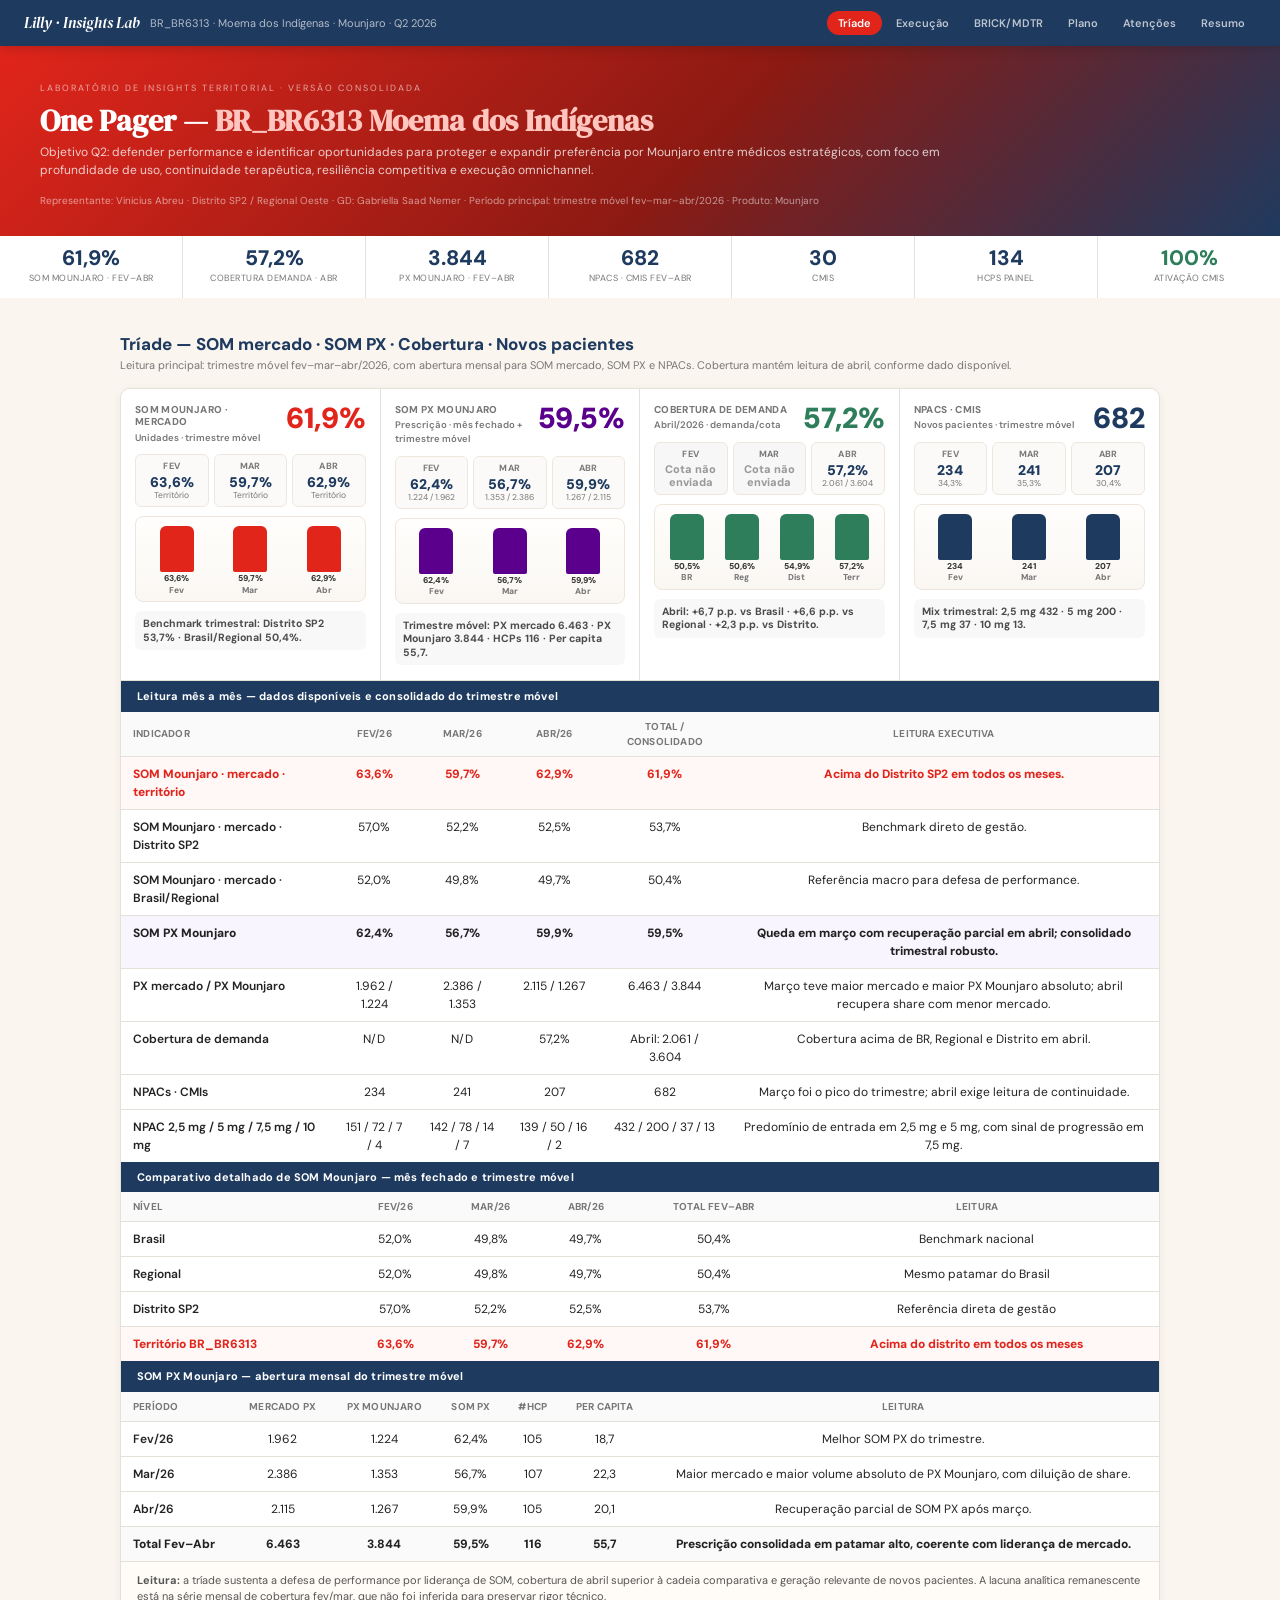
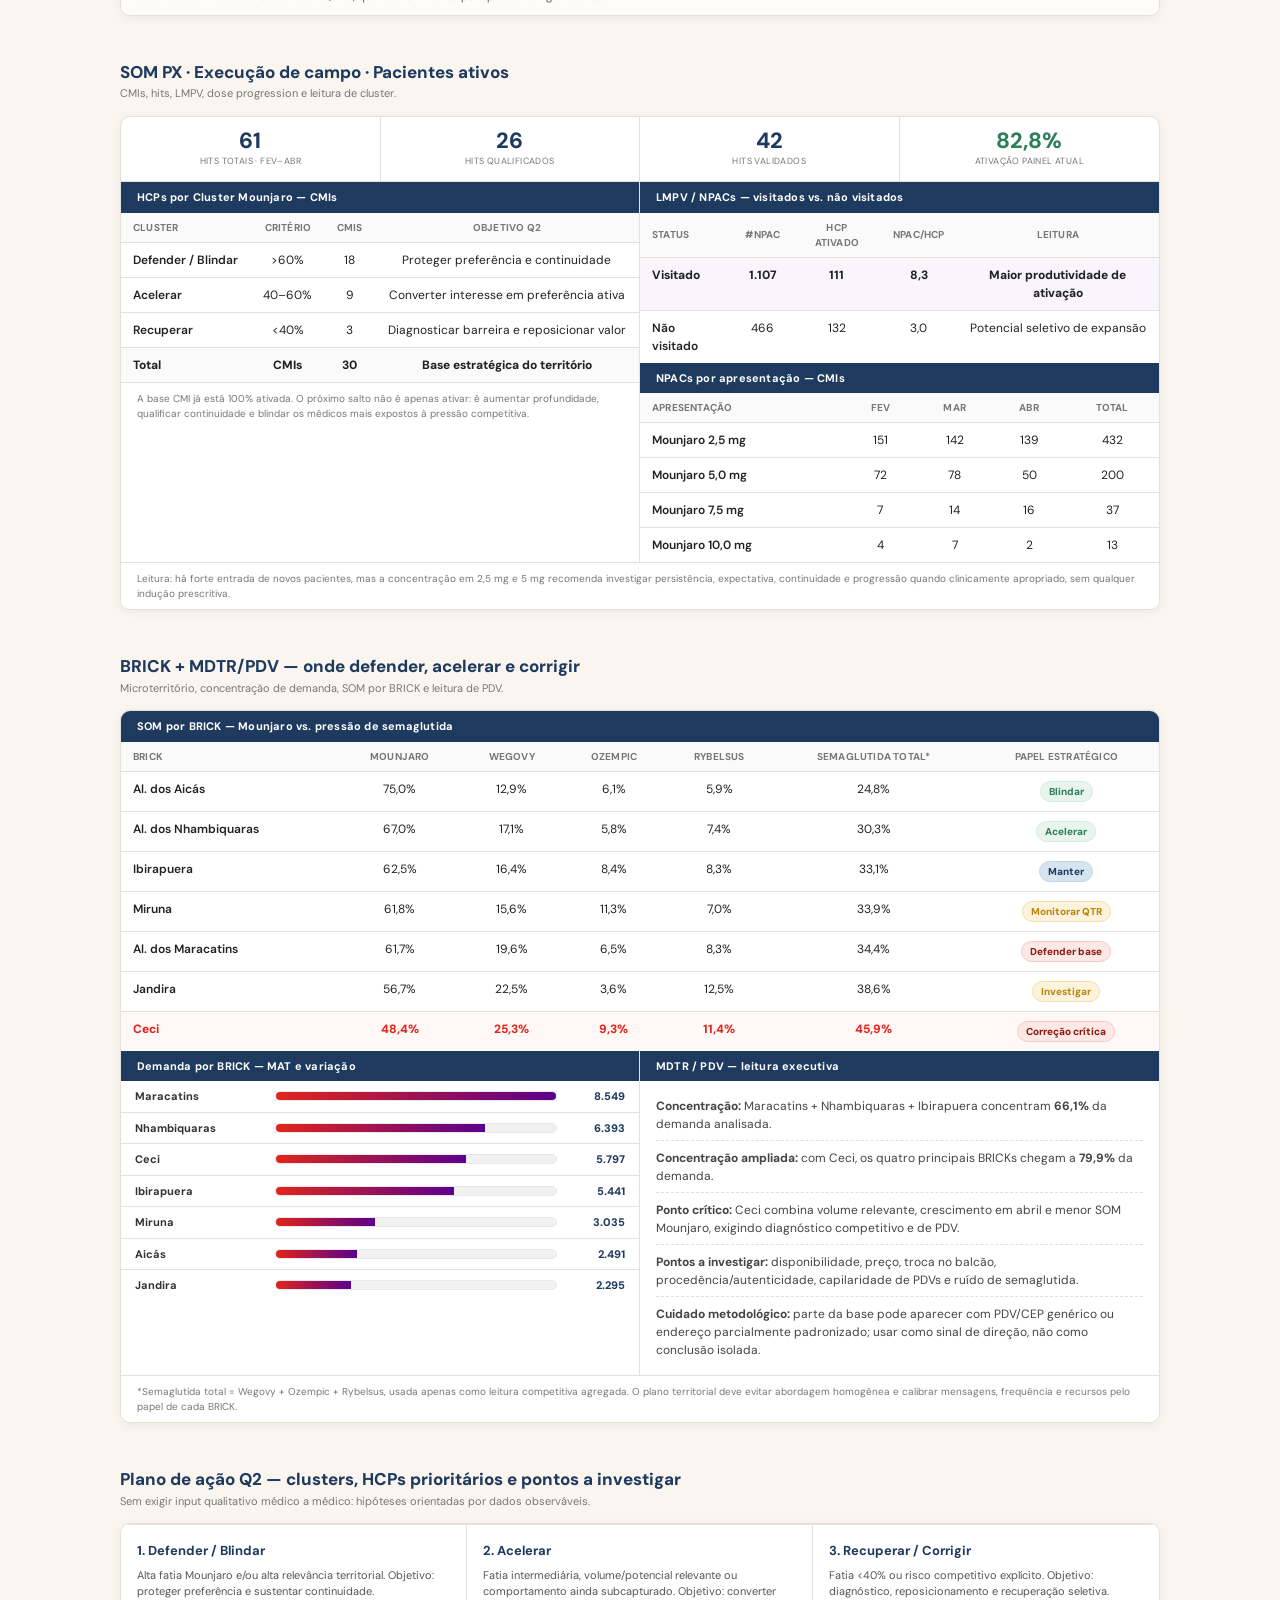
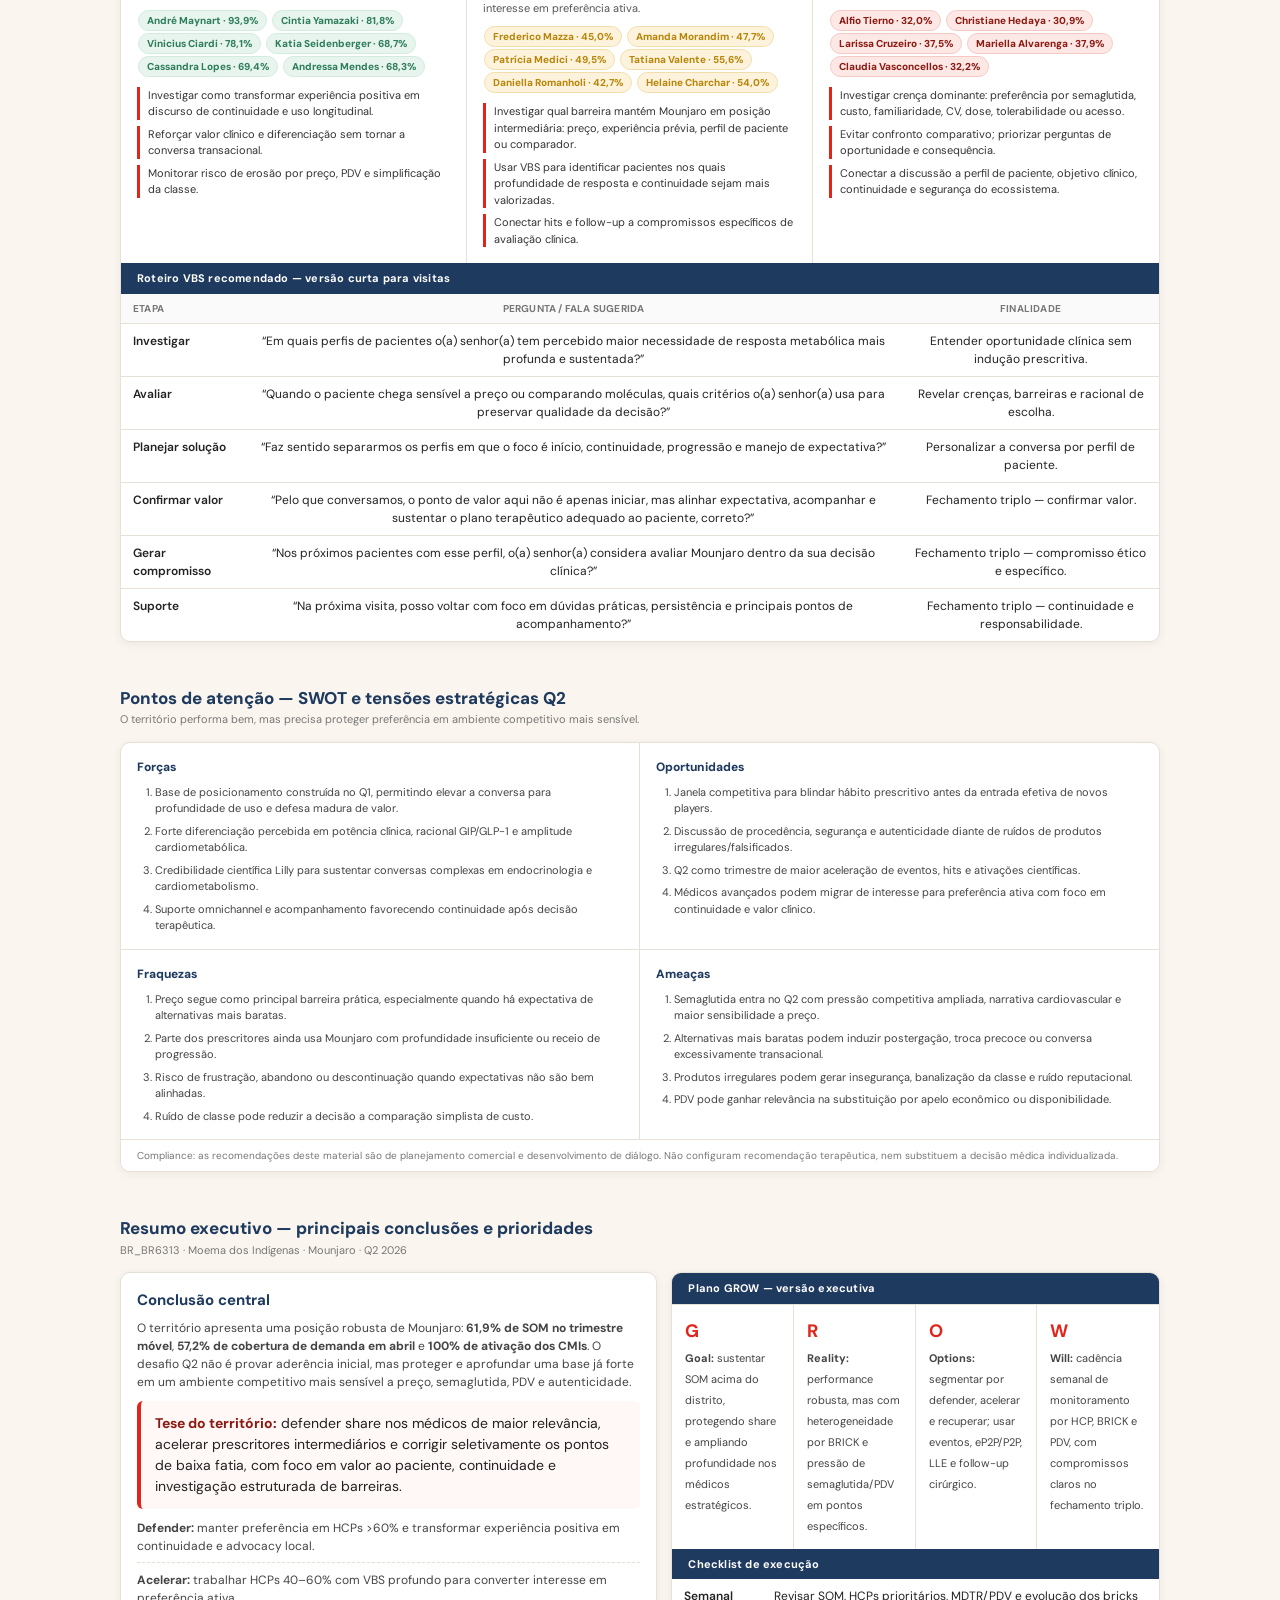
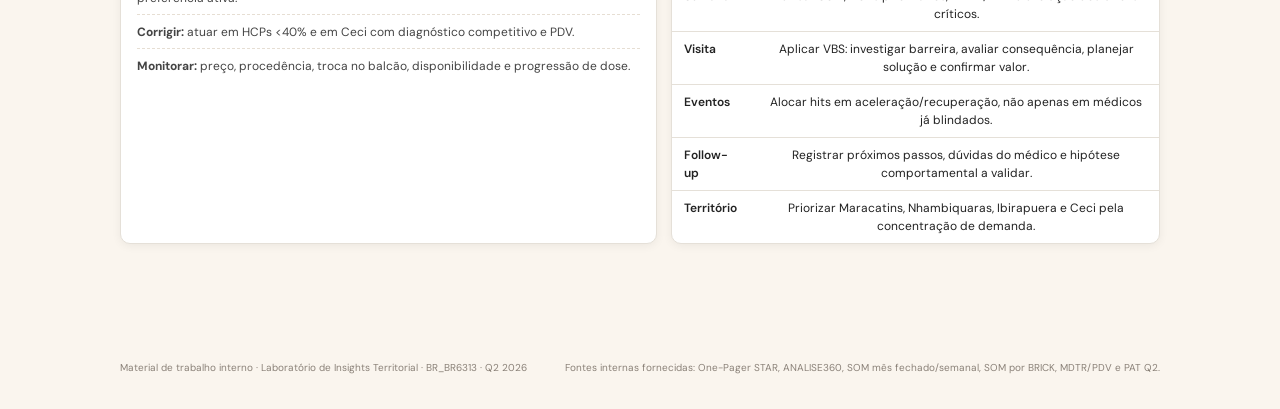
==== OnePager_Vinicius.html @ 320c5166 "Add files via upload" ====
<!DOCTYPE html>
<html lang="pt-BR">
<head>
  <meta charset="UTF-8">
  <meta name="viewport" content="width=device-width, initial-scale=1.0">
  <title>One Pager — Laboratório de Insights · BR_BR6313 · Q2 2026</title>
  <link href="https://fonts.googleapis.com/css2?family=DM+Sans:ital,wght@0,300;0,400;0,500;0,600;0,700;1,400&family=DM+Serif+Display:ital@0;1&display=swap" rel="stylesheet">
  <style>
    :root{
      --red:#E1251B; --red-lt:#FDE8E5; --red-dk:#8B1A13;
      --navy:#1E3A5F; --navy-lt:#D6E4F0;
      --purple:#5A008C; --purple-lt:#F1E7FA;
      --cream:#FAF5EE; --amber:#B8860B; --amber-lt:#FDF3DC;
      --green:#2E7D5B; --green-lt:#E8F5EE;
      --coral:#F58E7D; --stone:#E4EBF1;
      --white:#FFFFFF; --ink:#222222; --gray:#777777; --border:#E5E0D8;
    }
    *,*::before,*::after{box-sizing:border-box;margin:0;padding:0}
    html{scroll-behavior:smooth}
    body{font-family:'DM Sans',Arial,sans-serif;background:var(--cream);color:var(--ink);font-size:14px;line-height:1.5}
    nav{position:sticky;top:0;z-index:50;background:var(--navy);display:flex;align-items:center;gap:10px;padding:0 24px;height:46px;box-shadow:0 2px 12px rgba(0,0,0,.18)}
    .nav-logo{font-family:'DM Serif Display',Georgia,serif;font-style:italic;color:#fff;font-size:15px;white-space:nowrap}
    .nav-title{color:rgba(255,255,255,.66);font-size:11px;flex:1;white-space:nowrap;overflow:hidden;text-overflow:ellipsis}
    .nav-links{display:flex;gap:3px}
    .nav-link{color:rgba(255,255,255,.70);font-size:11px;font-weight:600;padding:3px 10px;border-radius:20px;cursor:pointer;border:1px solid transparent;transition:all .15s;text-decoration:none;white-space:nowrap}
    .nav-link:hover,.nav-link.active{background:var(--red);color:#fff}
    .page-header{background:linear-gradient(135deg,var(--red) 0%,var(--red-dk) 55%,var(--navy) 100%);padding:36px 40px 28px;color:#fff}
    .header-eyebrow{font-size:9px;letter-spacing:2px;text-transform:uppercase;color:rgba(255,255,255,.6);margin-bottom:8px}
    .header-title{font-family:'DM Serif Display',Georgia,serif;font-size:30px;line-height:1.12;margin-bottom:6px;max-width:1050px}
    .header-title em{color:#FFC5BF;font-style:normal}
    .header-sub{font-size:12px;color:rgba(255,255,255,.78);margin-bottom:14px;max-width:980px}
    .header-meta{font-size:10px;color:rgba(255,255,255,.55)}
    .kpi-bar{background:var(--white);display:flex;border-bottom:2px solid var(--cream);overflow-x:auto}
    .kpi-item{flex:1;min-width:118px;padding:12px 14px;text-align:center;border-right:1px solid var(--border)}
    .kpi-item:last-child{border-right:none}
    .kpi-val{font-size:21px;font-weight:800;line-height:1;color:var(--navy)}
    .kpi-lbl{font-size:9px;text-transform:uppercase;letter-spacing:.5px;color:var(--gray);margin-top:3px}
    .c-red{color:var(--red)!important}.c-green{color:var(--green)!important}.c-amber{color:var(--amber)!important}.c-navy{color:var(--navy)!important}.c-purple{color:var(--purple)!important}
    .wrapper{max-width:1080px;margin:0 auto;padding:32px 20px 72px}
    .section{margin-bottom:44px;scroll-margin-top:58px}
    .section-head{display:flex;align-items:center;gap:10px;margin-bottom:14px}
    .section-badge{background:var(--navy);color:#fff;font-size:10px;font-weight:700;letter-spacing:.3px;padding:3px 8px;border-radius:4px;white-space:nowrap}
    .section-title{font-size:17px;font-weight:800;color:var(--navy)}
    .section-sub{font-size:11px;color:var(--gray)}
    .card{background:var(--white);border:1px solid var(--border);border-radius:10px;box-shadow:0 2px 10px rgba(0,0,0,.06);overflow:hidden}
    .subhdr{background:var(--navy);color:#fff;padding:7px 16px;font-size:11px;font-weight:700;letter-spacing:.2px}
    .note{padding:8px 16px;font-size:10px;color:var(--gray);border-top:1px solid var(--border);background:#fff}

    .triade-grid{display:grid;grid-template-columns:repeat(4,1fr)}
    .triade-kpi{padding:16px 14px;border-right:1px solid var(--border);min-height:128px}
    .triade-kpi:last-child{border-right:none}
    .triade-kpi-lbl{font-size:10px;color:var(--gray);margin-bottom:3px;font-weight:600}
    .triade-kpi-val{font-size:28px;font-weight:800;line-height:1;margin-bottom:8px}
    .triade-lines{display:flex;flex-direction:column;gap:3px}
    .tl{font-size:11px;padding:2px 7px;border-radius:3px;font-weight:600;background:#F7F7F7;color:#444}
    .tl.red{background:var(--red-lt);color:var(--red-dk)}
    .tl.green{background:var(--green-lt);color:var(--green)}
    .tl.amber{background:var(--amber-lt);color:var(--amber)}
    .tl.purple{background:var(--purple-lt);color:var(--purple)}

    table{width:100%;border-collapse:collapse}
    th{font-size:10px;color:var(--gray);font-weight:700;padding:7px 12px;border-bottom:1px solid var(--border);text-align:center;background:#FAFAFA;text-transform:uppercase;letter-spacing:.2px}
    th:first-child{text-align:left}
    td{padding:8px 12px;border-bottom:1px solid var(--border);font-size:12px;text-align:center;vertical-align:top}
    td:first-child{text-align:left;font-weight:600}
    tr:last-child td{border-bottom:none}
    .tr-terr td{color:var(--red);font-weight:800;background:#FFF8F7}
    .tr-hi td{font-weight:800;background:#F9F5FF}
    .tot td{font-weight:800;background:#FAFAFA}

    .two-col{display:grid;grid-template-columns:1fr 1fr}
    .three-col{display:grid;grid-template-columns:repeat(3,1fr)}
    .col-left,.col-mid{border-right:1px solid var(--border)}
    .mini-kpis{display:grid;grid-template-columns:repeat(4,1fr);border-bottom:1px solid var(--border)}
    .mini-kpi{padding:13px 12px;text-align:center;border-right:1px solid var(--border)}
    .mini-kpi:last-child{border-right:none}
    .mini-val{font-size:22px;font-weight:800;color:var(--navy);line-height:1}
    .mini-lbl{font-size:9px;color:var(--gray);text-transform:uppercase;letter-spacing:.4px;margin-top:3px}

    .progress-row{display:grid;grid-template-columns:130px 1fr 58px;gap:10px;align-items:center;padding:7px 14px;border-bottom:1px solid var(--border)}
    .progress-row:last-child{border-bottom:none}
    .progress-name{font-size:11px;font-weight:700;color:#333}
    .progress-bar{height:10px;background:#F1F1F1;border-radius:99px;overflow:hidden;border:1px solid #e8e8e8}
    .progress-fill{height:100%;background:linear-gradient(90deg,var(--red),var(--purple))}
    .progress-val{font-size:11px;font-weight:800;text-align:right;color:var(--navy)}

    .pill{display:inline-flex;align-items:center;gap:4px;border-radius:99px;padding:2px 8px;font-size:10px;font-weight:800;margin:1px;border:1px solid transparent;white-space:nowrap}
    .pill.red{background:var(--red-lt);color:var(--red-dk);border-color:#F4C9C4}
    .pill.green{background:var(--green-lt);color:var(--green);border-color:#D3EBDD}
    .pill.amber{background:var(--amber-lt);color:var(--amber);border-color:#F2DEAA}
    .pill.navy{background:var(--navy-lt);color:var(--navy);border-color:#C4D5E2}
    .pill.purple{background:var(--purple-lt);color:var(--purple);border-color:#DBC7EA}
    .pill.gray{background:#F3F3F3;color:#555;border-color:#E5E5E5}

    .action-grid{display:grid;grid-template-columns:repeat(3,1fr);gap:0;border-top:1px solid var(--border)}
    .action-card{padding:16px;border-right:1px solid var(--border);background:#fff}
    .action-card:last-child{border-right:none}
    .action-card h4{font-size:13px;color:var(--navy);margin-bottom:6px}
    .action-card p{font-size:11px;color:#555;margin-bottom:9px}
    .action-card ul{list-style:none;display:flex;flex-direction:column;gap:6px}
    .action-card li{font-size:11px;border-left:3px solid var(--red);padding-left:8px;color:#333}

    .swot-grid{display:grid;grid-template-columns:1fr 1fr;gap:0}
    .swot-box{padding:15px 16px;border-right:1px solid var(--border);border-bottom:1px solid var(--border);min-height:180px}
    .swot-box:nth-child(even){border-right:none}
    .swot-box:nth-child(n+3){border-bottom:none}
    .swot-title{font-size:12px;font-weight:800;margin-bottom:8px;color:var(--navy);display:flex;align-items:center;gap:6px}
    .swot-box ol{padding-left:18px;display:flex;flex-direction:column;gap:6px}
    .swot-box li{font-size:11px;color:#444}

    .summary-grid{display:grid;grid-template-columns:1.1fr 1fr;gap:14px}
    .summary-card{padding:16px}
    .summary-card h3{font-size:15px;color:var(--navy);margin-bottom:7px}
    .summary-card p{font-size:12px;color:#444;margin-bottom:9px}
    .callout{border-left:4px solid var(--red);background:#FFF8F7;padding:12px 14px;border-radius:6px;margin:10px 0}
    .callout b{color:var(--red-dk)}
    .compact-list{list-style:none;display:flex;flex-direction:column;gap:8px}
    .compact-list li{font-size:12px;color:#444;border-bottom:1px dashed #E6DED3;padding-bottom:7px}
    .compact-list li:last-child{border-bottom:none;padding-bottom:0}
    .grow{display:grid;grid-template-columns:repeat(4,1fr);border-top:1px solid var(--border)}
    .grow div{padding:13px;border-right:1px solid var(--border)}
    .grow div:last-child{border-right:none}
    .grow b{display:block;color:var(--red);font-size:18px;margin-bottom:2px}
    .grow span{font-size:11px;color:#444}

    .footer{max-width:1080px;margin:0 auto 34px;padding:0 20px;color:#8A8178;font-size:10px;display:flex;justify-content:space-between;gap:18px}
    .muted{color:var(--gray);font-weight:500}
    .nowrap{white-space:nowrap}

    .triade-month-grid{display:grid;grid-template-columns:repeat(4,1fr);border-bottom:1px solid var(--border)}
    .triade-month-card{padding:15px 14px;border-right:1px solid var(--border);background:#fff;min-height:250px;display:flex;flex-direction:column;gap:9px}
    .triade-month-card:last-child{border-right:none}
    .metric-head{display:flex;align-items:flex-start;justify-content:space-between;gap:10px}
    .metric-title{font-size:10px;color:var(--gray);font-weight:800;text-transform:uppercase;letter-spacing:.35px;line-height:1.25}
    .metric-total{font-size:29px;font-weight:900;line-height:1;color:var(--navy)}
    .metric-total small{font-size:12px;font-weight:800;color:var(--gray)}
    .metric-caption{font-size:9.5px;color:var(--gray);font-weight:600;margin-top:2px}
    .month-chip-row{display:grid;grid-template-columns:repeat(3,1fr);gap:5px}
    .month-chip{border:1px solid #EDE7DE;background:#FBFAF8;border-radius:6px;padding:5px 4px;text-align:center;min-height:42px}
    .month-chip b{display:block;font-size:9px;color:var(--gray);text-transform:uppercase;letter-spacing:.25px;margin-bottom:2px}
    .month-chip span{display:block;font-size:14px;font-weight:900;color:var(--navy);line-height:1}
    .month-chip small{display:block;font-size:8.5px;color:var(--gray);margin-top:2px;line-height:1.15}
    .month-chip.na{background:#F7F7F7;color:#999}
    .month-chip.na span{font-size:11px;color:#999;font-weight:800;line-height:1.15}
    .mini-chart{height:86px;border:1px solid #EEE6DC;border-radius:8px;background:linear-gradient(180deg,#FFFEFC 0%,#FAF7F3 100%);padding:9px 8px 6px;display:flex;align-items:flex-end;justify-content:space-around;gap:8px}
    .mini-bar-wrap{height:100%;display:flex;flex-direction:column;align-items:center;justify-content:flex-end;gap:3px;flex:1;min-width:0}
    .mini-bar{width:100%;max-width:34px;border-radius:6px 6px 2px 2px;background:var(--navy);min-height:8px;position:relative}
    .mini-bar.red{background:var(--red)} .mini-bar.purple{background:var(--purple)} .mini-bar.green{background:var(--green)} .mini-bar.amber{background:#B88700}
    .mini-bar-label{font-size:8.5px;font-weight:800;color:var(--gray);line-height:1}
    .mini-bar-value{font-size:8.5px;font-weight:800;color:#333;line-height:1;white-space:nowrap}
    .data-warning{border-left:3px solid #C6A15B;background:#FFF8E8;border-radius:6px;padding:8px 9px;font-size:10px;color:#70551B;font-weight:700;line-height:1.35;margin-top:auto}
    .micro-table{border:1px solid var(--border);border-radius:8px;overflow:hidden;background:#fff;margin-top:10px}
    .micro-table table{margin:0}
    .micro-table th,.micro-table td{font-size:10.5px;padding:7px 8px}
    .trend-note{padding:10px 16px;font-size:11px;color:#555;background:#FFFCF8;border-top:1px solid var(--border)}
    .metric-line{font-size:10.5px;color:#4b4b4b;font-weight:700;background:#F8F8F8;border-radius:6px;padding:6px 8px;line-height:1.28}
    @media(max-width:980px){.triade-month-grid{grid-template-columns:1fr 1fr}.triade-month-card:nth-child(2){border-right:none}.triade-month-card{border-bottom:1px solid var(--border)}}

    @media(max-width:820px){
      nav{padding:0 12px}.nav-links{display:none}.page-header{padding:30px 22px 24px}.header-title{font-size:25px}
      .triade-grid,.two-col,.three-col,.summary-grid,.action-grid,.swot-grid,.grow{grid-template-columns:1fr}
      .triade-kpi,.col-left,.col-mid,.action-card,.swot-box,.grow div{border-right:none!important}
      .triade-kpi,.action-card,.grow div{border-bottom:1px solid var(--border)}
      .kpi-item{min-width:140px}.wrapper{padding:22px 14px 50px}.footer{flex-direction:column}
      th,td{font-size:11px;padding:7px 8px}.progress-row{grid-template-columns:115px 1fr 52px}
    }
    @media print{nav{display:none}.page-header{break-after:avoid}.section{break-inside:avoid}.card{box-shadow:none}.wrapper{max-width:100%;padding:18px}.footer{display:none}}
  </style>
</head>
<body>
  <nav>
    <div class="nav-logo">Lilly · Insights Lab</div>
    <div class="nav-title">BR_BR6313 · Moema dos Indígenas · Mounjaro · Q2 2026</div>
    <div class="nav-links">
      <a class="nav-link active" href="#triade">Tríade</a>
      <a class="nav-link" href="#execucao">Execução</a>
      <a class="nav-link" href="#brick">BRICK/MDTR</a>
      <a class="nav-link" href="#plano">Plano</a>
      <a class="nav-link" href="#pontos">Atenções</a>
      <a class="nav-link" href="#resumo">Resumo</a>
    </div>
  </nav>

  <header class="page-header">
    <div class="header-eyebrow">Laboratório de insights territorial · versão consolidada</div>
    <h1 class="header-title">One Pager — <em>BR_BR6313 Moema dos Indígenas</em></h1>
    <div class="header-sub">Objetivo Q2: defender performance e identificar oportunidades para proteger e expandir preferência por Mounjaro entre médicos estratégicos, com foco em profundidade de uso, continuidade terapêutica, resiliência competitiva e execução omnichannel.</div>
    <div class="header-meta">Representante: Vinicius Abreu · Distrito SP2 / Regional Oeste · GD: Gabriella Saad Nemer · Período principal: trimestre móvel fev–mar–abr/2026 · Produto: Mounjaro</div>
  </header>

  <div class="kpi-bar">
    <div class="kpi-item"><div class="kpi-val">61,9%</div><div class="kpi-lbl">SOM Mounjaro · Fev–Abr</div></div>
    <div class="kpi-item"><div class="kpi-val">57,2%</div><div class="kpi-lbl">Cobertura demanda · Abr</div></div>
    <div class="kpi-item"><div class="kpi-val">3.844</div><div class="kpi-lbl">PX Mounjaro · Fev–Abr</div></div>
    <div class="kpi-item"><div class="kpi-val">682</div><div class="kpi-lbl">NPACs · CMIs Fev–Abr</div></div>
    <div class="kpi-item"><div class="kpi-val">30</div><div class="kpi-lbl">CMIs</div></div>
    <div class="kpi-item"><div class="kpi-val">134</div><div class="kpi-lbl">HCPs painel</div></div>
    <div class="kpi-item"><div class="kpi-val c-green">100%</div><div class="kpi-lbl">Ativação CMIs</div></div>
  </div>

  <main class="wrapper">
    <section class="section" id="triade">
      <div class="section-head">
        <div><div class="section-title">Tríade — SOM mercado · SOM PX · Cobertura · Novos pacientes</div><div class="section-sub">Leitura principal: trimestre móvel fev–mar–abr/2026, com abertura mensal para SOM mercado, SOM PX e NPACs. Cobertura mantém leitura de abril, conforme dado disponível.</div></div>
      </div>
      <div class="card">
        <div class="triade-month-grid">
          <div class="triade-month-card">
            <div class="metric-head">
              <div>
                <div class="metric-title">SOM Mounjaro · mercado</div>
                <div class="metric-caption">Unidades · trimestre móvel</div>
              </div>
              <div class="metric-total c-red">61,9%</div>
            </div>
            <div class="month-chip-row">
              <div class="month-chip"><b>Fev</b><span>63,6%</span><small>Território</small></div>
              <div class="month-chip"><b>Mar</b><span>59,7%</span><small>Território</small></div>
              <div class="month-chip"><b>Abr</b><span>62,9%</span><small>Território</small></div>
            </div>
            <div class="mini-chart" aria-label="Evolução mensal do SOM Mounjaro mercado">
              <div class="mini-bar-wrap"><div class="mini-bar red" style="height:96%"></div><div class="mini-bar-value">63,6%</div><div class="mini-bar-label">Fev</div></div>
              <div class="mini-bar-wrap"><div class="mini-bar red" style="height:90%"></div><div class="mini-bar-value">59,7%</div><div class="mini-bar-label">Mar</div></div>
              <div class="mini-bar-wrap"><div class="mini-bar red" style="height:95%"></div><div class="mini-bar-value">62,9%</div><div class="mini-bar-label">Abr</div></div>
            </div>
            <div class="metric-line">Benchmark trimestral: Distrito SP2 53,7% · Brasil/Regional 50,4%.</div>
          </div>

          <div class="triade-month-card">
            <div class="metric-head">
              <div>
                <div class="metric-title">SOM PX Mounjaro</div>
                <div class="metric-caption">Prescrição · mês fechado + trimestre móvel</div>
              </div>
              <div class="metric-total c-purple">59,5%</div>
            </div>
            <div class="month-chip-row">
              <div class="month-chip"><b>Fev</b><span>62,4%</span><small>1.224 / 1.962</small></div>
              <div class="month-chip"><b>Mar</b><span>56,7%</span><small>1.353 / 2.386</small></div>
              <div class="month-chip"><b>Abr</b><span>59,9%</span><small>1.267 / 2.115</small></div>
            </div>
            <div class="mini-chart" aria-label="Evolução mensal do SOM PX Mounjaro">
              <div class="mini-bar-wrap"><div class="mini-bar purple" style="height:100%"></div><div class="mini-bar-value">62,4%</div><div class="mini-bar-label">Fev</div></div>
              <div class="mini-bar-wrap"><div class="mini-bar purple" style="height:91%"></div><div class="mini-bar-value">56,7%</div><div class="mini-bar-label">Mar</div></div>
              <div class="mini-bar-wrap"><div class="mini-bar purple" style="height:96%"></div><div class="mini-bar-value">59,9%</div><div class="mini-bar-label">Abr</div></div>
            </div>
            <div class="metric-line">Trimestre móvel: PX mercado 6.463 · PX Mounjaro 3.844 · HCPs 116 · Per capita 55,7.</div>
          </div>

          <div class="triade-month-card">
            <div class="metric-head">
              <div>
                <div class="metric-title">Cobertura de demanda</div>
                <div class="metric-caption">Abril/2026 · demanda/cota</div>
              </div>
              <div class="metric-total c-green">57,2%</div>
            </div>
            <div class="month-chip-row">
              <div class="month-chip na"><b>Fev</b><span>Cota não enviada</span></div>
              <div class="month-chip na"><b>Mar</b><span>Cota não enviada</span></div>
              <div class="month-chip"><b>Abr</b><span>57,2%</span><small>2.061 / 3.604</small></div>
            </div>
            <div class="mini-chart" aria-label="Cobertura de demanda em abril versus benchmarks">
              <div class="mini-bar-wrap"><div class="mini-bar green" style="height:88%"></div><div class="mini-bar-value">50,5%</div><div class="mini-bar-label">BR</div></div>
              <div class="mini-bar-wrap"><div class="mini-bar green" style="height:88%"></div><div class="mini-bar-value">50,6%</div><div class="mini-bar-label">Reg</div></div>
              <div class="mini-bar-wrap"><div class="mini-bar green" style="height:96%"></div><div class="mini-bar-value">54,9%</div><div class="mini-bar-label">Dist</div></div>
              <div class="mini-bar-wrap"><div class="mini-bar green" style="height:100%"></div><div class="mini-bar-value">57,2%</div><div class="mini-bar-label">Terr</div></div>
            </div>
            <div class="metric-line">Abril: +6,7 p.p. vs Brasil · +6,6 p.p. vs Regional · +2,3 p.p. vs Distrito.</div>
          </div>

          <div class="triade-month-card">
            <div class="metric-head">
              <div>
                <div class="metric-title">NPACs · CMIs</div>
                <div class="metric-caption">Novos pacientes · trimestre móvel</div>
              </div>
              <div class="metric-total c-navy">682</div>
            </div>
            <div class="month-chip-row">
              <div class="month-chip"><b>Fev</b><span>234</span><small>34,3%</small></div>
              <div class="month-chip"><b>Mar</b><span>241</span><small>35,3%</small></div>
              <div class="month-chip"><b>Abr</b><span>207</span><small>30,4%</small></div>
            </div>
            <div class="mini-chart" aria-label="Evolução mensal de NPACs">
              <div class="mini-bar-wrap"><div class="mini-bar" style="height:97%"></div><div class="mini-bar-value">234</div><div class="mini-bar-label">Fev</div></div>
              <div class="mini-bar-wrap"><div class="mini-bar" style="height:100%"></div><div class="mini-bar-value">241</div><div class="mini-bar-label">Mar</div></div>
              <div class="mini-bar-wrap"><div class="mini-bar" style="height:86%"></div><div class="mini-bar-value">207</div><div class="mini-bar-label">Abr</div></div>
            </div>
            <div class="metric-line">Mix trimestral: 2,5 mg 432 · 5 mg 200 · 7,5 mg 37 · 10 mg 13.</div>
          </div>
        </div>

        <div class="subhdr">Leitura mês a mês — dados disponíveis e consolidado do trimestre móvel</div>
        <table>
          <thead><tr><th>Indicador</th><th>Fev/26</th><th>Mar/26</th><th>Abr/26</th><th>Total / Consolidado</th><th>Leitura executiva</th></tr></thead>
          <tbody>
            <tr class="tr-terr"><td>SOM Mounjaro · mercado · território</td><td>63,6%</td><td>59,7%</td><td>62,9%</td><td>61,9%</td><td>Acima do Distrito SP2 em todos os meses.</td></tr>
            <tr><td>SOM Mounjaro · mercado · Distrito SP2</td><td>57,0%</td><td>52,2%</td><td>52,5%</td><td>53,7%</td><td>Benchmark direto de gestão.</td></tr>
            <tr><td>SOM Mounjaro · mercado · Brasil/Regional</td><td>52,0%</td><td>49,8%</td><td>49,7%</td><td>50,4%</td><td>Referência macro para defesa de performance.</td></tr>
            <tr class="tr-hi"><td>SOM PX Mounjaro</td><td>62,4%</td><td>56,7%</td><td>59,9%</td><td>59,5%</td><td>Queda em março com recuperação parcial em abril; consolidado trimestral robusto.</td></tr>
            <tr><td>PX mercado / PX Mounjaro</td><td>1.962 / 1.224</td><td>2.386 / 1.353</td><td>2.115 / 1.267</td><td>6.463 / 3.844</td><td>Março teve maior mercado e maior PX Mounjaro absoluto; abril recupera share com menor mercado.</td></tr>
            <tr><td>Cobertura de demanda</td><td>N/D</td><td>N/D</td><td>57,2%</td><td>Abril: 2.061 / 3.604</td><td>Cobertura acima de BR, Regional e Distrito em abril.</td></tr>
            <tr><td>NPACs · CMIs</td><td>234</td><td>241</td><td>207</td><td>682</td><td>Março foi o pico do trimestre; abril exige leitura de continuidade.</td></tr>
            <tr><td>NPAC 2,5 mg / 5 mg / 7,5 mg / 10 mg</td><td>151 / 72 / 7 / 4</td><td>142 / 78 / 14 / 7</td><td>139 / 50 / 16 / 2</td><td>432 / 200 / 37 / 13</td><td>Predomínio de entrada em 2,5 mg e 5 mg, com sinal de progressão em 7,5 mg.</td></tr>
          </tbody>
        </table>

        <div class="subhdr">Comparativo detalhado de SOM Mounjaro — mês fechado e trimestre móvel</div>
        <table>
          <thead><tr><th>Nível</th><th>Fev/26</th><th>Mar/26</th><th>Abr/26</th><th>Total Fev–Abr</th><th>Leitura</th></tr></thead>
          <tbody>
            <tr><td>Brasil</td><td>52,0%</td><td>49,8%</td><td>49,7%</td><td>50,4%</td><td>Benchmark nacional</td></tr>
            <tr><td>Regional</td><td>52,0%</td><td>49,8%</td><td>49,7%</td><td>50,4%</td><td>Mesmo patamar do Brasil</td></tr>
            <tr><td>Distrito SP2</td><td>57,0%</td><td>52,2%</td><td>52,5%</td><td>53,7%</td><td>Referência direta de gestão</td></tr>
            <tr class="tr-terr"><td>Território BR_BR6313</td><td>63,6%</td><td>59,7%</td><td>62,9%</td><td>61,9%</td><td>Acima do distrito em todos os meses</td></tr>
          </tbody>
        </table>
        <div class="subhdr">SOM PX Mounjaro — abertura mensal do trimestre móvel</div>
        <table>
          <thead><tr><th>Período</th><th>Mercado PX</th><th>PX Mounjaro</th><th>SOM PX</th><th>#HCP</th><th>Per capita</th><th>Leitura</th></tr></thead>
          <tbody>
            <tr><td>Fev/26</td><td>1.962</td><td>1.224</td><td>62,4%</td><td>105</td><td>18,7</td><td>Melhor SOM PX do trimestre.</td></tr>
            <tr><td>Mar/26</td><td>2.386</td><td>1.353</td><td>56,7%</td><td>107</td><td>22,3</td><td>Maior mercado e maior volume absoluto de PX Mounjaro, com diluição de share.</td></tr>
            <tr><td>Abr/26</td><td>2.115</td><td>1.267</td><td>59,9%</td><td>105</td><td>20,1</td><td>Recuperação parcial de SOM PX após março.</td></tr>
            <tr class="tot"><td>Total Fev–Abr</td><td>6.463</td><td>3.844</td><td>59,5%</td><td>116</td><td>55,7</td><td>Prescrição consolidada em patamar alto, coerente com liderança de mercado.</td></tr>
          </tbody>
        </table>
        <div class="trend-note"><b>Leitura:</b> a tríade sustenta a defesa de performance por liderança de SOM, cobertura de abril superior à cadeia comparativa e geração relevante de novos pacientes. A lacuna analítica remanescente está na série mensal de cobertura fev/mar, que não foi inferida para preservar rigor técnico.</div>
      </div>
    </section>

    <section class="section" id="execucao">
      <div class="section-head">
        <div><div class="section-title">SOM PX · Execução de campo · Pacientes ativos</div><div class="section-sub">CMIs, hits, LMPV, dose progression e leitura de cluster.</div></div>
      </div>
      <div class="card">
        <div class="mini-kpis">
          <div class="mini-kpi"><div class="mini-val">61</div><div class="mini-lbl">Hits totais · Fev–Abr</div></div>
          <div class="mini-kpi"><div class="mini-val">26</div><div class="mini-lbl">Hits qualificados</div></div>
          <div class="mini-kpi"><div class="mini-val">42</div><div class="mini-lbl">Hits validados</div></div>
          <div class="mini-kpi"><div class="mini-val c-green">82,8%</div><div class="mini-lbl">Ativação painel atual</div></div>
        </div>
        <div class="two-col">
          <div class="col-left">
            <div class="subhdr">HCPs por Cluster Mounjaro — CMIs</div>
            <table>
              <thead><tr><th>Cluster</th><th>Critério</th><th>CMIs</th><th>Objetivo Q2</th></tr></thead>
              <tbody>
                <tr><td>Defender / Blindar</td><td>&gt;60%</td><td>18</td><td>Proteger preferência e continuidade</td></tr>
                <tr><td>Acelerar</td><td>40–60%</td><td>9</td><td>Converter interesse em preferência ativa</td></tr>
                <tr><td>Recuperar</td><td>&lt;40%</td><td>3</td><td>Diagnosticar barreira e reposicionar valor</td></tr>
                <tr class="tot"><td>Total</td><td>CMIs</td><td>30</td><td>Base estratégica do território</td></tr>
              </tbody>
            </table>
            <div class="note">A base CMI já está 100% ativada. O próximo salto não é apenas ativar: é aumentar profundidade, qualificar continuidade e blindar os médicos mais expostos à pressão competitiva.</div>
          </div>
          <div>
            <div class="subhdr">LMPV / NPACs — visitados vs. não visitados</div>
            <table>
              <thead><tr><th>Status</th><th>#NPAC</th><th>HCP ativado</th><th>NPAC/HCP</th><th>Leitura</th></tr></thead>
              <tbody>
                <tr class="tr-hi"><td>Visitado</td><td>1.107</td><td>111</td><td>8,3</td><td>Maior produtividade de ativação</td></tr>
                <tr><td>Não visitado</td><td>466</td><td>132</td><td>3,0</td><td>Potencial seletivo de expansão</td></tr>
              </tbody>
            </table>
            <div class="subhdr">NPACs por apresentação — CMIs</div>
            <table>
              <thead><tr><th>Apresentação</th><th>Fev</th><th>Mar</th><th>Abr</th><th>Total</th></tr></thead>
              <tbody>
                <tr><td>Mounjaro 2,5 mg</td><td>151</td><td>142</td><td>139</td><td>432</td></tr>
                <tr><td>Mounjaro 5,0 mg</td><td>72</td><td>78</td><td>50</td><td>200</td></tr>
                <tr><td>Mounjaro 7,5 mg</td><td>7</td><td>14</td><td>16</td><td>37</td></tr>
                <tr><td>Mounjaro 10,0 mg</td><td>4</td><td>7</td><td>2</td><td>13</td></tr>
              </tbody>
            </table>
          </div>
        </div>
        <div class="note">Leitura: há forte entrada de novos pacientes, mas a concentração em 2,5 mg e 5 mg recomenda investigar persistência, expectativa, continuidade e progressão quando clinicamente apropriado, sem qualquer indução prescritiva.</div>
      </div>
    </section>

    <section class="section" id="brick">
      <div class="section-head">
        <div><div class="section-title">BRICK + MDTR/PDV — onde defender, acelerar e corrigir</div><div class="section-sub">Microterritório, concentração de demanda, SOM por BRICK e leitura de PDV.</div></div>
      </div>
      <div class="card">
        <div class="subhdr">SOM por BRICK — Mounjaro vs. pressão de semaglutida</div>
        <table>
          <thead><tr><th>BRICK</th><th>Mounjaro</th><th>Wegovy</th><th>Ozempic</th><th>Rybelsus</th><th>Semaglutida total*</th><th>Papel estratégico</th></tr></thead>
          <tbody>
            <tr><td>Al. dos Aicás</td><td>75,0%</td><td>12,9%</td><td>6,1%</td><td>5,9%</td><td>24,8%</td><td><span class="pill green">Blindar</span></td></tr>
            <tr><td>Al. dos Nhambiquaras</td><td>67,0%</td><td>17,1%</td><td>5,8%</td><td>7,4%</td><td>30,3%</td><td><span class="pill green">Acelerar</span></td></tr>
            <tr><td>Ibirapuera</td><td>62,5%</td><td>16,4%</td><td>8,4%</td><td>8,3%</td><td>33,1%</td><td><span class="pill navy">Manter</span></td></tr>
            <tr><td>Miruna</td><td>61,8%</td><td>15,6%</td><td>11,3%</td><td>7,0%</td><td>33,9%</td><td><span class="pill amber">Monitorar QTR</span></td></tr>
            <tr><td>Al. dos Maracatins</td><td>61,7%</td><td>19,6%</td><td>6,5%</td><td>8,3%</td><td>34,4%</td><td><span class="pill red">Defender base</span></td></tr>
            <tr><td>Jandira</td><td>56,7%</td><td>22,5%</td><td>3,6%</td><td>12,5%</td><td>38,6%</td><td><span class="pill amber">Investigar</span></td></tr>
            <tr class="tr-terr"><td>Ceci</td><td>48,4%</td><td>25,3%</td><td>9,3%</td><td>11,4%</td><td>45,9%</td><td><span class="pill red">Correção crítica</span></td></tr>
          </tbody>
        </table>
        <div class="two-col">
          <div class="col-left">
            <div class="subhdr">Demanda por BRICK — MAT e variação</div>
            <div class="progress-row"><div class="progress-name">Maracatins</div><div class="progress-bar"><div class="progress-fill" style="width:100%"></div></div><div class="progress-val">8.549</div></div>
            <div class="progress-row"><div class="progress-name">Nhambiquaras</div><div class="progress-bar"><div class="progress-fill" style="width:74.8%"></div></div><div class="progress-val">6.393</div></div>
            <div class="progress-row"><div class="progress-name">Ceci</div><div class="progress-bar"><div class="progress-fill" style="width:67.8%"></div></div><div class="progress-val">5.797</div></div>
            <div class="progress-row"><div class="progress-name">Ibirapuera</div><div class="progress-bar"><div class="progress-fill" style="width:63.6%"></div></div><div class="progress-val">5.441</div></div>
            <div class="progress-row"><div class="progress-name">Miruna</div><div class="progress-bar"><div class="progress-fill" style="width:35.5%"></div></div><div class="progress-val">3.035</div></div>
            <div class="progress-row"><div class="progress-name">Aicás</div><div class="progress-bar"><div class="progress-fill" style="width:29.1%"></div></div><div class="progress-val">2.491</div></div>
            <div class="progress-row"><div class="progress-name">Jandira</div><div class="progress-bar"><div class="progress-fill" style="width:26.8%"></div></div><div class="progress-val">2.295</div></div>
          </div>
          <div>
            <div class="subhdr">MDTR / PDV — leitura executiva</div>
            <div class="summary-card">
              <ul class="compact-list">
                <li><b>Concentração:</b> Maracatins + Nhambiquaras + Ibirapuera concentram <b>66,1%</b> da demanda analisada.</li>
                <li><b>Concentração ampliada:</b> com Ceci, os quatro principais BRICKs chegam a <b>79,9%</b> da demanda.</li>
                <li><b>Ponto crítico:</b> Ceci combina volume relevante, crescimento em abril e menor SOM Mounjaro, exigindo diagnóstico competitivo e de PDV.</li>
                <li><b>Pontos a investigar:</b> disponibilidade, preço, troca no balcão, procedência/autenticidade, capilaridade de PDVs e ruído de semaglutida.</li>
                <li><b>Cuidado metodológico:</b> parte da base pode aparecer com PDV/CEP genérico ou endereço parcialmente padronizado; usar como sinal de direção, não como conclusão isolada.</li>
              </ul>
            </div>
          </div>
        </div>
        <div class="note">*Semaglutida total = Wegovy + Ozempic + Rybelsus, usada apenas como leitura competitiva agregada. O plano territorial deve evitar abordagem homogênea e calibrar mensagens, frequência e recursos pelo papel de cada BRICK.</div>
      </div>
    </section>

    <section class="section" id="plano">
      <div class="section-head">
        <div><div class="section-title">Plano de ação Q2 — clusters, HCPs prioritários e pontos a investigar</div><div class="section-sub">Sem exigir input qualitativo médico a médico: hipóteses orientadas por dados observáveis.</div></div>
      </div>
      <div class="card">
        <div class="action-grid">
          <div class="action-card">
            <h4>1. Defender / Blindar</h4>
            <p>Alta fatia Mounjaro e/ou alta relevância territorial. Objetivo: proteger preferência e sustentar continuidade.</p>
            <p><span class="pill green">André Maynart · 93,9%</span> <span class="pill green">Cintia Yamazaki · 81,8%</span> <span class="pill green">Vinicius Ciardi · 78,1%</span> <span class="pill green">Katia Seidenberger · 68,7%</span> <span class="pill green">Cassandra Lopes · 69,4%</span> <span class="pill green">Andressa Mendes · 68,3%</span></p>
            <ul>
              <li>Investigar como transformar experiência positiva em discurso de continuidade e uso longitudinal.</li>
              <li>Reforçar valor clínico e diferenciação sem tornar a conversa transacional.</li>
              <li>Monitorar risco de erosão por preço, PDV e simplificação da classe.</li>
            </ul>
          </div>
          <div class="action-card">
            <h4>2. Acelerar</h4>
            <p>Fatia intermediária, volume/potencial relevante ou comportamento ainda subcapturado. Objetivo: converter interesse em preferência ativa.</p>
            <p><span class="pill amber">Frederico Mazza · 45,0%</span> <span class="pill amber">Amanda Morandim · 47,7%</span> <span class="pill amber">Patrícia Medici · 49,5%</span> <span class="pill amber">Tatiana Valente · 55,6%</span> <span class="pill amber">Daniella Romanholi · 42,7%</span> <span class="pill amber">Helaine Charchar · 54,0%</span></p>
            <ul>
              <li>Investigar qual barreira mantém Mounjaro em posição intermediária: preço, experiência prévia, perfil de paciente ou comparador.</li>
              <li>Usar VBS para identificar pacientes nos quais profundidade de resposta e continuidade sejam mais valorizadas.</li>
              <li>Conectar hits e follow-up a compromissos específicos de avaliação clínica.</li>
            </ul>
          </div>
          <div class="action-card">
            <h4>3. Recuperar / Corrigir</h4>
            <p>Fatia &lt;40% ou risco competitivo explícito. Objetivo: diagnóstico, reposicionamento e recuperação seletiva.</p>
            <p><span class="pill red">Alfio Tierno · 32,0%</span> <span class="pill red">Christiane Hedaya · 30,9%</span> <span class="pill red">Larissa Cruzeiro · 37,5%</span> <span class="pill red">Mariella Alvarenga · 37,9%</span> <span class="pill red">Claudia Vasconcellos · 32,2%</span></p>
            <ul>
              <li>Investigar crença dominante: preferência por semaglutida, custo, familiaridade, CV, dose, tolerabilidade ou acesso.</li>
              <li>Evitar confronto comparativo; priorizar perguntas de oportunidade e consequência.</li>
              <li>Conectar a discussão a perfil de paciente, objetivo clínico, continuidade e segurança do ecossistema.</li>
            </ul>
          </div>
        </div>
        <div class="subhdr">Roteiro VBS recomendado — versão curta para visitas</div>
        <table>
          <thead><tr><th>Etapa</th><th>Pergunta / fala sugerida</th><th>Finalidade</th></tr></thead>
          <tbody>
            <tr><td>Investigar</td><td>“Em quais perfis de pacientes o(a) senhor(a) tem percebido maior necessidade de resposta metabólica mais profunda e sustentada?”</td><td>Entender oportunidade clínica sem indução prescritiva.</td></tr>
            <tr><td>Avaliar</td><td>“Quando o paciente chega sensível a preço ou comparando moléculas, quais critérios o(a) senhor(a) usa para preservar qualidade da decisão?”</td><td>Revelar crenças, barreiras e racional de escolha.</td></tr>
            <tr><td>Planejar solução</td><td>“Faz sentido separarmos os perfis em que o foco é início, continuidade, progressão e manejo de expectativa?”</td><td>Personalizar a conversa por perfil de paciente.</td></tr>
            <tr><td>Confirmar valor</td><td>“Pelo que conversamos, o ponto de valor aqui não é apenas iniciar, mas alinhar expectativa, acompanhar e sustentar o plano terapêutico adequado ao paciente, correto?”</td><td>Fechamento triplo — confirmar valor.</td></tr>
            <tr><td>Gerar compromisso</td><td>“Nos próximos pacientes com esse perfil, o(a) senhor(a) considera avaliar Mounjaro dentro da sua decisão clínica?”</td><td>Fechamento triplo — compromisso ético e específico.</td></tr>
            <tr><td>Suporte</td><td>“Na próxima visita, posso voltar com foco em dúvidas práticas, persistência e principais pontos de acompanhamento?”</td><td>Fechamento triplo — continuidade e responsabilidade.</td></tr>
          </tbody>
        </table>
      </div>
    </section>

    <section class="section" id="pontos">
      <div class="section-head">
        <div><div class="section-title">Pontos de atenção — SWOT e tensões estratégicas Q2</div><div class="section-sub">O território performa bem, mas precisa proteger preferência em ambiente competitivo mais sensível.</div></div>
      </div>
      <div class="card">
        <div class="swot-grid">
          <div class="swot-box">
            <div class="swot-title">Forças</div>
            <ol>
              <li>Base de posicionamento construída no Q1, permitindo elevar a conversa para profundidade de uso e defesa madura de valor.</li>
              <li>Forte diferenciação percebida em potência clínica, racional GIP/GLP-1 e amplitude cardiometabólica.</li>
              <li>Credibilidade científica Lilly para sustentar conversas complexas em endocrinologia e cardiometabolismo.</li>
              <li>Suporte omnichannel e acompanhamento favorecendo continuidade após decisão terapêutica.</li>
            </ol>
          </div>
          <div class="swot-box">
            <div class="swot-title">Oportunidades</div>
            <ol>
              <li>Janela competitiva para blindar hábito prescritivo antes da entrada efetiva de novos players.</li>
              <li>Discussão de procedência, segurança e autenticidade diante de ruídos de produtos irregulares/falsificados.</li>
              <li>Q2 como trimestre de maior aceleração de eventos, hits e ativações científicas.</li>
              <li>Médicos avançados podem migrar de interesse para preferência ativa com foco em continuidade e valor clínico.</li>
            </ol>
          </div>
          <div class="swot-box">
            <div class="swot-title">Fraquezas</div>
            <ol>
              <li>Preço segue como principal barreira prática, especialmente quando há expectativa de alternativas mais baratas.</li>
              <li>Parte dos prescritores ainda usa Mounjaro com profundidade insuficiente ou receio de progressão.</li>
              <li>Risco de frustração, abandono ou descontinuação quando expectativas não são bem alinhadas.</li>
              <li>Ruído de classe pode reduzir a decisão a comparação simplista de custo.</li>
            </ol>
          </div>
          <div class="swot-box">
            <div class="swot-title">Ameaças</div>
            <ol>
              <li>Semaglutida entra no Q2 com pressão competitiva ampliada, narrativa cardiovascular e maior sensibilidade a preço.</li>
              <li>Alternativas mais baratas podem induzir postergação, troca precoce ou conversa excessivamente transacional.</li>
              <li>Produtos irregulares podem gerar insegurança, banalização da classe e ruído reputacional.</li>
              <li>PDV pode ganhar relevância na substituição por apelo econômico ou disponibilidade.</li>
            </ol>
          </div>
        </div>
        <div class="note">Compliance: as recomendações deste material são de planejamento comercial e desenvolvimento de diálogo. Não configuram recomendação terapêutica, nem substituem a decisão médica individualizada.</div>
      </div>
    </section>

    <section class="section" id="resumo">
      <div class="section-head">
        <div><div class="section-title">Resumo executivo — principais conclusões e prioridades</div><div class="section-sub">BR_BR6313 · Moema dos Indígenas · Mounjaro · Q2 2026</div></div>
      </div>
      <div class="summary-grid">
        <div class="card summary-card">
          <h3>Conclusão central</h3>
          <p>O território apresenta uma posição robusta de Mounjaro: <b>61,9% de SOM no trimestre móvel</b>, <b>57,2% de cobertura de demanda em abril</b> e <b>100% de ativação dos CMIs</b>. O desafio Q2 não é provar aderência inicial, mas proteger e aprofundar uma base já forte em um ambiente competitivo mais sensível a preço, semaglutida, PDV e autenticidade.</p>
          <div class="callout"><b>Tese do território:</b> defender share nos médicos de maior relevância, acelerar prescritores intermediários e corrigir seletivamente os pontos de baixa fatia, com foco em valor ao paciente, continuidade e investigação estruturada de barreiras.</div>
          <ul class="compact-list">
            <li><b>Defender:</b> manter preferência em HCPs &gt;60% e transformar experiência positiva em continuidade e advocacy local.</li>
            <li><b>Acelerar:</b> trabalhar HCPs 40–60% com VBS profundo para converter interesse em preferência ativa.</li>
            <li><b>Corrigir:</b> atuar em HCPs &lt;40% e em Ceci com diagnóstico competitivo e PDV.</li>
            <li><b>Monitorar:</b> preço, procedência, troca no balcão, disponibilidade e progressão de dose.</li>
          </ul>
        </div>
        <div class="card">
          <div class="subhdr">Plano GROW — versão executiva</div>
          <div class="grow">
            <div><b>G</b><span><strong>Goal:</strong> sustentar SOM acima do distrito, protegendo share e ampliando profundidade nos médicos estratégicos.</span></div>
            <div><b>R</b><span><strong>Reality:</strong> performance robusta, mas com heterogeneidade por BRICK e pressão de semaglutida/PDV em pontos específicos.</span></div>
            <div><b>O</b><span><strong>Options:</strong> segmentar por defender, acelerar e recuperar; usar eventos, eP2P/P2P, LLE e follow-up cirúrgico.</span></div>
            <div><b>W</b><span><strong>Will:</strong> cadência semanal de monitoramento por HCP, BRICK e PDV, com compromissos claros no fechamento triplo.</span></div>
          </div>
          <div class="subhdr">Checklist de execução</div>
          <table>
            <tbody>
              <tr><td>Semanal</td><td>Revisar SOM, HCPs prioritários, MDTR/PDV e evolução dos bricks críticos.</td></tr>
              <tr><td>Visita</td><td>Aplicar VBS: investigar barreira, avaliar consequência, planejar solução e confirmar valor.</td></tr>
              <tr><td>Eventos</td><td>Alocar hits em aceleração/recuperação, não apenas em médicos já blindados.</td></tr>
              <tr><td>Follow-up</td><td>Registrar próximos passos, dúvidas do médico e hipótese comportamental a validar.</td></tr>
              <tr><td>Território</td><td>Priorizar Maracatins, Nhambiquaras, Ibirapuera e Ceci pela concentração de demanda.</td></tr>
            </tbody>
          </table>
        </div>
      </div>
    </section>
  </main>

  <footer class="footer">
    <div>Material de trabalho interno · Laboratório de Insights Territorial · BR_BR6313 · Q2 2026</div>
    <div>Fontes internas fornecidas: One-Pager STAR, ANALISE360, SOM mês fechado/semanal, SOM por BRICK, MDTR/PDV e PAT Q2.</div>
  </footer>

  <script>
    const links = document.querySelectorAll('.nav-link');
    const sections = [...document.querySelectorAll('section')];
    function setActive(){
      let current = sections[0]?.id;
      const y = window.scrollY + 70;
      sections.forEach(s => { if(s.offsetTop <= y) current = s.id; });
      links.forEach(a => a.classList.toggle('active', a.getAttribute('href') === '#' + current));
    }
    window.addEventListener('scroll', setActive, {passive:true});
    setActive();
  </script>
</body>
</html>
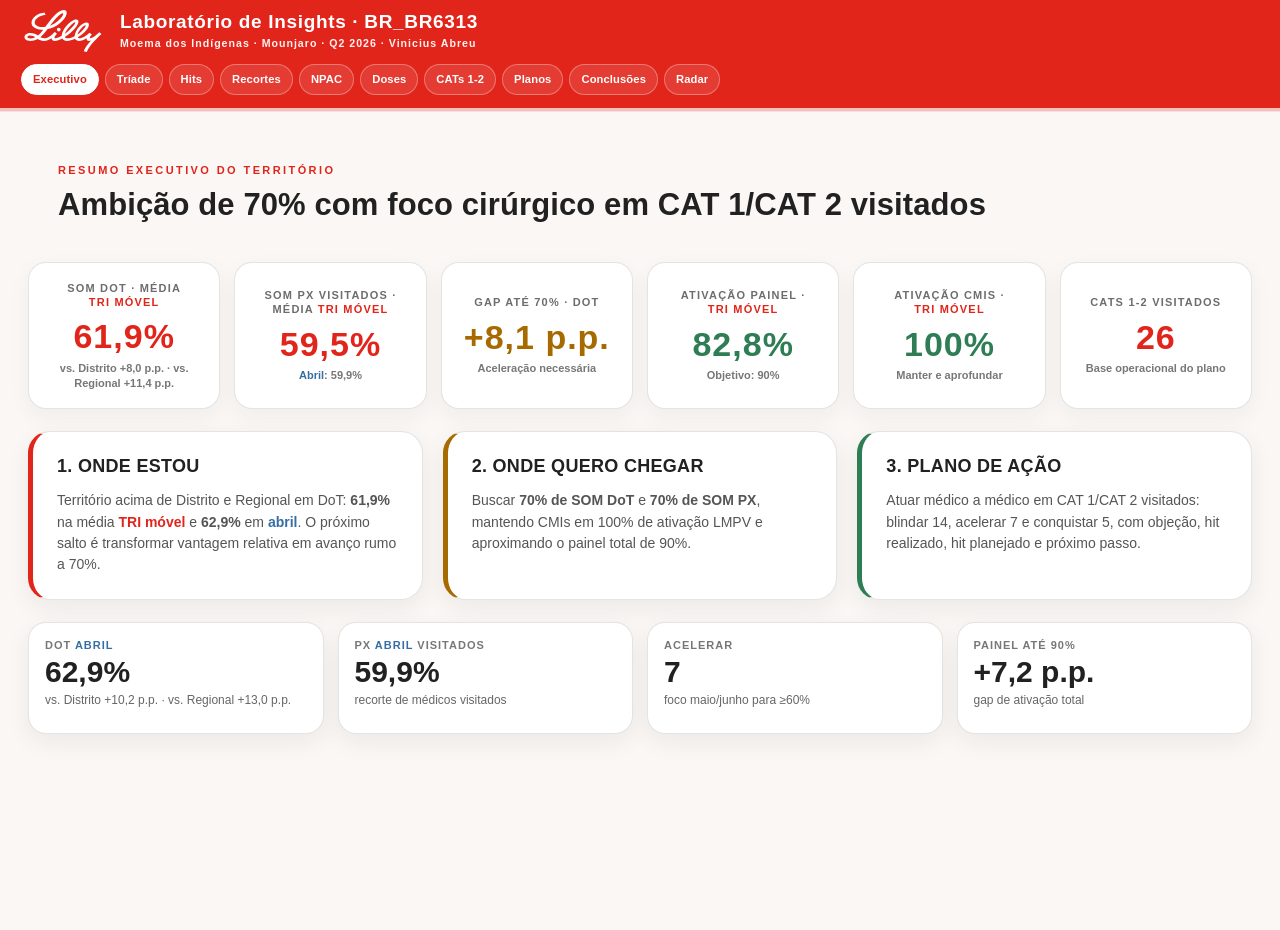
==== commit 82a1fd32: "Add files via upload" ====
--- a/OnePager_Vinicius.html
+++ b/OnePager_Vinicius.html
@@ -1,585 +1,2178 @@
 <!DOCTYPE html>
+
 <html lang="pt-BR">
 <head>
-  <meta charset="UTF-8">
-  <meta name="viewport" content="width=device-width, initial-scale=1.0">
-  <title>One Pager — Laboratório de Insights · BR_BR6313 · Q2 2026</title>
-  <link href="https://fonts.googleapis.com/css2?family=DM+Sans:ital,wght@0,300;0,400;0,500;0,600;0,700;1,400&family=DM+Serif+Display:ital@0;1&display=swap" rel="stylesheet">
-  <style>
-    :root{
-      --red:#E1251B; --red-lt:#FDE8E5; --red-dk:#8B1A13;
-      --navy:#1E3A5F; --navy-lt:#D6E4F0;
-      --purple:#5A008C; --purple-lt:#F1E7FA;
-      --cream:#FAF5EE; --amber:#B8860B; --amber-lt:#FDF3DC;
-      --green:#2E7D5B; --green-lt:#E8F5EE;
-      --coral:#F58E7D; --stone:#E4EBF1;
-      --white:#FFFFFF; --ink:#222222; --gray:#777777; --border:#E5E0D8;
-    }
-    *,*::before,*::after{box-sizing:border-box;margin:0;padding:0}
-    html{scroll-behavior:smooth}
-    body{font-family:'DM Sans',Arial,sans-serif;background:var(--cream);color:var(--ink);font-size:14px;line-height:1.5}
-    nav{position:sticky;top:0;z-index:50;background:var(--navy);display:flex;align-items:center;gap:10px;padding:0 24px;height:46px;box-shadow:0 2px 12px rgba(0,0,0,.18)}
-    .nav-logo{font-family:'DM Serif Display',Georgia,serif;font-style:italic;color:#fff;font-size:15px;white-space:nowrap}
-    .nav-title{color:rgba(255,255,255,.66);font-size:11px;flex:1;white-space:nowrap;overflow:hidden;text-overflow:ellipsis}
-    .nav-links{display:flex;gap:3px}
-    .nav-link{color:rgba(255,255,255,.70);font-size:11px;font-weight:600;padding:3px 10px;border-radius:20px;cursor:pointer;border:1px solid transparent;transition:all .15s;text-decoration:none;white-space:nowrap}
-    .nav-link:hover,.nav-link.active{background:var(--red);color:#fff}
-    .page-header{background:linear-gradient(135deg,var(--red) 0%,var(--red-dk) 55%,var(--navy) 100%);padding:36px 40px 28px;color:#fff}
-    .header-eyebrow{font-size:9px;letter-spacing:2px;text-transform:uppercase;color:rgba(255,255,255,.6);margin-bottom:8px}
-    .header-title{font-family:'DM Serif Display',Georgia,serif;font-size:30px;line-height:1.12;margin-bottom:6px;max-width:1050px}
-    .header-title em{color:#FFC5BF;font-style:normal}
-    .header-sub{font-size:12px;color:rgba(255,255,255,.78);margin-bottom:14px;max-width:980px}
-    .header-meta{font-size:10px;color:rgba(255,255,255,.55)}
-    .kpi-bar{background:var(--white);display:flex;border-bottom:2px solid var(--cream);overflow-x:auto}
-    .kpi-item{flex:1;min-width:118px;padding:12px 14px;text-align:center;border-right:1px solid var(--border)}
-    .kpi-item:last-child{border-right:none}
-    .kpi-val{font-size:21px;font-weight:800;line-height:1;color:var(--navy)}
-    .kpi-lbl{font-size:9px;text-transform:uppercase;letter-spacing:.5px;color:var(--gray);margin-top:3px}
-    .c-red{color:var(--red)!important}.c-green{color:var(--green)!important}.c-amber{color:var(--amber)!important}.c-navy{color:var(--navy)!important}.c-purple{color:var(--purple)!important}
-    .wrapper{max-width:1080px;margin:0 auto;padding:32px 20px 72px}
-    .section{margin-bottom:44px;scroll-margin-top:58px}
-    .section-head{display:flex;align-items:center;gap:10px;margin-bottom:14px}
-    .section-badge{background:var(--navy);color:#fff;font-size:10px;font-weight:700;letter-spacing:.3px;padding:3px 8px;border-radius:4px;white-space:nowrap}
-    .section-title{font-size:17px;font-weight:800;color:var(--navy)}
-    .section-sub{font-size:11px;color:var(--gray)}
-    .card{background:var(--white);border:1px solid var(--border);border-radius:10px;box-shadow:0 2px 10px rgba(0,0,0,.06);overflow:hidden}
-    .subhdr{background:var(--navy);color:#fff;padding:7px 16px;font-size:11px;font-weight:700;letter-spacing:.2px}
-    .note{padding:8px 16px;font-size:10px;color:var(--gray);border-top:1px solid var(--border);background:#fff}
-
-    .triade-grid{display:grid;grid-template-columns:repeat(4,1fr)}
-    .triade-kpi{padding:16px 14px;border-right:1px solid var(--border);min-height:128px}
-    .triade-kpi:last-child{border-right:none}
-    .triade-kpi-lbl{font-size:10px;color:var(--gray);margin-bottom:3px;font-weight:600}
-    .triade-kpi-val{font-size:28px;font-weight:800;line-height:1;margin-bottom:8px}
-    .triade-lines{display:flex;flex-direction:column;gap:3px}
-    .tl{font-size:11px;padding:2px 7px;border-radius:3px;font-weight:600;background:#F7F7F7;color:#444}
-    .tl.red{background:var(--red-lt);color:var(--red-dk)}
-    .tl.green{background:var(--green-lt);color:var(--green)}
-    .tl.amber{background:var(--amber-lt);color:var(--amber)}
-    .tl.purple{background:var(--purple-lt);color:var(--purple)}
-
-    table{width:100%;border-collapse:collapse}
-    th{font-size:10px;color:var(--gray);font-weight:700;padding:7px 12px;border-bottom:1px solid var(--border);text-align:center;background:#FAFAFA;text-transform:uppercase;letter-spacing:.2px}
-    th:first-child{text-align:left}
-    td{padding:8px 12px;border-bottom:1px solid var(--border);font-size:12px;text-align:center;vertical-align:top}
-    td:first-child{text-align:left;font-weight:600}
-    tr:last-child td{border-bottom:none}
-    .tr-terr td{color:var(--red);font-weight:800;background:#FFF8F7}
-    .tr-hi td{font-weight:800;background:#F9F5FF}
-    .tot td{font-weight:800;background:#FAFAFA}
-
-    .two-col{display:grid;grid-template-columns:1fr 1fr}
-    .three-col{display:grid;grid-template-columns:repeat(3,1fr)}
-    .col-left,.col-mid{border-right:1px solid var(--border)}
-    .mini-kpis{display:grid;grid-template-columns:repeat(4,1fr);border-bottom:1px solid var(--border)}
-    .mini-kpi{padding:13px 12px;text-align:center;border-right:1px solid var(--border)}
-    .mini-kpi:last-child{border-right:none}
-    .mini-val{font-size:22px;font-weight:800;color:var(--navy);line-height:1}
-    .mini-lbl{font-size:9px;color:var(--gray);text-transform:uppercase;letter-spacing:.4px;margin-top:3px}
-
-    .progress-row{display:grid;grid-template-columns:130px 1fr 58px;gap:10px;align-items:center;padding:7px 14px;border-bottom:1px solid var(--border)}
-    .progress-row:last-child{border-bottom:none}
-    .progress-name{font-size:11px;font-weight:700;color:#333}
-    .progress-bar{height:10px;background:#F1F1F1;border-radius:99px;overflow:hidden;border:1px solid #e8e8e8}
-    .progress-fill{height:100%;background:linear-gradient(90deg,var(--red),var(--purple))}
-    .progress-val{font-size:11px;font-weight:800;text-align:right;color:var(--navy)}
-
-    .pill{display:inline-flex;align-items:center;gap:4px;border-radius:99px;padding:2px 8px;font-size:10px;font-weight:800;margin:1px;border:1px solid transparent;white-space:nowrap}
-    .pill.red{background:var(--red-lt);color:var(--red-dk);border-color:#F4C9C4}
-    .pill.green{background:var(--green-lt);color:var(--green);border-color:#D3EBDD}
-    .pill.amber{background:var(--amber-lt);color:var(--amber);border-color:#F2DEAA}
-    .pill.navy{background:var(--navy-lt);color:var(--navy);border-color:#C4D5E2}
-    .pill.purple{background:var(--purple-lt);color:var(--purple);border-color:#DBC7EA}
-    .pill.gray{background:#F3F3F3;color:#555;border-color:#E5E5E5}
-
-    .action-grid{display:grid;grid-template-columns:repeat(3,1fr);gap:0;border-top:1px solid var(--border)}
-    .action-card{padding:16px;border-right:1px solid var(--border);background:#fff}
-    .action-card:last-child{border-right:none}
-    .action-card h4{font-size:13px;color:var(--navy);margin-bottom:6px}
-    .action-card p{font-size:11px;color:#555;margin-bottom:9px}
-    .action-card ul{list-style:none;display:flex;flex-direction:column;gap:6px}
-    .action-card li{font-size:11px;border-left:3px solid var(--red);padding-left:8px;color:#333}
-
-    .swot-grid{display:grid;grid-template-columns:1fr 1fr;gap:0}
-    .swot-box{padding:15px 16px;border-right:1px solid var(--border);border-bottom:1px solid var(--border);min-height:180px}
-    .swot-box:nth-child(even){border-right:none}
-    .swot-box:nth-child(n+3){border-bottom:none}
-    .swot-title{font-size:12px;font-weight:800;margin-bottom:8px;color:var(--navy);display:flex;align-items:center;gap:6px}
-    .swot-box ol{padding-left:18px;display:flex;flex-direction:column;gap:6px}
-    .swot-box li{font-size:11px;color:#444}
-
-    .summary-grid{display:grid;grid-template-columns:1.1fr 1fr;gap:14px}
-    .summary-card{padding:16px}
-    .summary-card h3{font-size:15px;color:var(--navy);margin-bottom:7px}
-    .summary-card p{font-size:12px;color:#444;margin-bottom:9px}
-    .callout{border-left:4px solid var(--red);background:#FFF8F7;padding:12px 14px;border-radius:6px;margin:10px 0}
-    .callout b{color:var(--red-dk)}
-    .compact-list{list-style:none;display:flex;flex-direction:column;gap:8px}
-    .compact-list li{font-size:12px;color:#444;border-bottom:1px dashed #E6DED3;padding-bottom:7px}
-    .compact-list li:last-child{border-bottom:none;padding-bottom:0}
-    .grow{display:grid;grid-template-columns:repeat(4,1fr);border-top:1px solid var(--border)}
-    .grow div{padding:13px;border-right:1px solid var(--border)}
-    .grow div:last-child{border-right:none}
-    .grow b{display:block;color:var(--red);font-size:18px;margin-bottom:2px}
-    .grow span{font-size:11px;color:#444}
-
-    .footer{max-width:1080px;margin:0 auto 34px;padding:0 20px;color:#8A8178;font-size:10px;display:flex;justify-content:space-between;gap:18px}
-    .muted{color:var(--gray);font-weight:500}
-    .nowrap{white-space:nowrap}
-
-    .triade-month-grid{display:grid;grid-template-columns:repeat(4,1fr);border-bottom:1px solid var(--border)}
-    .triade-month-card{padding:15px 14px;border-right:1px solid var(--border);background:#fff;min-height:250px;display:flex;flex-direction:column;gap:9px}
-    .triade-month-card:last-child{border-right:none}
-    .metric-head{display:flex;align-items:flex-start;justify-content:space-between;gap:10px}
-    .metric-title{font-size:10px;color:var(--gray);font-weight:800;text-transform:uppercase;letter-spacing:.35px;line-height:1.25}
-    .metric-total{font-size:29px;font-weight:900;line-height:1;color:var(--navy)}
-    .metric-total small{font-size:12px;font-weight:800;color:var(--gray)}
-    .metric-caption{font-size:9.5px;color:var(--gray);font-weight:600;margin-top:2px}
-    .month-chip-row{display:grid;grid-template-columns:repeat(3,1fr);gap:5px}
-    .month-chip{border:1px solid #EDE7DE;background:#FBFAF8;border-radius:6px;padding:5px 4px;text-align:center;min-height:42px}
-    .month-chip b{display:block;font-size:9px;color:var(--gray);text-transform:uppercase;letter-spacing:.25px;margin-bottom:2px}
-    .month-chip span{display:block;font-size:14px;font-weight:900;color:var(--navy);line-height:1}
-    .month-chip small{display:block;font-size:8.5px;color:var(--gray);margin-top:2px;line-height:1.15}
-    .month-chip.na{background:#F7F7F7;color:#999}
-    .month-chip.na span{font-size:11px;color:#999;font-weight:800;line-height:1.15}
-    .mini-chart{height:86px;border:1px solid #EEE6DC;border-radius:8px;background:linear-gradient(180deg,#FFFEFC 0%,#FAF7F3 100%);padding:9px 8px 6px;display:flex;align-items:flex-end;justify-content:space-around;gap:8px}
-    .mini-bar-wrap{height:100%;display:flex;flex-direction:column;align-items:center;justify-content:flex-end;gap:3px;flex:1;min-width:0}
-    .mini-bar{width:100%;max-width:34px;border-radius:6px 6px 2px 2px;background:var(--navy);min-height:8px;position:relative}
-    .mini-bar.red{background:var(--red)} .mini-bar.purple{background:var(--purple)} .mini-bar.green{background:var(--green)} .mini-bar.amber{background:#B88700}
-    .mini-bar-label{font-size:8.5px;font-weight:800;color:var(--gray);line-height:1}
-    .mini-bar-value{font-size:8.5px;font-weight:800;color:#333;line-height:1;white-space:nowrap}
-    .data-warning{border-left:3px solid #C6A15B;background:#FFF8E8;border-radius:6px;padding:8px 9px;font-size:10px;color:#70551B;font-weight:700;line-height:1.35;margin-top:auto}
-    .micro-table{border:1px solid var(--border);border-radius:8px;overflow:hidden;background:#fff;margin-top:10px}
-    .micro-table table{margin:0}
-    .micro-table th,.micro-table td{font-size:10.5px;padding:7px 8px}
-    .trend-note{padding:10px 16px;font-size:11px;color:#555;background:#FFFCF8;border-top:1px solid var(--border)}
-    .metric-line{font-size:10.5px;color:#4b4b4b;font-weight:700;background:#F8F8F8;border-radius:6px;padding:6px 8px;line-height:1.28}
-    @media(max-width:980px){.triade-month-grid{grid-template-columns:1fr 1fr}.triade-month-card:nth-child(2){border-right:none}.triade-month-card{border-bottom:1px solid var(--border)}}
-
-    @media(max-width:820px){
-      nav{padding:0 12px}.nav-links{display:none}.page-header{padding:30px 22px 24px}.header-title{font-size:25px}
-      .triade-grid,.two-col,.three-col,.summary-grid,.action-grid,.swot-grid,.grow{grid-template-columns:1fr}
-      .triade-kpi,.col-left,.col-mid,.action-card,.swot-box,.grow div{border-right:none!important}
-      .triade-kpi,.action-card,.grow div{border-bottom:1px solid var(--border)}
-      .kpi-item{min-width:140px}.wrapper{padding:22px 14px 50px}.footer{flex-direction:column}
-      th,td{font-size:11px;padding:7px 8px}.progress-row{grid-template-columns:115px 1fr 52px}
-    }
-    @media print{nav{display:none}.page-header{break-after:avoid}.section{break-inside:avoid}.card{box-shadow:none}.wrapper{max-width:100%;padding:18px}.footer{display:none}}
-  </style>
+<meta charset="utf-8"/>
+<meta content="width=device-width, initial-scale=1" name="viewport"/>
+<title>Laboratório de Insights · BR_BR6313</title>
+<style>
+:root {
+  --red:#E1251B; --pink:#FBCFC8; --rose:#FDE8E5; --coral:#F58E7D; --brown:#521207; --stone:#E4EBF1; --grey:#8A969E; --black:#212121; --white:#FFFFFF; --green:#2E7D55; --amber:#A66A00; --blue:#356EA3;
+  --shadow:0 12px 30px rgba(33,33,33,.08); --line:rgba(33,33,33,.12); --radius:22px;
+}
+* {box-sizing:border-box}
+html,body {height:100%; margin:0; font-family: Inter, -apple-system, BlinkMacSystemFont, "Segoe UI", Roboto, Arial, sans-serif; color:var(--black); background:#FAF7F5;}
+body {padding-top:92px;}
+.header {position:fixed; top:0; left:0; right:0; z-index:50; background:var(--red); color:#fff; border-bottom:4px solid var(--pink);}
+.header-inner {display:flex; align-items:center; justify-content:space-between; gap:20px; padding:16px 28px 14px; position:relative;}
+
+.lilly-logo {position:absolute; left:28px; top:14px; width:72px; height:auto; display:flex; align-items:center; justify-content:center; line-height:0;}
+.lilly-logo .lilly-script-svg {display:block; width:100%; height:auto; max-height:42px;}
+.brand {padding-left:92px; min-height:44px; display:flex; flex-direction:column; justify-content:center; min-width:0;}
+.brand h1 {margin:0; font-size:22px; letter-spacing:.2px; line-height:1.1;}
+.brand p {margin:4px 0 0; opacity:.92; font-size:12px; letter-spacing:.5px;}
+.nav {display:flex; gap:8px; flex-wrap:wrap; justify-content:flex-end;}
+.nav button {border:1px solid rgba(255,255,255,.35); background:rgba(255,255,255,.12); color:#fff; border-radius:999px; padding:10px 15px; font-weight:800; letter-spacing:.2px; cursor:pointer; font-size:12px;}
+.nav button.active {background:#fff; color:var(--red);}
+main {max-width:1600px; margin:0 auto; padding:28px 28px 34px;}
+.tab {display:none; min-height:calc(100vh - 140px);}
+.tab.active {display:block;}
+.hero {background:#fff; border:1px solid var(--line); border-radius:var(--radius); box-shadow:var(--shadow); overflow:hidden;}
+.hero-top {padding:28px 30px 22px; border-bottom:1px solid var(--line);}
+.eyebrow {font-size:11px; font-weight:900; color:var(--red); letter-spacing:2.4px; text-transform:uppercase; margin-bottom:8px;}
+h2 {font-size:30px; margin:0; line-height:1.1; letter-spacing:.2px;}
+.sub {color:#666; font-size:15px; line-height:1.45; max-width:1200px; margin:10px 0 0;}
+.kpi-grid {display:grid; grid-template-columns:repeat(6,1fr); border-top:0;}
+.kpi {padding:22px 18px; border-right:1px solid var(--line); text-align:center; background:#fff;}
+.kpi:last-child {border-right:0}
+.kpi-title {font-size:11px; text-transform:uppercase; letter-spacing:1.2px; color:#6d6d6d; font-weight:900; min-height:28px;}
+.kpi-value {font-size:34px; font-weight:900; letter-spacing:1px; margin:4px 0; color:#27374A;}
+.kpi.red .kpi-value {color:var(--red)} .kpi.green .kpi-value {color:var(--green)} .kpi.amber .kpi-value {color:var(--amber)}
+.kpi-sub {font-size:11px; color:#777; font-weight:800;}
+.grid-3 {display:grid; grid-template-columns:repeat(3,1fr); gap:20px; margin-top:22px;}
+.grid-2 {display:grid; grid-template-columns:1fr 1fr; gap:20px;}
+.card {background:#fff; border:1px solid var(--line); border-radius:20px; box-shadow:var(--shadow); padding:22px;}
+.card h3 {margin:0 0 12px; font-size:18px; letter-spacing:.3px;}
+.card p {margin:0; color:#555; line-height:1.45; font-size:14px;}
+.metric-row {display:grid; grid-template-columns:repeat(4,1fr); gap:14px; margin-top:18px;}
+.mini-card {border:1px solid var(--line); border-radius:18px; padding:16px; background:#fff;}
+.mini-title {font-size:11px; font-weight:900; letter-spacing:1px; color:#777; text-transform:uppercase;}
+.mini-value {font-size:30px; font-weight:900; margin:4px 0; color:var(--black);}
+.mini-sub {font-size:12px; color:#666;}
+.red-line {border-left:5px solid var(--red)} .green-line {border-left:5px solid var(--green)} .amber-line {border-left:5px solid var(--amber)}
+.table-wrap {overflow:auto; border:1px solid var(--line); border-radius:16px; background:#fff;}
+table {width:100%; border-collapse:separate; border-spacing:0; font-size:13px;}
+th {background:#F4F1EF; color:#555; text-transform:uppercase; letter-spacing:.7px; font-size:11px; text-align:center; padding:12px 14px; border-bottom:1px solid var(--line); position:sticky; top:0; z-index:1;}
+td {padding:12px 14px; border-bottom:1px solid var(--line); vertical-align:middle; text-align:center;}
+tr:last-child td {border-bottom:0}
+tr.total td {background:#F8F8F8; font-weight:900}
+.num {text-align:center; font-variant-numeric:tabular-nums;} .strong {font-weight:900} .muted {color:#424242; font-size:12px; font-weight:800;}
+.badge {display:inline-flex; align-items:center; justify-content:center; border-radius:999px; padding:6px 10px; font-size:11px; font-weight:900; white-space:nowrap;}
+.badge.red {background:#FDE8E5; color:var(--red)} .badge.amber {background:#FFF3D9; color:var(--amber)} .badge.green {background:#E8F4EE; color:var(--green)}
+.mini-bars {display:grid; gap:10px;}
+.bar-row {display:grid; grid-template-columns:68px 1fr 60px; align-items:center; gap:12px; font-size:12px;}
+.bar-label {font-weight:800; color:#555;}
+.bar-track {height:12px; background:#F0ECEA; border-radius:999px; overflow:hidden;}
+.bar-fill {height:100%; background:var(--red); border-radius:999px;}
+.spark {width:100%; height:92px; margin-top:10px;}
+.spark polyline {fill:none; stroke:var(--red); stroke-width:4; stroke-linecap:round; stroke-linejoin:round;}
+.spark circle {fill:#fff; stroke:var(--red); stroke-width:3;}
+.spark text {font-size:11px; fill:#777; font-weight:800;}
+.split {display:grid; grid-template-columns:1.15fr .85fr; gap:20px; margin-top:20px;}
+.panel-title {display:flex; justify-content:space-between; align-items:center; gap:10px; margin-bottom:14px;}
+.panel-title h3 {margin:0; font-size:18px;}
+.pill {border:1px solid var(--line); border-radius:999px; padding:7px 11px; font-size:11px; font-weight:900; color:#666; background:#fff;}
+.action-grid {display:grid; grid-template-columns:1fr 1fr 1fr; gap:20px; align-items:start;}
+.action-column {background:#fff; border:1px solid var(--line); border-radius:20px; box-shadow:var(--shadow); overflow:hidden; max-height:calc(100vh - 190px); overflow-y:auto;}
+.cluster-head {padding:14px 18px; color:#fff; font-size:14px; font-weight:900; letter-spacing:.4px; position:sticky; top:0; z-index:2;}
+.cluster-head.red {background:var(--red)} .cluster-head.amber {background:var(--brown)} .cluster-head.green {background:var(--green)}
+.hcp-card {margin:14px; padding:14px; border:1px solid var(--line); border-radius:16px; background:#fff;}
+.hcp-card.red {border-left:5px solid var(--red)} .hcp-card.amber {border-left:5px solid var(--amber)} .hcp-card.green {border-left:5px solid var(--green)}
+.hcp-top {display:flex; justify-content:space-between; gap:14px; align-items:flex-start;}
+.hcp-top strong {font-size:14px;} .hcp-top span {display:block; color:#777; font-size:11px; margin-top:3px;}
+.hcp-share {font-size:26px; font-weight:900; color:var(--black); text-align:right;} .hcp-share small {display:block; font-size:9px; color:#777; letter-spacing:.6px;}
+.hcp-card p {font-size:12px; margin:10px 0 0; color:#555; line-height:1.35;}
+.chips {display:flex; flex-wrap:wrap; gap:6px; margin-top:12px;}
+.chips span {font-size:11px; border-radius:999px; padding:6px 9px; background:#F6F3F1; color:#555; font-weight:800;}
+
+.action-notes{display:grid; gap:7px; margin-top:12px;}
+.action-note{border-radius:12px; padding:8px 10px; font-size:11.5px; line-height:1.35; font-weight:650; border:1px solid transparent;}
+.action-note b{font-weight:900; letter-spacing:.02em;}
+.action-note.realizado{background:#EAF7EF; border-color:#CBEADB; color:#1F6B43;}
+.action-note.planejado{background:#FFF3E4; border-color:#FFE0AE; color:#8A5200;}
+.action-note.proxima{background:#EAF3FF; border-color:#C9DFFF; color:#285D93;}
+.action-note.desenvolvimento{background:#F2F3F5; border-color:#D9DDE3; color:#565B63; text-align:center; font-weight:900; letter-spacing:.02em;}
+.radar-list {display:grid; grid-template-columns:repeat(2,1fr); gap:14px;}
+.radar-item {background:#fff; border:1px solid var(--line); border-radius:18px; padding:18px; border-left:5px solid var(--red);}
+.radar-item h4 {margin:0 0 6px; font-size:15px;}
+.radar-item p {margin:0; color:#666; font-size:13px; line-height:1.4;}
+.footer-note {margin-top:24px; color:#777; font-size:12px; line-height:1.55; padding-top:2px;}
+.table-wrap + .footer-note, .mini-bars + .footer-note, .metric-row + .footer-note {margin-top:28px;}
+.metric-row + .mini-bars, .metric-row + .table-wrap {margin-top:24px;}
+.card-dot, .card-cobertura, .card-px {background:#fff; position:relative; overflow:hidden;}
+.card-dot {border-top:5px solid var(--red);}
+.card-cobertura {border-top:5px solid var(--grey);}
+.card-px {border-top:5px solid var(--blue);}
+.card-dot .panel-title h3::before, .card-cobertura .panel-title h3::before, .card-px .panel-title h3::before {display:inline-flex; align-items:center; justify-content:center; min-width:34px; margin-right:8px; padding:3px 7px; border-radius:999px; font-size:9px; line-height:1; letter-spacing:.8px; text-transform:uppercase; vertical-align:middle; font-weight:900;}
+.card-dot .panel-title h3::before {content:'DOT'; color:var(--red); background:#FDE8E5;}
+.card-cobertura .panel-title h3::before {content:'COB'; color:#5f6970; background:#EFF3F6;}
+.card-px .panel-title h3::before {content:'PX'; color:var(--blue); background:#EAF1F8;}
+.card-dot .mini-card, .card-cobertura .mini-card, .card-px .mini-card {background:#fff;}
+.period {font-weight:900; white-space:nowrap;} .period-tri{color:var(--red)} .period-abr{color:var(--blue)} .period-mar{color:var(--amber)} .period-fev{color:var(--coral)} .period-jan{color:var(--brown)} .period-ytd{color:var(--green)}
+.thin-note{font-size:11px;color:#777;font-weight:800;letter-spacing:.2px;margin-top:8px;}
+.progress-box{border:1px solid var(--line); border-radius:16px; padding:14px; background:#fff;}
+.progress-head{display:flex;justify-content:space-between;gap:10px;align-items:center;margin-bottom:8px;font-size:12px;font-weight:900;color:#555;}
+.progress-track{height:12px;background:#F0ECEA;border-radius:999px;overflow:hidden;}
+.progress-fill{height:100%;background:var(--red);border-radius:999px;}
+.progress-foot{font-size:12px;color:#666;margin-top:8px;line-height:1.35;}
+.bench-table{margin-top:18px;} .bench-table table{font-size:12px;} .bench-table th,.bench-table td{padding:10px 10px;}
+
+.conclusion-grid {display:grid; grid-template-columns:1.15fr .85fr; gap:20px; margin-top:20px;}
+.attention-grid {display:grid; grid-template-columns:repeat(3,1fr); gap:16px; margin-top:16px;}
+.attention-card {border:1px solid var(--line); border-radius:18px; background:#fff; padding:18px;}
+.attention-card h4 {margin:0 0 10px; font-size:14px; text-transform:uppercase; letter-spacing:1px;}
+.attention-card.alta {border-top:5px solid var(--red);} .attention-card.alta h4{color:var(--red)}
+.attention-card.media {border-top:5px solid var(--amber);} .attention-card.media h4{color:var(--amber)}
+.attention-card.baixa {border-top:5px solid var(--green);} .attention-card.baixa h4{color:var(--green)}
+.tight-list {margin:0; padding-left:18px; color:#555; line-height:1.45; font-size:13px;}
+.tight-list li {margin:0 0 8px;}
+.pill-list {display:flex; flex-wrap:wrap; gap:10px; margin-top:12px;}
+.pill-soft {display:inline-flex; align-items:center; gap:6px; border:1px solid var(--line); border-radius:999px; padding:8px 10px; background:#fff; font-size:12px; color:#444; font-weight:800;}
+.priority-box {background:#fff; border:1px solid var(--line); border-left:5px solid var(--red); border-radius:18px; padding:18px; box-shadow:var(--shadow);}
+.priority-box h3 {margin:0 0 8px; font-size:18px; color:#27374A;}
+.priority-box p {margin:0; color:#555; line-height:1.45; font-size:14px;}
+.top3 {display:grid; grid-template-columns:repeat(3,1fr); gap:16px; margin-top:16px;}
+.top3-card {background:#fff; border:1px solid var(--line); border-radius:18px; padding:18px; box-shadow:var(--shadow);}
+.top3-card .num {width:30px; height:30px; border-radius:50%; background:var(--red); color:#fff; display:flex; align-items:center; justify-content:center; font-weight:900; margin-bottom:10px;}
+.top3-card h4 {margin:0 0 8px; font-size:15px; color:#27374A;}
+.top3-card p {margin:0; color:#555; font-size:13px; line-height:1.45;}
+
+
+/* Conclusões — versão revisada */
+.conclusion-shell {display:grid; gap:22px;}
+.conclusion-microgrid {display:grid; grid-template-columns:repeat(4,1fr); gap:14px; margin-top:20px;}
+.conclusion-micro {background:#fff; border:1px solid var(--line); border-radius:18px; padding:16px 16px 14px; box-shadow:0 8px 22px rgba(33,33,33,.05); min-height:116px;}
+.conclusion-micro small {display:block; color:#777; font-size:10px; font-weight:900; text-transform:uppercase; letter-spacing:1px; margin-bottom:8px;}
+.conclusion-micro strong {display:block; font-size:26px; color:#27374A; letter-spacing:.2px; line-height:1; margin-bottom:8px;}
+.conclusion-micro span {display:block; color:#5f5f5f; font-size:12px; line-height:1.35; font-weight:650;}
+.conclusion-priority {background:#fff; border:1px solid var(--line); border-left:6px solid var(--red); border-radius:22px; padding:22px 24px; box-shadow:var(--shadow);}
+.conclusion-priority .label {font-size:11px; letter-spacing:1.5px; text-transform:uppercase; color:var(--red); font-weight:950; margin-bottom:8px;}
+.conclusion-priority h3 {margin:0 0 8px; font-size:20px; color:#27374A; letter-spacing:.2px;}
+.conclusion-priority p {margin:0; font-size:14px; line-height:1.55; color:#555; max-width:1200px;}
+.conclusion-layout {display:grid; grid-template-columns:.9fr 1.55fr; gap:22px; align-items:stretch;}
+.conclusion-card {background:#fff; border:1px solid var(--line); border-radius:22px; padding:22px; box-shadow:var(--shadow);}
+.conclusion-card h3 {margin:0 0 14px; color:#27374A; font-size:18px; letter-spacing:.2px;}
+.conclusion-card .hint {margin:-6px 0 18px; color:#777; font-size:12px; line-height:1.4;}
+.strength-list {display:grid; gap:12px;}
+.strength-line {display:grid; grid-template-columns:32px minmax(0,1fr); gap:14px; align-items:flex-start; padding:14px 16px; border-radius:16px; background:#FAF7F5; border:1px solid rgba(33,33,33,.06);}
+.strength-line .mark {width:32px; height:32px; border-radius:50%; display:flex; align-items:center; justify-content:center; background:#FDE8E5; color:var(--red); font-weight:950; font-size:13px; flex:0 0 32px;}
+.strength-line b {display:block; color:#27374A; font-size:14px; margin-bottom:5px; line-height:1.25;}
+.strength-line span {display:block; color:#666; font-size:13px; line-height:1.48; max-width:100%;}
+.priority-matrix {display:grid; gap:14px;}
+.priority-row {border:1px solid var(--line); border-radius:18px; background:#fff; overflow:hidden;}
+.priority-row-header {display:flex; justify-content:space-between; align-items:center; gap:12px; padding:14px 16px; background:#FAF7F5; border-bottom:1px solid var(--line);}
+.priority-row-header h4 {margin:0; font-size:14px; text-transform:uppercase; letter-spacing:1px; color:#27374A;}
+.priority-badge {font-size:10px; font-weight:950; letter-spacing:1px; text-transform:uppercase; border-radius:999px; padding:6px 9px; background:#fff; border:1px solid var(--line); white-space:nowrap;}
+.priority-badge.high {color:var(--red); border-color:#FBCFC8; background:#FFF7F6;}
+.priority-badge.mid {color:#8A5B00; border-color:#F2DCA8; background:#FFFCF1;}
+.priority-badge.low {color:#2E7D55; border-color:#BFE1CE; background:#F4FBF7;}
+.priority-row-body {display:grid; grid-template-columns:1fr 1fr 1fr; gap:0;}
+.priority-cell {padding:16px; border-right:1px solid var(--line); min-height:112px;}
+.priority-cell:last-child {border-right:0;}
+.priority-cell small {display:block; margin-bottom:8px; font-size:10px; font-weight:950; letter-spacing:1px; text-transform:uppercase; color:#777;}
+.priority-cell p {margin:0; color:#555; font-size:13px; line-height:1.45;}
+.priority-cell b {color:#27374A;}
+.conclusion-next {display:grid; grid-template-columns:repeat(3,1fr); gap:14px;}
+.next-step {background:#fff; border:1px solid var(--line); border-radius:18px; padding:18px; box-shadow:0 8px 22px rgba(33,33,33,.05); position:relative; overflow:hidden;}
+.next-step::before {content:''; position:absolute; top:0; left:0; right:0; height:5px; background:var(--red);}
+.next-step .num {font-size:11px; font-weight:950; letter-spacing:1px; color:var(--red); text-transform:uppercase; margin-bottom:8px;}
+.next-step h4 {margin:0 0 8px; color:#27374A; font-size:15px;}
+.next-step p {margin:0; color:#666; font-size:12px; line-height:1.4;}
+@media (max-width:1200px) {.conclusion-microgrid,.conclusion-layout,.priority-row-body,.conclusion-next {grid-template-columns:1fr;} .priority-cell {border-right:0; border-bottom:1px solid var(--line);} .priority-cell:last-child{border-bottom:0;}}
+
+@media (max-width:1200px) {
+  body {padding-top:140px} .header-inner {align-items:flex-start; flex-direction:column} .nav {justify-content:flex-start} .kpi-grid {grid-template-columns:repeat(3,1fr)} .grid-3,.grid-2,.split,.action-grid,.radar-list,.conclusion-grid,.attention-grid,.top3 {grid-template-columns:1fr} .action-column {max-height:none}
+}
+
+/* Ajuste final: evita que marcadores temporais e números dentro de Pontos fortes quebrem em linhas isoladas */
+.strength-line > div > span { display:block; color:#666; font-size:13px; line-height:1.48; max-width:100%; }
+.strength-line > div > span .period,
+.strength-line > div > span b { display:inline !important; white-space:nowrap; }
+.strength-line > div > b { display:block; color:#27374A; font-size:14px; margin-bottom:5px; line-height:1.25; }
+
+
+
+/* ==========================================================
+   MOBILE RESPONSIVE PATCH — iPhone / WhatsApp Business / Safari
+   Mantém desktop intacto e reorganiza a experiência mobile.
+   ========================================================== */
+html, body { max-width:100%; overflow-x:hidden; }
+.card, .hero, .mini-card, .kpi, .table-wrap, .action-column, .hcp-card,
+.conclusion-card, .radar-item, .priority-row, .next-step, .strength-line { min-width:0; }
+
+@media (max-width: 900px) {
+  :root { --radius:18px; --shadow:0 6px 18px rgba(33,33,33,.06); }
+
+  html, body {
+    width:100%;
+    min-height:100%;
+    overflow-x:hidden !important;
+    -webkit-text-size-adjust:100%;
+    text-size-adjust:100%;
+  }
+
+  body {
+    padding-top:0 !important;
+    background:#FAF7F5;
+  }
+
+  .header {
+    position:sticky !important;
+    top:0;
+    left:auto;
+    right:auto;
+    z-index:1000;
+    width:100%;
+    border-bottom:4px solid var(--pink);
+    box-shadow:0 6px 20px rgba(33,33,33,.08);
+  }
+
+  .header-inner {
+    display:block !important;
+    padding:20px 16px 12px !important;
+    position:relative;
+  }
+
+  .lilly-logo {
+    left:16px;
+    top:18px;
+    width:72px;
+  }
+
+  .brand {
+    padding-left:88px !important;
+    min-height:58px;
+  }
+
+  .brand h1 {
+    font-size:clamp(23px, 6.5vw, 30px) !important;
+    line-height:1.14 !important;
+    letter-spacing:.04em;
+    max-width:100%;
+    overflow-wrap:break-word;
+    word-break:normal;
+  }
+
+  .brand p {
+    margin-top:8px !important;
+    font-size:clamp(12px, 3.4vw, 14px) !important;
+    line-height:1.35 !important;
+    letter-spacing:.08em;
+    max-width:100%;
+  }
+
+  .nav {
+    margin-top:18px;
+    display:flex !important;
+    flex-wrap:nowrap !important;
+    justify-content:flex-start !important;
+    gap:10px !important;
+    overflow-x:auto !important;
+    overflow-y:hidden !important;
+    -webkit-overflow-scrolling:touch;
+    padding:0 2px 7px 0;
+    scrollbar-width:none;
+  }
+
+  .nav::-webkit-scrollbar { display:none; }
+
+  .nav button {
+    flex:0 0 auto;
+    white-space:nowrap;
+    min-height:42px;
+    padding:10px 16px !important;
+    border-radius:999px;
+    font-size:13px !important;
+    line-height:1 !important;
+    letter-spacing:.05em;
+  }
+
+  main {
+    width:100%;
+    max-width:100%;
+    margin:0;
+    padding:16px 14px 40px !important;
+    overflow-x:hidden;
+  }
+
+  .tab { min-height:auto !important; width:100%; }
+  .tab.active { display:block; }
+
+  .hero {
+    width:100%;
+    border-radius:18px;
+    overflow:hidden;
+    box-shadow:var(--shadow);
+  }
+
+  .hero-top {
+    padding:22px 18px 18px !important;
+  }
+
+  .eyebrow {
+    font-size:10px !important;
+    letter-spacing:1.9px !important;
+    line-height:1.3;
+  }
+
+  h2 {
+    font-size:clamp(23px, 6.2vw, 31px) !important;
+    line-height:1.14 !important;
+    overflow-wrap:break-word;
+    word-break:normal;
+  }
+
+  .sub {
+    font-size:14px !important;
+    line-height:1.48 !important;
+    max-width:100%;
+  }
+
+  .kpi-grid {
+    grid-template-columns:repeat(2, minmax(0,1fr)) !important;
+    width:100%;
+  }
+
+  .kpi {
+    padding:16px 10px !important;
+    border-right:1px solid var(--line);
+    border-bottom:1px solid var(--line);
+    min-height:118px;
+    display:flex;
+    flex-direction:column;
+    justify-content:center;
+  }
+
+  .kpi:nth-child(2n) { border-right:0; }
+  .kpi:nth-last-child(-n+2) { border-bottom:0; }
+
+  .kpi-title {
+    font-size:9.5px !important;
+    line-height:1.25 !important;
+    min-height:auto !important;
+    letter-spacing:.08em !important;
+  }
+
+  .kpi-value {
+    font-size:clamp(25px, 8vw, 34px) !important;
+    line-height:1.05 !important;
+    margin:8px 0 4px !important;
+  }
+
+  .kpi-sub {
+    font-size:10.5px !important;
+    line-height:1.35 !important;
+  }
+
+  .grid-3, .grid-2, .split, .action-grid, .radar-list, .conclusion-grid, .attention-grid,
+  .top3, .conclusion-microgrid, .conclusion-layout, .priority-row-body, .conclusion-next {
+    grid-template-columns:1fr !important;
+    gap:14px !important;
+  }
+
+  .grid-3, .grid-2, .split, .metric-row, .radar-list, .conclusion-grid, .conclusion-layout {
+    margin-top:16px !important;
+  }
+
+  .card, .conclusion-card, .radar-item {
+    width:100%;
+    max-width:100%;
+    border-radius:18px !important;
+    padding:18px 16px !important;
+    box-shadow:var(--shadow);
+  }
+
+  .card h3, .panel-title h3, .conclusion-card h3 {
+    font-size:clamp(17px, 4.8vw, 21px) !important;
+    line-height:1.2 !important;
+    overflow-wrap:break-word;
+  }
+
+  .card p, .radar-item p, .conclusion-card p {
+    font-size:14px !important;
+    line-height:1.5 !important;
+    overflow-wrap:break-word;
+  }
+
+  .panel-title {
+    display:flex;
+    flex-direction:column;
+    align-items:flex-start !important;
+    gap:8px !important;
+    margin-bottom:14px !important;
+  }
+
+  .pill {
+    max-width:100%;
+    white-space:normal !important;
+    font-size:10.5px !important;
+    line-height:1.25 !important;
+    padding:6px 10px !important;
+  }
+
+  .metric-row, .metric-row[style] {
+    grid-template-columns:repeat(2, minmax(0,1fr)) !important;
+    gap:10px !important;
+  }
+
+  .mini-card {
+    width:100%;
+    max-width:100%;
+    padding:14px 12px !important;
+    border-radius:16px !important;
+  }
+
+  .mini-title {
+    font-size:9.5px !important;
+    line-height:1.25 !important;
+    letter-spacing:.07em !important;
+  }
+
+  .mini-value {
+    font-size:clamp(23px, 7vw, 31px) !important;
+    line-height:1.08 !important;
+  }
+
+  .mini-sub {
+    font-size:11px !important;
+    line-height:1.35 !important;
+  }
+
+  .mini-bars {
+    gap:10px !important;
+    margin-top:18px !important;
+  }
+
+  .bar-row {
+    grid-template-columns:48px minmax(0,1fr) 54px !important;
+    gap:8px !important;
+    font-size:11.5px !important;
+  }
+
+  .bar-label { white-space:nowrap; }
+  .bar-track { min-width:0; height:11px !important; }
+
+  .table-wrap {
+    width:100%;
+    max-width:100%;
+    overflow-x:auto !important;
+    -webkit-overflow-scrolling:touch;
+    border-radius:14px !important;
+  }
+
+  table { min-width:560px; font-size:12px !important; }
+  .bench-table table { min-width:460px; }
+  th, td {
+    padding:10px 8px !important;
+    white-space:nowrap;
+    text-align:center !important;
+  }
+
+  .footer-note {
+    margin-top:22px !important;
+    font-size:12px !important;
+    line-height:1.55 !important;
+  }
+
+  .table-wrap + .footer-note,
+  .mini-bars + .footer-note,
+  .metric-row + .footer-note {
+    margin-top:24px !important;
+  }
+
+  .badge, .chips span {
+    white-space:normal;
+    line-height:1.2;
+  }
+
+  .action-column {
+    max-height:none !important;
+    overflow:visible !important;
+    width:100%;
+    border-radius:18px !important;
+  }
+
+  .cluster-head {
+    position:static !important;
+    font-size:13px !important;
+    line-height:1.25 !important;
+  }
+
+  .hcp-card {
+    margin:12px !important;
+    padding:13px !important;
+    border-radius:15px !important;
+  }
+
+  .hcp-top {
+    display:grid !important;
+    grid-template-columns:minmax(0,1fr) auto;
+    gap:10px;
+    align-items:start;
+  }
+
+  .hcp-top strong {
+    font-size:13px !important;
+    line-height:1.25 !important;
+  }
+
+  .hcp-top span {
+    font-size:10.5px !important;
+    line-height:1.25 !important;
+  }
+
+  .hcp-share {
+    font-size:22px !important;
+    line-height:1.05 !important;
+    min-width:64px;
+  }
+
+  .hcp-card p {
+    font-size:12px !important;
+    line-height:1.4 !important;
+  }
+
+  .chips { gap:6px !important; }
+  .chips span { font-size:10.5px !important; padding:6px 8px !important; }
+
+  .priority-row-header {
+    flex-direction:column;
+    align-items:flex-start !important;
+    gap:8px !important;
+  }
+
+  .priority-cell {
+    border-right:0 !important;
+    border-bottom:1px solid var(--line);
+  }
+
+  .priority-cell:last-child { border-bottom:0; }
+
+  .strength-line {
+    grid-template-columns:38px minmax(0,1fr) !important;
+    gap:12px !important;
+    padding:14px !important;
+    align-items:flex-start;
+  }
+
+  .strength-line .mark {
+    width:36px !important;
+    height:36px !important;
+    flex-basis:36px !important;
+    font-size:13px !important;
+  }
+
+  .strength-line > div > b,
+  .strength-line b {
+    font-size:14px !important;
+    line-height:1.25 !important;
+  }
+
+  .strength-line > div > span,
+  .strength-line span {
+    display:block !important;
+    font-size:13px !important;
+    line-height:1.45 !important;
+    max-width:100%;
+    white-space:normal !important;
+    overflow-wrap:break-word;
+    word-break:normal;
+  }
+
+  .strength-line .period,
+  .strength-line span b,
+  .strength-line > div > span b {
+    display:inline !important;
+    white-space:nowrap !important;
+  }
+
+  .period { white-space:nowrap !important; }
+}
+
+@media (max-width: 430px) {
+  main { padding-left:12px !important; padding-right:12px !important; }
+  .header-inner { padding-left:14px !important; padding-right:14px !important; }
+  .lilly-logo { left:14px !important; width:66px !important; top:20px !important; }
+  .brand { padding-left:78px !important; }
+  .metric-row, .metric-row[style] { grid-template-columns:1fr !important; }
+  .kpi-grid { grid-template-columns:1fr 1fr !important; }
+  .kpi { min-height:112px; }
+  .mini-value { font-size:28px !important; }
+  .bar-row { grid-template-columns:44px minmax(0,1fr) 52px !important; }
+  .brand h1 { font-size:26px !important; }
+}
+
+@media (max-width: 360px) {
+  .kpi-grid { grid-template-columns:1fr !important; }
+  .kpi { border-right:0 !important; }
+  .kpi:nth-last-child(-n+2) { border-bottom:1px solid var(--line); }
+  .kpi:last-child { border-bottom:0; }
+}
+
+
+
+/* ==========================================================
+   HEADER REFINEMENT — aproximação ao layout Lilly solicitado
+   Desktop: logo + título à esquerda, navegação em linha à direita.
+   Mobile: logo/título em uma linha e menu horizontal sem quebrar.
+   ========================================================== */
+body { padding-top:104px; }
+.header {
+  background:var(--red) !important;
+  border-bottom:4px solid var(--pink) !important;
+  box-shadow:none !important;
+}
+.header-inner {
+  width:100%;
+  max-width:none;
+  min-height:100px;
+  padding:14px 34px 12px !important;
+  display:grid !important;
+  grid-template-columns:144px minmax(360px, 1fr) auto;
+  align-items:center !important;
+  column-gap:22px;
+  row-gap:0;
+  position:relative;
+}
+.lilly-logo {
+  position:static !important;
+  width:144px !important;
+  height:auto !important;
+  display:flex !important;
+  align-items:center !important;
+  justify-content:flex-start !important;
+  line-height:0 !important;
+}
+.lilly-logo .lilly-script-svg {
+  width:144px !important;
+  height:auto !important;
+  max-height:68px !important;
+  display:block !important;
+}
+.brand {
+  padding-left:0 !important;
+  min-height:auto !important;
+  min-width:0 !important;
+  display:flex !important;
+  flex-direction:column !important;
+  justify-content:center !important;
+}
+.brand h1 {
+  margin:0 !important;
+  color:#fff !important;
+  font-size:24px !important;
+  line-height:1.08 !important;
+  font-weight:900 !important;
+  letter-spacing:.045em !important;
+  white-space:normal !important;
+  overflow-wrap:normal !important;
+  word-break:normal !important;
+}
+.brand p {
+  margin:7px 0 0 !important;
+  color:#fff !important;
+  opacity:.94 !important;
+  font-size:13px !important;
+  line-height:1.25 !important;
+  font-weight:700 !important;
+  letter-spacing:.12em !important;
+  white-space:normal !important;
+}
+.nav {
+  display:flex !important;
+  align-items:center !important;
+  justify-content:flex-end !important;
+  flex-wrap:nowrap !important;
+  gap:10px !important;
+  margin:0 !important;
+  overflow:visible !important;
+  min-width:0 !important;
+}
+.nav button {
+  flex:0 0 auto !important;
+  min-height:42px !important;
+  height:42px !important;
+  padding:0 20px !important;
+  border-radius:999px !important;
+  border:1px solid rgba(255,255,255,.38) !important;
+  background:rgba(255,255,255,.10) !important;
+  color:#fff !important;
+  font-size:13px !important;
+  line-height:1 !important;
+  font-weight:900 !important;
+  letter-spacing:.015em !important;
+  white-space:nowrap !important;
+  box-shadow:none !important;
+}
+.nav button.active {
+  background:#fff !important;
+  color:var(--red) !important;
+  border-color:#fff !important;
+  box-shadow:0 0 0 2px #0984D8 !important;
+}
+
+@media (max-width: 1380px) {
+  body { padding-top:148px; }
+  .header-inner {
+    grid-template-columns:128px minmax(280px,1fr);
+    grid-template-areas:
+      "logo brand"
+      "nav nav";
+    min-height:auto;
+    padding:14px 28px 13px !important;
+    row-gap:12px;
+  }
+  .lilly-logo { grid-area:logo; width:128px !important; }
+  .lilly-logo .lilly-script-svg { width:128px !important; max-height:62px !important; }
+  .brand { grid-area:brand; }
+  .nav {
+    grid-area:nav;
+    justify-content:flex-end !important;
+    overflow-x:auto !important;
+    overflow-y:hidden !important;
+    -webkit-overflow-scrolling:touch;
+    scrollbar-width:none;
+    padding:2px 2px 5px !important;
+  }
+  .nav::-webkit-scrollbar { display:none; }
+}
+
+@media (max-width: 900px) {
+  body { padding-top:0 !important; }
+  .header {
+    position:sticky !important;
+    top:0 !important;
+    left:0 !important;
+    right:0 !important;
+    width:100% !important;
+    z-index:1000 !important;
+  }
+  .header-inner {
+    display:grid !important;
+    grid-template-columns:104px minmax(0,1fr) !important;
+    grid-template-areas:
+      "logo brand"
+      "nav nav" !important;
+    align-items:center !important;
+    column-gap:14px !important;
+    row-gap:14px !important;
+    padding:16px 16px 13px !important;
+  }
+  .lilly-logo {
+    grid-area:logo !important;
+    width:104px !important;
+    align-self:center !important;
+  }
+  .lilly-logo .lilly-script-svg { width:104px !important; max-height:54px !important; }
+  .brand { grid-area:brand !important; padding:0 !important; min-height:0 !important; }
+  .brand h1 {
+    font-size:clamp(19px, 5.2vw, 25px) !important;
+    line-height:1.12 !important;
+    letter-spacing:.035em !important;
+    max-width:100% !important;
+  }
+  .brand p {
+    margin-top:7px !important;
+    font-size:clamp(10.5px, 2.9vw, 12.5px) !important;
+    line-height:1.35 !important;
+    letter-spacing:.09em !important;
+  }
+  .nav {
+    grid-area:nav !important;
+    justify-content:flex-start !important;
+    flex-wrap:nowrap !important;
+    overflow-x:auto !important;
+    overflow-y:hidden !important;
+    gap:9px !important;
+    margin:0 !important;
+    padding:0 2px 7px !important;
+    -webkit-overflow-scrolling:touch;
+    scrollbar-width:none;
+  }
+  .nav::-webkit-scrollbar { display:none; }
+  .nav button {
+    height:40px !important;
+    min-height:40px !important;
+    padding:0 16px !important;
+    font-size:12.5px !important;
+    letter-spacing:.02em !important;
+  }
+  main { padding-top:16px !important; }
+}
+
+@media (max-width: 430px) {
+  .header-inner {
+    grid-template-columns:90px minmax(0,1fr) !important;
+    column-gap:12px !important;
+    padding:14px 13px 12px !important;
+  }
+  .lilly-logo { width:90px !important; }
+  .lilly-logo .lilly-script-svg { width:90px !important; max-height:48px !important; }
+  .brand h1 { font-size:clamp(18px, 5.4vw, 23px) !important; }
+  .brand p { font-size:clamp(10px, 3.05vw, 11.5px) !important; letter-spacing:.075em !important; }
+  .nav button { height:38px !important; min-height:38px !important; padding:0 14px !important; font-size:12px !important; }
+}
+
+
+
+/* ==========================================================
+   QA/UIX REFINEMENT — executive cards, spacing rhythm, fit check
+   Objetivo: separar hero de KPIs, padronizar paddings e melhorar leitura.
+   ========================================================== */
+:root{
+  --space-xs:8px;
+  --space-sm:12px;
+  --space-md:16px;
+  --space-lg:22px;
+  --space-xl:28px;
+  --card-pad:24px;
+  --soft-shadow:0 8px 24px rgba(33,33,33,.065);
+}
+
+.tab > .section-hero{
+  border-left:8px solid var(--red);
+  border-radius:26px;
+  box-shadow:var(--soft-shadow);
+  overflow:hidden;
+}
+.section-hero .hero-top{
+  border-bottom:0 !important;
+  padding:30px 34px 28px !important;
+}
+.section-hero .eyebrow{
+  margin-bottom:12px;
+  line-height:1.25;
+}
+.section-hero h2{
+  max-width:1180px;
+  font-size:31px;
+  letter-spacing:.1px;
+}
+.section-hero .sub{
+  max-width:1320px;
+  margin-top:14px;
+  font-size:15.5px;
+  line-height:1.55;
+}
+
+/* KPIs deixam de ficar grudados no hero e passam a funcionar como cards independentes. */
+.tab > .section-kpis{
+  display:grid !important;
+  grid-template-columns:repeat(auto-fit,minmax(180px,1fr)) !important;
+  gap:14px !important;
+  margin-top:var(--space-lg) !important;
+  border:0 !important;
+}
+.tab > .section-kpis .kpi{
+  border:1px solid var(--line) !important;
+  border-radius:18px !important;
+  box-shadow:0 8px 22px rgba(33,33,33,.052);
+  padding:19px 16px 18px !important;
+  min-height:126px;
+  display:flex;
+  flex-direction:column;
+  justify-content:center;
+  background:#fff;
+}
+.tab > .section-kpis .kpi + .kpi{ border-left:1px solid var(--line) !important; }
+.tab > .section-kpis .kpi-title{
+  min-height:auto;
+  line-height:1.25;
+  margin-bottom:6px;
+}
+.tab > .section-kpis .kpi-value{
+  line-height:1.04;
+  margin:4px 0 6px;
+}
+.tab > .section-kpis .kpi-sub{
+  line-height:1.35;
+  max-width:220px;
+  margin-left:auto;
+  margin-right:auto;
+}
+
+/* Ritmo vertical consistente entre blocos de cada aba. */
+.tab > .grid-2,
+.tab > .grid-3,
+.tab > .split,
+.tab > .metric-row,
+.tab > .card,
+.tab > .conclusion-priority,
+.tab > .conclusion-layout,
+.tab > .conclusion-card,
+.tab > .radar-list{
+  margin-top:var(--space-lg) !important;
+}
+.grid-2,.grid-3,.split,.action-grid,.radar-list,.conclusion-layout,.conclusion-next{
+  align-items:stretch;
+}
+.grid-2 > .card,
+.grid-3 > .card,
+.split > .card,
+.qa-block.card{
+  height:100%;
+}
+.card,.mini-card,.conclusion-card,.radar-item,.priority-box,.next-step,.action-column{
+  box-shadow:var(--soft-shadow);
+}
+.card{
+  padding:var(--card-pad) !important;
+  border-radius:22px;
+}
+.card h3,.panel-title h3,.conclusion-card h3{
+  line-height:1.22;
+}
+.card p,.footer-note,.conclusion-card p,.radar-item p{
+  line-height:1.52;
+}
+.panel-title{
+  margin-bottom:16px;
+}
+.panel-title .pill{
+  flex:0 0 auto;
+}
+.metric-row{
+  gap:14px !important;
+}
+.mini-card{
+  min-height:112px;
+}
+
+/* Leitura abaixo de tabelas / dados: mais respiro e menos sensação de bloco grudado. */
+.table-wrap + .footer-note,
+.mini-bars + .footer-note,
+.metric-row + .footer-note,
+.progress-box + .footer-note{
+  margin-top:30px !important;
+  padding-top:2px;
+}
+.footer-note{
+  color:#666;
+  max-width:1280px;
+}
+
+/* Tabelas: estabilidade visual e leitura mais limpa. */
+th,td{ text-align:center !important; }
+td:first-child, th:first-child{ text-align:center !important; }
+.table-wrap{ box-shadow:0 3px 12px rgba(33,33,33,.035); }
+tr.total td{ background:#FAF7F5; }
+
+/* Planos e CATs: nomes e subtítulos mais estáveis, sem estouro. */
+.hcp-top strong,
+.table-wrap td strong{
+  overflow-wrap:break-word;
+  word-break:normal;
+}
+.muted{
+  color:#3d3d3d !important;
+  font-weight:850 !important;
+}
+
+/* Conclusões: maior respiro e cards de suporte com hierarquia clara. */
+.conclusion-layout{
+  grid-template-columns:1fr 1.4fr;
+}
+.conclusion-priority{
+  margin-top:var(--space-lg) !important;
+}
+.strength-line{
+  padding:16px 18px;
+  border-radius:18px;
+  min-height:92px;
+}
+.strength-line span{
+  line-height:1.5;
+}
+.priority-row-header{
+  padding:15px 18px;
+}
+.priority-cell{
+  padding:18px;
+}
+.next-step{
+  min-height:148px;
+}
+
+/* Header: mantém o visual solicitado, mas reduz risco de quebra em monitores intermediários. */
+@media (min-width:1381px){
+  .header-inner{ grid-template-columns:132px minmax(340px,1fr) auto; column-gap:20px; }
+  .lilly-logo,.lilly-logo .lilly-script-svg{ width:132px !important; }
+  .nav{ gap:8px !important; }
+  .nav button{ padding:0 16px !important; }
+}
+
+@media (max-width:900px){
+  .tab > .section-hero{ border-left:5px solid var(--red); border-radius:20px; }
+  .section-hero .hero-top{ padding:23px 18px 21px !important; }
+  .section-hero h2{ font-size:clamp(22px,6.1vw,30px) !important; }
+  .section-hero .sub{ font-size:14px !important; line-height:1.5; }
+  .tab > .section-kpis{
+    grid-template-columns:repeat(2,minmax(0,1fr)) !important;
+    gap:10px !important;
+    margin-top:16px !important;
+  }
+  .tab > .section-kpis .kpi{
+    min-height:118px;
+    padding:15px 10px !important;
+  }
+  .tab > .section-kpis .kpi-sub{ max-width:100%; }
+  .tab > .grid-2,
+  .tab > .grid-3,
+  .tab > .split,
+  .tab > .metric-row,
+  .tab > .card,
+  .tab > .conclusion-priority,
+  .tab > .conclusion-layout,
+  .tab > .conclusion-card,
+  .tab > .radar-list{
+    margin-top:16px !important;
+  }
+  .card{ padding:18px 16px !important; }
+  .mini-card{ min-height:auto; }
+  .panel-title .pill{ white-space:normal; }
+  .conclusion-layout{ grid-template-columns:1fr !important; }
+  .strength-line{ min-height:0; }
+}
+@media (max-width:430px){
+  .tab > .section-kpis{ grid-template-columns:1fr 1fr !important; }
+  .tab > .section-kpis .kpi-value{ font-size:clamp(24px,7.2vw,32px) !important; }
+}
+@media (max-width:360px){
+  .tab > .section-kpis{ grid-template-columns:1fr !important; }
+}
+
+
+/* ==========================================================
+   FINAL OVERRIDE — menu enxuto solicitado
+   Objetivo: preservar o conteúdo/QA visual e reduzir o peso do header/nav.
+   - Desktop: header baixo, logo proporcional e chips compactos em uma linha.
+   - Intermediário: navegação horizontal com scroll discreto, sem quebrar em blocos.
+   - Mobile: header sticky compacto + chips horizontais, sem cobrir conteúdo.
+   ========================================================== */
+body{ padding-top:76px !important; }
+.header{
+  position:fixed !important;
+  top:0 !important; left:0 !important; right:0 !important;
+  min-height:72px !important;
+  border-bottom:3px solid rgba(251,207,200,.9) !important;
+  box-shadow:0 1px 0 rgba(33,33,33,.08) !important;
+}
+.header-inner{
+  min-height:72px !important;
+  padding:9px 22px 8px !important;
+  display:grid !important;
+  grid-template-columns:92px minmax(250px,1fr) minmax(0,auto) !important;
+  grid-template-areas:"logo brand nav" !important;
+  align-items:center !important;
+  column-gap:16px !important;
+  row-gap:0 !important;
+}
+.lilly-logo{
+  grid-area:logo !important;
+  width:92px !important;
+  min-width:92px !important;
+  height:auto !important;
+  align-self:center !important;
+}
+.lilly-logo .lilly-script-svg{
+  width:92px !important;
+  max-height:44px !important;
+}
+.brand{
+  grid-area:brand !important;
+  padding-left:0 !important;
+  min-height:0 !important;
+}
+.brand h1{
+  font-size:20px !important;
+  line-height:1.05 !important;
+  letter-spacing:.035em !important;
+  white-space:normal !important;
+}
+.brand p{
+  margin-top:5px !important;
+  font-size:10.8px !important;
+  line-height:1.18 !important;
+  letter-spacing:.095em !important;
+  opacity:.94 !important;
+}
+.nav{
+  grid-area:nav !important;
+  display:flex !important;
+  align-items:center !important;
+  justify-content:flex-end !important;
+  flex-wrap:nowrap !important;
+  gap:6px !important;
+  overflow-x:auto !important;
+  overflow-y:hidden !important;
+  -webkit-overflow-scrolling:touch !important;
+  scrollbar-width:none !important;
+  min-width:0 !important;
+  max-width:100% !important;
+  padding:2px 1px 3px !important;
+  margin:0 !important;
+}
+.nav::-webkit-scrollbar{ display:none !important; }
+.nav button{
+  flex:0 0 auto !important;
+  height:32px !important;
+  min-height:32px !important;
+  padding:0 12px !important;
+  border-radius:999px !important;
+  font-size:11.5px !important;
+  line-height:1 !important;
+  font-weight:850 !important;
+  letter-spacing:.01em !important;
+  white-space:nowrap !important;
+  border:1px solid rgba(255,255,255,.32) !important;
+  background:rgba(255,255,255,.10) !important;
+  color:#fff !important;
+  box-shadow:none !important;
+}
+.nav button.active{
+  background:#fff !important;
+  color:var(--red) !important;
+  border-color:#fff !important;
+  box-shadow:none !important;
+}
+
+@media (max-width:1380px){
+  body{ padding-top:112px !important; }
+  .header-inner{
+    min-height:108px !important;
+    grid-template-columns:86px minmax(0,1fr) !important;
+    grid-template-areas:
+      "logo brand"
+      "nav nav" !important;
+    row-gap:9px !important;
+    column-gap:14px !important;
+    padding:9px 20px 10px !important;
+  }
+  .lilly-logo{ width:86px !important; min-width:86px !important; }
+  .lilly-logo .lilly-script-svg{ width:86px !important; max-height:42px !important; }
+  .brand h1{ font-size:19px !important; }
+  .brand p{ font-size:10.6px !important; }
+  .nav{ justify-content:flex-start !important; padding-bottom:2px !important; }
+  .nav button{ height:31px !important; min-height:31px !important; padding:0 11px !important; font-size:11.2px !important; }
+}
+
+@media (max-width:900px){
+  body{ padding-top:0 !important; }
+  .header{
+    position:sticky !important;
+    min-height:0 !important;
+    top:0 !important;
+    z-index:1000 !important;
+  }
+  .header-inner{
+    min-height:0 !important;
+    grid-template-columns:72px minmax(0,1fr) !important;
+    grid-template-areas:
+      "logo brand"
+      "nav nav" !important;
+    padding:9px 12px 8px !important;
+    column-gap:11px !important;
+    row-gap:8px !important;
+  }
+  .lilly-logo{ width:72px !important; min-width:72px !important; }
+  .lilly-logo .lilly-script-svg{ width:72px !important; max-height:36px !important; }
+  .brand h1{
+    font-size:clamp(15.5px,4.5vw,20px) !important;
+    line-height:1.08 !important;
+    letter-spacing:.028em !important;
+  }
+  .brand p{
+    margin-top:4px !important;
+    font-size:clamp(9px,2.65vw,10.8px) !important;
+    line-height:1.25 !important;
+    letter-spacing:.065em !important;
+  }
+  .nav{
+    justify-content:flex-start !important;
+    gap:7px !important;
+    padding:0 1px 4px !important;
+  }
+  .nav button{
+    height:32px !important;
+    min-height:32px !important;
+    padding:0 12px !important;
+    font-size:11.2px !important;
+  }
+  main{ padding-top:14px !important; }
+}
+
+@media (max-width:430px){
+  .header-inner{
+    grid-template-columns:64px minmax(0,1fr) !important;
+    padding:8px 11px 7px !important;
+    column-gap:10px !important;
+    row-gap:7px !important;
+  }
+  .lilly-logo{ width:64px !important; min-width:64px !important; }
+  .lilly-logo .lilly-script-svg{ width:64px !important; max-height:32px !important; }
+  .brand h1{ font-size:clamp(14.5px,4.6vw,18px) !important; }
+  .brand p{ font-size:clamp(8.6px,2.85vw,10px) !important; }
+  .nav button{ height:30px !important; min-height:30px !important; padding:0 11px !important; font-size:10.9px !important; }
+}
+
+
+
+/* ==========================================================
+   FINAL SPACING STANDARDIZATION — distância menu → conteúdo
+   Padroniza o início visual de todas as abas, independentemente
+   de a seção começar com hero, grid, card, tabela ou bloco custom.
+   ========================================================== */
+main{
+  padding-top:28px !important;
+}
+.tab{
+  padding-top:0 !important;
+}
+.tab > *:first-child{
+  margin-top:0 !important;
+}
+.tab.active > *:first-child{
+  margin-top:0 !important;
+}
+@media (max-width:1380px){
+  main{ padding-top:24px !important; }
+}
+@media (max-width:900px){
+  main{ padding-top:14px !important; }
+}
+@media (max-width:430px){
+  main{ padding-top:12px !important; }
+}
+
+
+/* ==========================================================
+   FINAL REFINEMENT — section headers without card treatment
+   Remove o fundo branco, borda, sombra e traço vermelho dos
+   títulos introdutórios de cada aba. Mantém o mesmo ritmo
+   vertical e deixa os cards de conteúdo assumirem a hierarquia.
+   ========================================================== */
+.tab > .hero:first-child,
+.tab > .section-hero{
+  background:transparent !important;
+  border:0 !important;
+  border-left:0 !important;
+  border-radius:0 !important;
+  box-shadow:none !important;
+  overflow:visible !important;
+  margin-bottom:var(--space-lg) !important;
+}
+.tab > .hero:first-child .hero-top,
+.tab > .section-hero .hero-top{
+  background:transparent !important;
+  border:0 !important;
+  padding:28px 30px 18px !important;
+}
+.tab > .hero:first-child .eyebrow,
+.tab > .section-hero .eyebrow{
+  margin-bottom:10px !important;
+}
+.tab > .hero:first-child h2,
+.tab > .section-hero h2{
+  max-width:1320px !important;
+}
+.tab > .hero:first-child .sub,
+.tab > .section-hero .sub{
+  max-width:1320px !important;
+}
+.tab > .section-hero + .section-kpis{
+  margin-top:var(--space-lg) !important;
+}
+@media (max-width:900px){
+  .tab > .hero:first-child,
+  .tab > .section-hero{
+    margin-bottom:16px !important;
+  }
+  .tab > .hero:first-child .hero-top,
+  .tab > .section-hero .hero-top{
+    padding:22px 16px 14px !important;
+  }
+  .tab > .hero:first-child h2,
+  .tab > .section-hero h2{
+    font-size:clamp(22px,6.1vw,30px) !important;
+    line-height:1.12 !important;
+  }
+}
+@media (max-width:430px){
+  .tab > .hero:first-child .hero-top,
+  .tab > .section-hero .hero-top{
+    padding:18px 4px 12px !important;
+  }
+}
+</style>
 </head>
 <body>
-  <nav>
-    <div class="nav-logo">Lilly · Insights Lab</div>
-    <div class="nav-title">BR_BR6313 · Moema dos Indígenas · Mounjaro · Q2 2026</div>
-    <div class="nav-links">
-      <a class="nav-link active" href="#triade">Tríade</a>
-      <a class="nav-link" href="#execucao">Execução</a>
-      <a class="nav-link" href="#brick">BRICK/MDTR</a>
-      <a class="nav-link" href="#plano">Plano</a>
-      <a class="nav-link" href="#pontos">Atenções</a>
-      <a class="nav-link" href="#resumo">Resumo</a>
-    </div>
-  </nav>
-
-  <header class="page-header">
-    <div class="header-eyebrow">Laboratório de insights territorial · versão consolidada</div>
-    <h1 class="header-title">One Pager — <em>BR_BR6313 Moema dos Indígenas</em></h1>
-    <div class="header-sub">Objetivo Q2: defender performance e identificar oportunidades para proteger e expandir preferência por Mounjaro entre médicos estratégicos, com foco em profundidade de uso, continuidade terapêutica, resiliência competitiva e execução omnichannel.</div>
-    <div class="header-meta">Representante: Vinicius Abreu · Distrito SP2 / Regional Oeste · GD: Gabriella Saad Nemer · Período principal: trimestre móvel fev–mar–abr/2026 · Produto: Mounjaro</div>
-  </header>
-
-  <div class="kpi-bar">
-    <div class="kpi-item"><div class="kpi-val">61,9%</div><div class="kpi-lbl">SOM Mounjaro · Fev–Abr</div></div>
-    <div class="kpi-item"><div class="kpi-val">57,2%</div><div class="kpi-lbl">Cobertura demanda · Abr</div></div>
-    <div class="kpi-item"><div class="kpi-val">3.844</div><div class="kpi-lbl">PX Mounjaro · Fev–Abr</div></div>
-    <div class="kpi-item"><div class="kpi-val">682</div><div class="kpi-lbl">NPACs · CMIs Fev–Abr</div></div>
-    <div class="kpi-item"><div class="kpi-val">30</div><div class="kpi-lbl">CMIs</div></div>
-    <div class="kpi-item"><div class="kpi-val">134</div><div class="kpi-lbl">HCPs painel</div></div>
-    <div class="kpi-item"><div class="kpi-val c-green">100%</div><div class="kpi-lbl">Ativação CMIs</div></div>
-  </div>
-
-  <main class="wrapper">
-    <section class="section" id="triade">
-      <div class="section-head">
-        <div><div class="section-title">Tríade — SOM mercado · SOM PX · Cobertura · Novos pacientes</div><div class="section-sub">Leitura principal: trimestre móvel fev–mar–abr/2026, com abertura mensal para SOM mercado, SOM PX e NPACs. Cobertura mantém leitura de abril, conforme dado disponível.</div></div>
-      </div>
-      <div class="card">
-        <div class="triade-month-grid">
-          <div class="triade-month-card">
-            <div class="metric-head">
-              <div>
-                <div class="metric-title">SOM Mounjaro · mercado</div>
-                <div class="metric-caption">Unidades · trimestre móvel</div>
-              </div>
-              <div class="metric-total c-red">61,9%</div>
-            </div>
-            <div class="month-chip-row">
-              <div class="month-chip"><b>Fev</b><span>63,6%</span><small>Território</small></div>
-              <div class="month-chip"><b>Mar</b><span>59,7%</span><small>Território</small></div>
-              <div class="month-chip"><b>Abr</b><span>62,9%</span><small>Território</small></div>
-            </div>
-            <div class="mini-chart" aria-label="Evolução mensal do SOM Mounjaro mercado">
-              <div class="mini-bar-wrap"><div class="mini-bar red" style="height:96%"></div><div class="mini-bar-value">63,6%</div><div class="mini-bar-label">Fev</div></div>
-              <div class="mini-bar-wrap"><div class="mini-bar red" style="height:90%"></div><div class="mini-bar-value">59,7%</div><div class="mini-bar-label">Mar</div></div>
-              <div class="mini-bar-wrap"><div class="mini-bar red" style="height:95%"></div><div class="mini-bar-value">62,9%</div><div class="mini-bar-label">Abr</div></div>
-            </div>
-            <div class="metric-line">Benchmark trimestral: Distrito SP2 53,7% · Brasil/Regional 50,4%.</div>
-          </div>
-
-          <div class="triade-month-card">
-            <div class="metric-head">
-              <div>
-                <div class="metric-title">SOM PX Mounjaro</div>
-                <div class="metric-caption">Prescrição · mês fechado + trimestre móvel</div>
-              </div>
-              <div class="metric-total c-purple">59,5%</div>
-            </div>
-            <div class="month-chip-row">
-              <div class="month-chip"><b>Fev</b><span>62,4%</span><small>1.224 / 1.962</small></div>
-              <div class="month-chip"><b>Mar</b><span>56,7%</span><small>1.353 / 2.386</small></div>
-              <div class="month-chip"><b>Abr</b><span>59,9%</span><small>1.267 / 2.115</small></div>
-            </div>
-            <div class="mini-chart" aria-label="Evolução mensal do SOM PX Mounjaro">
-              <div class="mini-bar-wrap"><div class="mini-bar purple" style="height:100%"></div><div class="mini-bar-value">62,4%</div><div class="mini-bar-label">Fev</div></div>
-              <div class="mini-bar-wrap"><div class="mini-bar purple" style="height:91%"></div><div class="mini-bar-value">56,7%</div><div class="mini-bar-label">Mar</div></div>
-              <div class="mini-bar-wrap"><div class="mini-bar purple" style="height:96%"></div><div class="mini-bar-value">59,9%</div><div class="mini-bar-label">Abr</div></div>
-            </div>
-            <div class="metric-line">Trimestre móvel: PX mercado 6.463 · PX Mounjaro 3.844 · HCPs 116 · Per capita 55,7.</div>
-          </div>
-
-          <div class="triade-month-card">
-            <div class="metric-head">
-              <div>
-                <div class="metric-title">Cobertura de demanda</div>
-                <div class="metric-caption">Abril/2026 · demanda/cota</div>
-              </div>
-              <div class="metric-total c-green">57,2%</div>
-            </div>
-            <div class="month-chip-row">
-              <div class="month-chip na"><b>Fev</b><span>Cota não enviada</span></div>
-              <div class="month-chip na"><b>Mar</b><span>Cota não enviada</span></div>
-              <div class="month-chip"><b>Abr</b><span>57,2%</span><small>2.061 / 3.604</small></div>
-            </div>
-            <div class="mini-chart" aria-label="Cobertura de demanda em abril versus benchmarks">
-              <div class="mini-bar-wrap"><div class="mini-bar green" style="height:88%"></div><div class="mini-bar-value">50,5%</div><div class="mini-bar-label">BR</div></div>
-              <div class="mini-bar-wrap"><div class="mini-bar green" style="height:88%"></div><div class="mini-bar-value">50,6%</div><div class="mini-bar-label">Reg</div></div>
-              <div class="mini-bar-wrap"><div class="mini-bar green" style="height:96%"></div><div class="mini-bar-value">54,9%</div><div class="mini-bar-label">Dist</div></div>
-              <div class="mini-bar-wrap"><div class="mini-bar green" style="height:100%"></div><div class="mini-bar-value">57,2%</div><div class="mini-bar-label">Terr</div></div>
-            </div>
-            <div class="metric-line">Abril: +6,7 p.p. vs Brasil · +6,6 p.p. vs Regional · +2,3 p.p. vs Distrito.</div>
-          </div>
-
-          <div class="triade-month-card">
-            <div class="metric-head">
-              <div>
-                <div class="metric-title">NPACs · CMIs</div>
-                <div class="metric-caption">Novos pacientes · trimestre móvel</div>
-              </div>
-              <div class="metric-total c-navy">682</div>
-            </div>
-            <div class="month-chip-row">
-              <div class="month-chip"><b>Fev</b><span>234</span><small>34,3%</small></div>
-              <div class="month-chip"><b>Mar</b><span>241</span><small>35,3%</small></div>
-              <div class="month-chip"><b>Abr</b><span>207</span><small>30,4%</small></div>
-            </div>
-            <div class="mini-chart" aria-label="Evolução mensal de NPACs">
-              <div class="mini-bar-wrap"><div class="mini-bar" style="height:97%"></div><div class="mini-bar-value">234</div><div class="mini-bar-label">Fev</div></div>
-              <div class="mini-bar-wrap"><div class="mini-bar" style="height:100%"></div><div class="mini-bar-value">241</div><div class="mini-bar-label">Mar</div></div>
-              <div class="mini-bar-wrap"><div class="mini-bar" style="height:86%"></div><div class="mini-bar-value">207</div><div class="mini-bar-label">Abr</div></div>
-            </div>
-            <div class="metric-line">Mix trimestral: 2,5 mg 432 · 5 mg 200 · 7,5 mg 37 · 10 mg 13.</div>
-          </div>
-        </div>
-
-        <div class="subhdr">Leitura mês a mês — dados disponíveis e consolidado do trimestre móvel</div>
-        <table>
-          <thead><tr><th>Indicador</th><th>Fev/26</th><th>Mar/26</th><th>Abr/26</th><th>Total / Consolidado</th><th>Leitura executiva</th></tr></thead>
-          <tbody>
-            <tr class="tr-terr"><td>SOM Mounjaro · mercado · território</td><td>63,6%</td><td>59,7%</td><td>62,9%</td><td>61,9%</td><td>Acima do Distrito SP2 em todos os meses.</td></tr>
-            <tr><td>SOM Mounjaro · mercado · Distrito SP2</td><td>57,0%</td><td>52,2%</td><td>52,5%</td><td>53,7%</td><td>Benchmark direto de gestão.</td></tr>
-            <tr><td>SOM Mounjaro · mercado · Brasil/Regional</td><td>52,0%</td><td>49,8%</td><td>49,7%</td><td>50,4%</td><td>Referência macro para defesa de performance.</td></tr>
-            <tr class="tr-hi"><td>SOM PX Mounjaro</td><td>62,4%</td><td>56,7%</td><td>59,9%</td><td>59,5%</td><td>Queda em março com recuperação parcial em abril; consolidado trimestral robusto.</td></tr>
-            <tr><td>PX mercado / PX Mounjaro</td><td>1.962 / 1.224</td><td>2.386 / 1.353</td><td>2.115 / 1.267</td><td>6.463 / 3.844</td><td>Março teve maior mercado e maior PX Mounjaro absoluto; abril recupera share com menor mercado.</td></tr>
-            <tr><td>Cobertura de demanda</td><td>N/D</td><td>N/D</td><td>57,2%</td><td>Abril: 2.061 / 3.604</td><td>Cobertura acima de BR, Regional e Distrito em abril.</td></tr>
-            <tr><td>NPACs · CMIs</td><td>234</td><td>241</td><td>207</td><td>682</td><td>Março foi o pico do trimestre; abril exige leitura de continuidade.</td></tr>
-            <tr><td>NPAC 2,5 mg / 5 mg / 7,5 mg / 10 mg</td><td>151 / 72 / 7 / 4</td><td>142 / 78 / 14 / 7</td><td>139 / 50 / 16 / 2</td><td>432 / 200 / 37 / 13</td><td>Predomínio de entrada em 2,5 mg e 5 mg, com sinal de progressão em 7,5 mg.</td></tr>
-          </tbody>
-        </table>
-
-        <div class="subhdr">Comparativo detalhado de SOM Mounjaro — mês fechado e trimestre móvel</div>
-        <table>
-          <thead><tr><th>Nível</th><th>Fev/26</th><th>Mar/26</th><th>Abr/26</th><th>Total Fev–Abr</th><th>Leitura</th></tr></thead>
-          <tbody>
-            <tr><td>Brasil</td><td>52,0%</td><td>49,8%</td><td>49,7%</td><td>50,4%</td><td>Benchmark nacional</td></tr>
-            <tr><td>Regional</td><td>52,0%</td><td>49,8%</td><td>49,7%</td><td>50,4%</td><td>Mesmo patamar do Brasil</td></tr>
-            <tr><td>Distrito SP2</td><td>57,0%</td><td>52,2%</td><td>52,5%</td><td>53,7%</td><td>Referência direta de gestão</td></tr>
-            <tr class="tr-terr"><td>Território BR_BR6313</td><td>63,6%</td><td>59,7%</td><td>62,9%</td><td>61,9%</td><td>Acima do distrito em todos os meses</td></tr>
-          </tbody>
-        </table>
-        <div class="subhdr">SOM PX Mounjaro — abertura mensal do trimestre móvel</div>
-        <table>
-          <thead><tr><th>Período</th><th>Mercado PX</th><th>PX Mounjaro</th><th>SOM PX</th><th>#HCP</th><th>Per capita</th><th>Leitura</th></tr></thead>
-          <tbody>
-            <tr><td>Fev/26</td><td>1.962</td><td>1.224</td><td>62,4%</td><td>105</td><td>18,7</td><td>Melhor SOM PX do trimestre.</td></tr>
-            <tr><td>Mar/26</td><td>2.386</td><td>1.353</td><td>56,7%</td><td>107</td><td>22,3</td><td>Maior mercado e maior volume absoluto de PX Mounjaro, com diluição de share.</td></tr>
-            <tr><td>Abr/26</td><td>2.115</td><td>1.267</td><td>59,9%</td><td>105</td><td>20,1</td><td>Recuperação parcial de SOM PX após março.</td></tr>
-            <tr class="tot"><td>Total Fev–Abr</td><td>6.463</td><td>3.844</td><td>59,5%</td><td>116</td><td>55,7</td><td>Prescrição consolidada em patamar alto, coerente com liderança de mercado.</td></tr>
-          </tbody>
-        </table>
-        <div class="trend-note"><b>Leitura:</b> a tríade sustenta a defesa de performance por liderança de SOM, cobertura de abril superior à cadeia comparativa e geração relevante de novos pacientes. A lacuna analítica remanescente está na série mensal de cobertura fev/mar, que não foi inferida para preservar rigor técnico.</div>
-      </div>
-    </section>
-
-    <section class="section" id="execucao">
-      <div class="section-head">
-        <div><div class="section-title">SOM PX · Execução de campo · Pacientes ativos</div><div class="section-sub">CMIs, hits, LMPV, dose progression e leitura de cluster.</div></div>
-      </div>
-      <div class="card">
-        <div class="mini-kpis">
-          <div class="mini-kpi"><div class="mini-val">61</div><div class="mini-lbl">Hits totais · Fev–Abr</div></div>
-          <div class="mini-kpi"><div class="mini-val">26</div><div class="mini-lbl">Hits qualificados</div></div>
-          <div class="mini-kpi"><div class="mini-val">42</div><div class="mini-lbl">Hits validados</div></div>
-          <div class="mini-kpi"><div class="mini-val c-green">82,8%</div><div class="mini-lbl">Ativação painel atual</div></div>
-        </div>
-        <div class="two-col">
-          <div class="col-left">
-            <div class="subhdr">HCPs por Cluster Mounjaro — CMIs</div>
-            <table>
-              <thead><tr><th>Cluster</th><th>Critério</th><th>CMIs</th><th>Objetivo Q2</th></tr></thead>
-              <tbody>
-                <tr><td>Defender / Blindar</td><td>&gt;60%</td><td>18</td><td>Proteger preferência e continuidade</td></tr>
-                <tr><td>Acelerar</td><td>40–60%</td><td>9</td><td>Converter interesse em preferência ativa</td></tr>
-                <tr><td>Recuperar</td><td>&lt;40%</td><td>3</td><td>Diagnosticar barreira e reposicionar valor</td></tr>
-                <tr class="tot"><td>Total</td><td>CMIs</td><td>30</td><td>Base estratégica do território</td></tr>
-              </tbody>
-            </table>
-            <div class="note">A base CMI já está 100% ativada. O próximo salto não é apenas ativar: é aumentar profundidade, qualificar continuidade e blindar os médicos mais expostos à pressão competitiva.</div>
-          </div>
-          <div>
-            <div class="subhdr">LMPV / NPACs — visitados vs. não visitados</div>
-            <table>
-              <thead><tr><th>Status</th><th>#NPAC</th><th>HCP ativado</th><th>NPAC/HCP</th><th>Leitura</th></tr></thead>
-              <tbody>
-                <tr class="tr-hi"><td>Visitado</td><td>1.107</td><td>111</td><td>8,3</td><td>Maior produtividade de ativação</td></tr>
-                <tr><td>Não visitado</td><td>466</td><td>132</td><td>3,0</td><td>Potencial seletivo de expansão</td></tr>
-              </tbody>
-            </table>
-            <div class="subhdr">NPACs por apresentação — CMIs</div>
-            <table>
-              <thead><tr><th>Apresentação</th><th>Fev</th><th>Mar</th><th>Abr</th><th>Total</th></tr></thead>
-              <tbody>
-                <tr><td>Mounjaro 2,5 mg</td><td>151</td><td>142</td><td>139</td><td>432</td></tr>
-                <tr><td>Mounjaro 5,0 mg</td><td>72</td><td>78</td><td>50</td><td>200</td></tr>
-                <tr><td>Mounjaro 7,5 mg</td><td>7</td><td>14</td><td>16</td><td>37</td></tr>
-                <tr><td>Mounjaro 10,0 mg</td><td>4</td><td>7</td><td>2</td><td>13</td></tr>
-              </tbody>
-            </table>
-          </div>
-        </div>
-        <div class="note">Leitura: há forte entrada de novos pacientes, mas a concentração em 2,5 mg e 5 mg recomenda investigar persistência, expectativa, continuidade e progressão quando clinicamente apropriado, sem qualquer indução prescritiva.</div>
-      </div>
-    </section>
-
-    <section class="section" id="brick">
-      <div class="section-head">
-        <div><div class="section-title">BRICK + MDTR/PDV — onde defender, acelerar e corrigir</div><div class="section-sub">Microterritório, concentração de demanda, SOM por BRICK e leitura de PDV.</div></div>
-      </div>
-      <div class="card">
-        <div class="subhdr">SOM por BRICK — Mounjaro vs. pressão de semaglutida</div>
-        <table>
-          <thead><tr><th>BRICK</th><th>Mounjaro</th><th>Wegovy</th><th>Ozempic</th><th>Rybelsus</th><th>Semaglutida total*</th><th>Papel estratégico</th></tr></thead>
-          <tbody>
-            <tr><td>Al. dos Aicás</td><td>75,0%</td><td>12,9%</td><td>6,1%</td><td>5,9%</td><td>24,8%</td><td><span class="pill green">Blindar</span></td></tr>
-            <tr><td>Al. dos Nhambiquaras</td><td>67,0%</td><td>17,1%</td><td>5,8%</td><td>7,4%</td><td>30,3%</td><td><span class="pill green">Acelerar</span></td></tr>
-            <tr><td>Ibirapuera</td><td>62,5%</td><td>16,4%</td><td>8,4%</td><td>8,3%</td><td>33,1%</td><td><span class="pill navy">Manter</span></td></tr>
-            <tr><td>Miruna</td><td>61,8%</td><td>15,6%</td><td>11,3%</td><td>7,0%</td><td>33,9%</td><td><span class="pill amber">Monitorar QTR</span></td></tr>
-            <tr><td>Al. dos Maracatins</td><td>61,7%</td><td>19,6%</td><td>6,5%</td><td>8,3%</td><td>34,4%</td><td><span class="pill red">Defender base</span></td></tr>
-            <tr><td>Jandira</td><td>56,7%</td><td>22,5%</td><td>3,6%</td><td>12,5%</td><td>38,6%</td><td><span class="pill amber">Investigar</span></td></tr>
-            <tr class="tr-terr"><td>Ceci</td><td>48,4%</td><td>25,3%</td><td>9,3%</td><td>11,4%</td><td>45,9%</td><td><span class="pill red">Correção crítica</span></td></tr>
-          </tbody>
-        </table>
-        <div class="two-col">
-          <div class="col-left">
-            <div class="subhdr">Demanda por BRICK — MAT e variação</div>
-            <div class="progress-row"><div class="progress-name">Maracatins</div><div class="progress-bar"><div class="progress-fill" style="width:100%"></div></div><div class="progress-val">8.549</div></div>
-            <div class="progress-row"><div class="progress-name">Nhambiquaras</div><div class="progress-bar"><div class="progress-fill" style="width:74.8%"></div></div><div class="progress-val">6.393</div></div>
-            <div class="progress-row"><div class="progress-name">Ceci</div><div class="progress-bar"><div class="progress-fill" style="width:67.8%"></div></div><div class="progress-val">5.797</div></div>
-            <div class="progress-row"><div class="progress-name">Ibirapuera</div><div class="progress-bar"><div class="progress-fill" style="width:63.6%"></div></div><div class="progress-val">5.441</div></div>
-            <div class="progress-row"><div class="progress-name">Miruna</div><div class="progress-bar"><div class="progress-fill" style="width:35.5%"></div></div><div class="progress-val">3.035</div></div>
-            <div class="progress-row"><div class="progress-name">Aicás</div><div class="progress-bar"><div class="progress-fill" style="width:29.1%"></div></div><div class="progress-val">2.491</div></div>
-            <div class="progress-row"><div class="progress-name">Jandira</div><div class="progress-bar"><div class="progress-fill" style="width:26.8%"></div></div><div class="progress-val">2.295</div></div>
-          </div>
-          <div>
-            <div class="subhdr">MDTR / PDV — leitura executiva</div>
-            <div class="summary-card">
-              <ul class="compact-list">
-                <li><b>Concentração:</b> Maracatins + Nhambiquaras + Ibirapuera concentram <b>66,1%</b> da demanda analisada.</li>
-                <li><b>Concentração ampliada:</b> com Ceci, os quatro principais BRICKs chegam a <b>79,9%</b> da demanda.</li>
-                <li><b>Ponto crítico:</b> Ceci combina volume relevante, crescimento em abril e menor SOM Mounjaro, exigindo diagnóstico competitivo e de PDV.</li>
-                <li><b>Pontos a investigar:</b> disponibilidade, preço, troca no balcão, procedência/autenticidade, capilaridade de PDVs e ruído de semaglutida.</li>
-                <li><b>Cuidado metodológico:</b> parte da base pode aparecer com PDV/CEP genérico ou endereço parcialmente padronizado; usar como sinal de direção, não como conclusão isolada.</li>
-              </ul>
-            </div>
-          </div>
-        </div>
-        <div class="note">*Semaglutida total = Wegovy + Ozempic + Rybelsus, usada apenas como leitura competitiva agregada. O plano territorial deve evitar abordagem homogênea e calibrar mensagens, frequência e recursos pelo papel de cada BRICK.</div>
-      </div>
-    </section>
-
-    <section class="section" id="plano">
-      <div class="section-head">
-        <div><div class="section-title">Plano de ação Q2 — clusters, HCPs prioritários e pontos a investigar</div><div class="section-sub">Sem exigir input qualitativo médico a médico: hipóteses orientadas por dados observáveis.</div></div>
-      </div>
-      <div class="card">
-        <div class="action-grid">
-          <div class="action-card">
-            <h4>1. Defender / Blindar</h4>
-            <p>Alta fatia Mounjaro e/ou alta relevância territorial. Objetivo: proteger preferência e sustentar continuidade.</p>
-            <p><span class="pill green">André Maynart · 93,9%</span> <span class="pill green">Cintia Yamazaki · 81,8%</span> <span class="pill green">Vinicius Ciardi · 78,1%</span> <span class="pill green">Katia Seidenberger · 68,7%</span> <span class="pill green">Cassandra Lopes · 69,4%</span> <span class="pill green">Andressa Mendes · 68,3%</span></p>
-            <ul>
-              <li>Investigar como transformar experiência positiva em discurso de continuidade e uso longitudinal.</li>
-              <li>Reforçar valor clínico e diferenciação sem tornar a conversa transacional.</li>
-              <li>Monitorar risco de erosão por preço, PDV e simplificação da classe.</li>
-            </ul>
-          </div>
-          <div class="action-card">
-            <h4>2. Acelerar</h4>
-            <p>Fatia intermediária, volume/potencial relevante ou comportamento ainda subcapturado. Objetivo: converter interesse em preferência ativa.</p>
-            <p><span class="pill amber">Frederico Mazza · 45,0%</span> <span class="pill amber">Amanda Morandim · 47,7%</span> <span class="pill amber">Patrícia Medici · 49,5%</span> <span class="pill amber">Tatiana Valente · 55,6%</span> <span class="pill amber">Daniella Romanholi · 42,7%</span> <span class="pill amber">Helaine Charchar · 54,0%</span></p>
-            <ul>
-              <li>Investigar qual barreira mantém Mounjaro em posição intermediária: preço, experiência prévia, perfil de paciente ou comparador.</li>
-              <li>Usar VBS para identificar pacientes nos quais profundidade de resposta e continuidade sejam mais valorizadas.</li>
-              <li>Conectar hits e follow-up a compromissos específicos de avaliação clínica.</li>
-            </ul>
-          </div>
-          <div class="action-card">
-            <h4>3. Recuperar / Corrigir</h4>
-            <p>Fatia &lt;40% ou risco competitivo explícito. Objetivo: diagnóstico, reposicionamento e recuperação seletiva.</p>
-            <p><span class="pill red">Alfio Tierno · 32,0%</span> <span class="pill red">Christiane Hedaya · 30,9%</span> <span class="pill red">Larissa Cruzeiro · 37,5%</span> <span class="pill red">Mariella Alvarenga · 37,9%</span> <span class="pill red">Claudia Vasconcellos · 32,2%</span></p>
-            <ul>
-              <li>Investigar crença dominante: preferência por semaglutida, custo, familiaridade, CV, dose, tolerabilidade ou acesso.</li>
-              <li>Evitar confronto comparativo; priorizar perguntas de oportunidade e consequência.</li>
-              <li>Conectar a discussão a perfil de paciente, objetivo clínico, continuidade e segurança do ecossistema.</li>
-            </ul>
-          </div>
-        </div>
-        <div class="subhdr">Roteiro VBS recomendado — versão curta para visitas</div>
-        <table>
-          <thead><tr><th>Etapa</th><th>Pergunta / fala sugerida</th><th>Finalidade</th></tr></thead>
-          <tbody>
-            <tr><td>Investigar</td><td>“Em quais perfis de pacientes o(a) senhor(a) tem percebido maior necessidade de resposta metabólica mais profunda e sustentada?”</td><td>Entender oportunidade clínica sem indução prescritiva.</td></tr>
-            <tr><td>Avaliar</td><td>“Quando o paciente chega sensível a preço ou comparando moléculas, quais critérios o(a) senhor(a) usa para preservar qualidade da decisão?”</td><td>Revelar crenças, barreiras e racional de escolha.</td></tr>
-            <tr><td>Planejar solução</td><td>“Faz sentido separarmos os perfis em que o foco é início, continuidade, progressão e manejo de expectativa?”</td><td>Personalizar a conversa por perfil de paciente.</td></tr>
-            <tr><td>Confirmar valor</td><td>“Pelo que conversamos, o ponto de valor aqui não é apenas iniciar, mas alinhar expectativa, acompanhar e sustentar o plano terapêutico adequado ao paciente, correto?”</td><td>Fechamento triplo — confirmar valor.</td></tr>
-            <tr><td>Gerar compromisso</td><td>“Nos próximos pacientes com esse perfil, o(a) senhor(a) considera avaliar Mounjaro dentro da sua decisão clínica?”</td><td>Fechamento triplo — compromisso ético e específico.</td></tr>
-            <tr><td>Suporte</td><td>“Na próxima visita, posso voltar com foco em dúvidas práticas, persistência e principais pontos de acompanhamento?”</td><td>Fechamento triplo — continuidade e responsabilidade.</td></tr>
-          </tbody>
-        </table>
-      </div>
-    </section>
-
-    <section class="section" id="pontos">
-      <div class="section-head">
-        <div><div class="section-title">Pontos de atenção — SWOT e tensões estratégicas Q2</div><div class="section-sub">O território performa bem, mas precisa proteger preferência em ambiente competitivo mais sensível.</div></div>
-      </div>
-      <div class="card">
-        <div class="swot-grid">
-          <div class="swot-box">
-            <div class="swot-title">Forças</div>
-            <ol>
-              <li>Base de posicionamento construída no Q1, permitindo elevar a conversa para profundidade de uso e defesa madura de valor.</li>
-              <li>Forte diferenciação percebida em potência clínica, racional GIP/GLP-1 e amplitude cardiometabólica.</li>
-              <li>Credibilidade científica Lilly para sustentar conversas complexas em endocrinologia e cardiometabolismo.</li>
-              <li>Suporte omnichannel e acompanhamento favorecendo continuidade após decisão terapêutica.</li>
-            </ol>
-          </div>
-          <div class="swot-box">
-            <div class="swot-title">Oportunidades</div>
-            <ol>
-              <li>Janela competitiva para blindar hábito prescritivo antes da entrada efetiva de novos players.</li>
-              <li>Discussão de procedência, segurança e autenticidade diante de ruídos de produtos irregulares/falsificados.</li>
-              <li>Q2 como trimestre de maior aceleração de eventos, hits e ativações científicas.</li>
-              <li>Médicos avançados podem migrar de interesse para preferência ativa com foco em continuidade e valor clínico.</li>
-            </ol>
-          </div>
-          <div class="swot-box">
-            <div class="swot-title">Fraquezas</div>
-            <ol>
-              <li>Preço segue como principal barreira prática, especialmente quando há expectativa de alternativas mais baratas.</li>
-              <li>Parte dos prescritores ainda usa Mounjaro com profundidade insuficiente ou receio de progressão.</li>
-              <li>Risco de frustração, abandono ou descontinuação quando expectativas não são bem alinhadas.</li>
-              <li>Ruído de classe pode reduzir a decisão a comparação simplista de custo.</li>
-            </ol>
-          </div>
-          <div class="swot-box">
-            <div class="swot-title">Ameaças</div>
-            <ol>
-              <li>Semaglutida entra no Q2 com pressão competitiva ampliada, narrativa cardiovascular e maior sensibilidade a preço.</li>
-              <li>Alternativas mais baratas podem induzir postergação, troca precoce ou conversa excessivamente transacional.</li>
-              <li>Produtos irregulares podem gerar insegurança, banalização da classe e ruído reputacional.</li>
-              <li>PDV pode ganhar relevância na substituição por apelo econômico ou disponibilidade.</li>
-            </ol>
-          </div>
-        </div>
-        <div class="note">Compliance: as recomendações deste material são de planejamento comercial e desenvolvimento de diálogo. Não configuram recomendação terapêutica, nem substituem a decisão médica individualizada.</div>
-      </div>
-    </section>
-
-    <section class="section" id="resumo">
-      <div class="section-head">
-        <div><div class="section-title">Resumo executivo — principais conclusões e prioridades</div><div class="section-sub">BR_BR6313 · Moema dos Indígenas · Mounjaro · Q2 2026</div></div>
-      </div>
-      <div class="summary-grid">
-        <div class="card summary-card">
-          <h3>Conclusão central</h3>
-          <p>O território apresenta uma posição robusta de Mounjaro: <b>61,9% de SOM no trimestre móvel</b>, <b>57,2% de cobertura de demanda em abril</b> e <b>100% de ativação dos CMIs</b>. O desafio Q2 não é provar aderência inicial, mas proteger e aprofundar uma base já forte em um ambiente competitivo mais sensível a preço, semaglutida, PDV e autenticidade.</p>
-          <div class="callout"><b>Tese do território:</b> defender share nos médicos de maior relevância, acelerar prescritores intermediários e corrigir seletivamente os pontos de baixa fatia, com foco em valor ao paciente, continuidade e investigação estruturada de barreiras.</div>
-          <ul class="compact-list">
-            <li><b>Defender:</b> manter preferência em HCPs &gt;60% e transformar experiência positiva em continuidade e advocacy local.</li>
-            <li><b>Acelerar:</b> trabalhar HCPs 40–60% com VBS profundo para converter interesse em preferência ativa.</li>
-            <li><b>Corrigir:</b> atuar em HCPs &lt;40% e em Ceci com diagnóstico competitivo e PDV.</li>
-            <li><b>Monitorar:</b> preço, procedência, troca no balcão, disponibilidade e progressão de dose.</li>
-          </ul>
-        </div>
-        <div class="card">
-          <div class="subhdr">Plano GROW — versão executiva</div>
-          <div class="grow">
-            <div><b>G</b><span><strong>Goal:</strong> sustentar SOM acima do distrito, protegendo share e ampliando profundidade nos médicos estratégicos.</span></div>
-            <div><b>R</b><span><strong>Reality:</strong> performance robusta, mas com heterogeneidade por BRICK e pressão de semaglutida/PDV em pontos específicos.</span></div>
-            <div><b>O</b><span><strong>Options:</strong> segmentar por defender, acelerar e recuperar; usar eventos, eP2P/P2P, LLE e follow-up cirúrgico.</span></div>
-            <div><b>W</b><span><strong>Will:</strong> cadência semanal de monitoramento por HCP, BRICK e PDV, com compromissos claros no fechamento triplo.</span></div>
-          </div>
-          <div class="subhdr">Checklist de execução</div>
-          <table>
-            <tbody>
-              <tr><td>Semanal</td><td>Revisar SOM, HCPs prioritários, MDTR/PDV e evolução dos bricks críticos.</td></tr>
-              <tr><td>Visita</td><td>Aplicar VBS: investigar barreira, avaliar consequência, planejar solução e confirmar valor.</td></tr>
-              <tr><td>Eventos</td><td>Alocar hits em aceleração/recuperação, não apenas em médicos já blindados.</td></tr>
-              <tr><td>Follow-up</td><td>Registrar próximos passos, dúvidas do médico e hipótese comportamental a validar.</td></tr>
-              <tr><td>Território</td><td>Priorizar Maracatins, Nhambiquaras, Ibirapuera e Ceci pela concentração de demanda.</td></tr>
-            </tbody>
-          </table>
-        </div>
-      </div>
-    </section>
-  </main>
-
-  <footer class="footer">
-    <div>Material de trabalho interno · Laboratório de Insights Territorial · BR_BR6313 · Q2 2026</div>
-    <div>Fontes internas fornecidas: One-Pager STAR, ANALISE360, SOM mês fechado/semanal, SOM por BRICK, MDTR/PDV e PAT Q2.</div>
-  </footer>
-
-  <script>
-    const links = document.querySelectorAll('.nav-link');
-    const sections = [...document.querySelectorAll('section')];
-    function setActive(){
-      let current = sections[0]?.id;
-      const y = window.scrollY + 70;
-      sections.forEach(s => { if(s.offsetTop <= y) current = s.id; });
-      links.forEach(a => a.classList.toggle('active', a.getAttribute('href') === '#' + current));
-    }
-    window.addEventListener('scroll', setActive, {passive:true});
-    setActive();
-  </script>
+<header class="header">
+<div class="header-inner">
+<div aria-label="Lilly" class="lilly-logo"><svg aria-hidden="true" class="lilly-script-svg" focusable="false" id="Lilly_Script" overflow="hidden" viewbox="0 0 550 300" xml:space="preserve" xmlns="http://www.w3.org/2000/svg" xmlns:xlink="http://www.w3.org/1999/xlink"><style>
+.MsftOfcThm_Text1_Fill_v2 {
+ fill:#FFFFFF; 
+}
+
+
+/* ==========================================================
+   FINAL OVERRIDE — menu enxuto solicitado
+   Objetivo: preservar o conteúdo/QA visual e reduzir o peso do header/nav.
+   - Desktop: header baixo, logo proporcional e chips compactos em uma linha.
+   - Intermediário: navegação horizontal com scroll discreto, sem quebrar em blocos.
+   - Mobile: header sticky compacto + chips horizontais, sem cobrir conteúdo.
+   ========================================================== */
+body{ padding-top:76px !important; }
+.header{
+  position:fixed !important;
+  top:0 !important; left:0 !important; right:0 !important;
+  min-height:72px !important;
+  border-bottom:3px solid rgba(251,207,200,.9) !important;
+  box-shadow:0 1px 0 rgba(33,33,33,.08) !important;
+}
+.header-inner{
+  min-height:72px !important;
+  padding:9px 22px 8px !important;
+  display:grid !important;
+  grid-template-columns:92px minmax(250px,1fr) minmax(0,auto) !important;
+  grid-template-areas:"logo brand nav" !important;
+  align-items:center !important;
+  column-gap:16px !important;
+  row-gap:0 !important;
+}
+.lilly-logo{
+  grid-area:logo !important;
+  width:92px !important;
+  min-width:92px !important;
+  height:auto !important;
+  align-self:center !important;
+}
+.lilly-logo .lilly-script-svg{
+  width:92px !important;
+  max-height:44px !important;
+}
+.brand{
+  grid-area:brand !important;
+  padding-left:0 !important;
+  min-height:0 !important;
+}
+.brand h1{
+  font-size:20px !important;
+  line-height:1.05 !important;
+  letter-spacing:.035em !important;
+  white-space:normal !important;
+}
+.brand p{
+  margin-top:5px !important;
+  font-size:10.8px !important;
+  line-height:1.18 !important;
+  letter-spacing:.095em !important;
+  opacity:.94 !important;
+}
+.nav{
+  grid-area:nav !important;
+  display:flex !important;
+  align-items:center !important;
+  justify-content:flex-end !important;
+  flex-wrap:nowrap !important;
+  gap:6px !important;
+  overflow-x:auto !important;
+  overflow-y:hidden !important;
+  -webkit-overflow-scrolling:touch !important;
+  scrollbar-width:none !important;
+  min-width:0 !important;
+  max-width:100% !important;
+  padding:2px 1px 3px !important;
+  margin:0 !important;
+}
+.nav::-webkit-scrollbar{ display:none !important; }
+.nav button{
+  flex:0 0 auto !important;
+  height:32px !important;
+  min-height:32px !important;
+  padding:0 12px !important;
+  border-radius:999px !important;
+  font-size:11.5px !important;
+  line-height:1 !important;
+  font-weight:850 !important;
+  letter-spacing:.01em !important;
+  white-space:nowrap !important;
+  border:1px solid rgba(255,255,255,.32) !important;
+  background:rgba(255,255,255,.10) !important;
+  color:#fff !important;
+  box-shadow:none !important;
+}
+.nav button.active{
+  background:#fff !important;
+  color:var(--red) !important;
+  border-color:#fff !important;
+  box-shadow:none !important;
+}
+
+@media (max-width:1380px){
+  body{ padding-top:112px !important; }
+  .header-inner{
+    min-height:108px !important;
+    grid-template-columns:86px minmax(0,1fr) !important;
+    grid-template-areas:
+      "logo brand"
+      "nav nav" !important;
+    row-gap:9px !important;
+    column-gap:14px !important;
+    padding:9px 20px 10px !important;
+  }
+  .lilly-logo{ width:86px !important; min-width:86px !important; }
+  .lilly-logo .lilly-script-svg{ width:86px !important; max-height:42px !important; }
+  .brand h1{ font-size:19px !important; }
+  .brand p{ font-size:10.6px !important; }
+  .nav{ justify-content:flex-start !important; padding-bottom:2px !important; }
+  .nav button{ height:31px !important; min-height:31px !important; padding:0 11px !important; font-size:11.2px !important; }
+}
+
+@media (max-width:900px){
+  body{ padding-top:0 !important; }
+  .header{
+    position:sticky !important;
+    min-height:0 !important;
+    top:0 !important;
+    z-index:1000 !important;
+  }
+  .header-inner{
+    min-height:0 !important;
+    grid-template-columns:72px minmax(0,1fr) !important;
+    grid-template-areas:
+      "logo brand"
+      "nav nav" !important;
+    padding:9px 12px 8px !important;
+    column-gap:11px !important;
+    row-gap:8px !important;
+  }
+  .lilly-logo{ width:72px !important; min-width:72px !important; }
+  .lilly-logo .lilly-script-svg{ width:72px !important; max-height:36px !important; }
+  .brand h1{
+    font-size:clamp(15.5px,4.5vw,20px) !important;
+    line-height:1.08 !important;
+    letter-spacing:.028em !important;
+  }
+  .brand p{
+    margin-top:4px !important;
+    font-size:clamp(9px,2.65vw,10.8px) !important;
+    line-height:1.25 !important;
+    letter-spacing:.065em !important;
+  }
+  .nav{
+    justify-content:flex-start !important;
+    gap:7px !important;
+    padding:0 1px 4px !important;
+  }
+  .nav button{
+    height:32px !important;
+    min-height:32px !important;
+    padding:0 12px !important;
+    font-size:11.2px !important;
+  }
+  main{ padding-top:14px !important; }
+}
+
+@media (max-width:430px){
+  .header-inner{
+    grid-template-columns:64px minmax(0,1fr) !important;
+    padding:8px 11px 7px !important;
+    column-gap:10px !important;
+    row-gap:7px !important;
+  }
+  .lilly-logo{ width:64px !important; min-width:64px !important; }
+  .lilly-logo .lilly-script-svg{ width:64px !important; max-height:32px !important; }
+  .brand h1{ font-size:clamp(14.5px,4.6vw,18px) !important; }
+  .brand p{ font-size:clamp(8.6px,2.85vw,10px) !important; }
+  .nav button{ height:30px !important; min-height:30px !important; padding:0 11px !important; font-size:10.9px !important; }
+}
+
+</style>
+<path class="MsftOfcThm_Text1_Fill_v2" d="M379.6 175.1C382.8 172.8 386.2 170.2 389.5 167.6 414.3 147.8 433.2 126.1 436.9 114 437 113.6 437.3 112.5 437.3 111.6 437.3 110.4 436.7 109.5 435.6 109.5 424.2 109.5 387.8 145.8 379 175.2L379 175.3 379.6 175.1ZM288.2 170.9C322.7 144.9 358.9 106.9 362.8 91.3 362.9 90.8 363 90.3 363 89.8 362.9 88.8 362.4 87.9 361.1 87.9 350.2 88 299.6 134.6 288.2 170.9M76.6 193.9C67.5 187.6 53.4 182.1 40.8 182.1 28.6 182.1 20.8 186.9 20.8 192.9 20.8 199.8 30.3 202.9 40.9 202.9 53.7 202.8 65.4 199.4 76.6 193.9M182.2 112.1C206.9 104.2 230.3 87.6 247.8 70.3 264 54.3 276.9 35.3 276.9 25.9 276.9 23.7 275.4 22.4 273.4 22.4 265.9 22.4 251.7 32.3 232.6 51.5 217.7 66.4 200.4 86.8 182.2 112.1M550 171.9C528.8 193 462.6 251.1 445.1 300L423.4 294.4C430.5 274.2 451.8 242.7 475.6 218.4 470.6 220.3 465.3 221 461 221 454.6 221 449.6 219.1 446.6 215.4 444.5 212.8 443.4 209.3 443.4 205.3 443.4 204.4 443.5 203.5 443.6 202.5 422.7 215.2 405.9 221 389.5 221 376.7 221 365.9 215.4 360.9 205.6 340.2 215.9 320.3 221 303.7 221 288.2 221 275.8 214.9 270 203.7 249 215.5 231.2 221 217 221 208.8 221 202.4 218.7 198.2 214.4 195.2 211.2 193.5 207 193.3 202.1 179.9 211 160.2 221 140.1 221 119.5 221 105.7 213.9 95 206.9 78 216.4 59.1 221 39.3 221 24.3 221 0 214.7 0 193.2 0 175.8 18.1 164 42.4 164 63 164 82.9 172.7 95.4 181.7 107.2 172.3 119.7 159.1 134.3 140.4 131.1 140.6 127.9 140.7 124.8 140.7 96.7 140.7 73.3 132.4 60.5 117.9 53.6 110.1 50.3 100.9 50.3 91 50.3 51.9 99.6 21.6 142.8 17.1 145.7 23.6 148.2 28.6 150.8 34.5 108.2 39.4 72.7 64.7 72.7 89.4 72.7 105.6 90.9 121.9 129.6 121.9 136.2 121.9 142.9 121.3 149.4 120.4 183.6 73.2 235.9 0 281 0 294.3 0 301.3 8.1 301.3 18.9 301.3 41.2 282.1 65.2 269.7 77.7 250 97.5 214.5 126.8 165 136.5 145.7 163.3 129.9 181.1 114 194 123.6 199.2 132.6 202.4 143.3 202.4 170 202.4 195.8 178 216 157.3L216.7 156.6 232.5 168.9 231.8 169.8C222.9 180 214.6 190.9 214.6 196.9 214.6 201.5 218.5 202.4 221.8 202.4 232 202.4 247.8 195.8 266.3 184.4L266.3 184.3C268.4 138.5 330.8 68.4 368.7 68.4 379.4 68.4 385.5 73.7 385.5 83.1 385.5 106.1 345.9 155.3 288.3 193L288.3 193C291.3 199.4 298.1 202.5 309.8 202.5 318.9 202.5 336.7 198.5 357.8 187.4 360.2 163.7 373.7 138.2 390.7 120 407.8 101.8 427 90 443.6 90 453.8 90 459.9 95.6 459.9 104.5 459.9 124.5 436.7 158.8 380.7 194.6 383.2 199.4 388 202.4 395.5 202.4 412.2 202.4 441.5 184.6 464.4 162.7L480.8 175.5C473.8 184 466.7 193.4 466.9 198.8 467 200.5 468.1 201.7 470.9 201.7 487.8 201.7 514.3 179.4 534.2 159.8L550 171.9ZM244.8 126C252.3 126 258.3 132.1 258.3 139.5 258.3 146.9 252.3 153 244.8 153 237.3 153 231.3 147 231.3 139.5 231.3 132 237.3 126 244.8 126" fill="#FFFFFF" fill-opacity="1" stroke="none" stroke-linecap="butt" stroke-linejoin="miter" stroke-miterlimit="4" stroke-opacity="1" stroke-width="0.999672"></path></svg></div>
+<div class="brand"><h1>Laboratório de Insights · BR_BR6313</h1><p>Moema dos Indígenas · Mounjaro · Q2 2026 · Vinicius Abreu</p></div>
+<nav aria-label="Navegação por abas" class="nav">
+<button class="active" data-tab="exec">Executivo</button>
+<button data-tab="triade">Tríade</button>
+<button data-tab="hits">Hits</button>
+<button data-tab="recortes">Recortes</button>
+<button data-tab="npac">NPAC</button>
+<button data-tab="dose">Doses</button>
+<button data-tab="hcps">CATs 1-2</button>
+<button data-tab="plano">Planos</button>
+<button data-tab="conclusoes">Conclusões</button>
+<button data-tab="radar">Radar</button>
+</nav>
+</div>
+</header>
+<main>
+<section class="tab active" id="exec">
+<div class="hero section-hero">
+<div class="hero-top">
+<div class="eyebrow">Resumo executivo do território</div>
+<h2>Ambição de 70% com foco cirúrgico em CAT 1/CAT 2 visitados</h2>
+</div>
+
+</div><div class="kpi-grid section-kpis">
+<div class="kpi red"><div class="kpi-title">SOM DoT · média <span class="period period-tri">TRI móvel</span></div><div class="kpi-value">61,9%</div><div class="kpi-sub">vs. Distrito +8,0 p.p. · vs. Regional +11,4 p.p.</div></div>
+<div class="kpi red"><div class="kpi-title">SOM PX visitados · média <span class="period period-tri">TRI móvel</span></div><div class="kpi-value">59,5%</div><div class="kpi-sub"><span class="period period-abr">Abril</span>: 59,9%</div></div>
+<div class="kpi amber"><div class="kpi-title">Gap até 70% · DoT</div><div class="kpi-value">+8,1 p.p.</div><div class="kpi-sub">Aceleração necessária</div></div>
+<div class="kpi green"><div class="kpi-title">Ativação painel · <span class="period period-tri">TRI móvel</span></div><div class="kpi-value">82,8%</div><div class="kpi-sub">Objetivo: 90%</div></div>
+<div class="kpi green"><div class="kpi-title">Ativação CMIs · <span class="period period-tri">TRI móvel</span></div><div class="kpi-value">100%</div><div class="kpi-sub">Manter e aprofundar</div></div>
+<div class="kpi red"><div class="kpi-title">CATs 1-2 visitados</div><div class="kpi-value">26</div><div class="kpi-sub">Base operacional do plano</div></div>
+</div>
+<div class="grid-3 qa-block">
+<div class="card red-line"><h3>1. ONDE ESTOU</h3><p>Território acima de Distrito e Regional em DoT: <b>61,9%</b> na média <span class="period period-tri">TRI móvel</span> e <b>62,9%</b> em <span class="period period-abr">abril</span>. O próximo salto é transformar vantagem relativa em avanço rumo a 70%.</p></div>
+<div class="card amber-line"><h3>2. ONDE QUERO CHEGAR</h3><p>Buscar <b>70% de SOM DoT</b> e <b>70% de SOM PX</b>, mantendo CMIs em 100% de ativação LMPV e aproximando o painel total de 90%.</p></div>
+<div class="card green-line"><h3>3. PLANO DE AÇÃO</h3><p>Atuar médico a médico em CAT 1/CAT 2 visitados: blindar 14, acelerar 7 e conquistar 5, com objeção, hit realizado, hit planejado e próximo passo.</p></div>
+</div>
+<div class="metric-row qa-block">
+<div class="mini-card"><div class="mini-title">DoT <span class="period period-abr">abril</span></div><div class="mini-value">62,9%</div><div class="mini-sub">vs. Distrito +10,2 p.p. · vs. Regional +13,0 p.p.</div></div>
+<div class="mini-card"><div class="mini-title">PX <span class="period period-abr">abril</span> visitados</div><div class="mini-value">59,9%</div><div class="mini-sub">recorte de médicos visitados</div></div>
+<div class="mini-card"><div class="mini-title">Acelerar</div><div class="mini-value">7</div><div class="mini-sub">foco maio/junho para ≥60%</div></div>
+<div class="mini-card"><div class="mini-title">Painel até 90%</div><div class="mini-value">+7,2 p.p.</div><div class="mini-sub">gap de ativação total</div></div>
+</div>
+</section>
+<section class="tab" id="triade">
+<div class="hero section-hero">
+<div class="hero-top">
+<div class="eyebrow">Tríade de performance territorial</div>
+<h2>SOM DOT Territorial, SOM PX Visitados e Cobertura de Demanda/Cota</h2>
+<p class="sub">Leitura integrada da tríade share de mercado por DoT, share de prescrição em médicos visitados e cobertura de demanda/cota para avaliação macro de performance.</p>
+</div>
+</div>
+<div class="grid-2 qa-block">
+<div class="card card-dot">
+<div class="panel-title"><h3>SOM DOT Território</h3><span class="pill">número principal: média ponderada <span class="period period-tri">TRI móvel</span></span></div>
+<div class="metric-row" style="grid-template-columns: 1fr 1fr;">
+<div class="mini-card red-line"><div class="mini-title">Média <span class="period period-tri">TRI móvel</span></div><div class="mini-value">61,9%</div><div class="mini-sub">meta 70% · gap 8,1 p.p.</div></div>
+<div class="mini-card"><div class="mini-title"><span class="period period-abr">Abril</span></div><div class="mini-value">62,9%</div><div class="mini-sub">após março em 59,7%</div></div>
+</div>
+<div class="mini-bars"><div class="bar-row"><span class="bar-label period period-jan">Jan</span><div class="bar-track"><div class="bar-fill" style="width:87.7%"></div></div><strong>61,4%</strong></div><div class="bar-row"><span class="bar-label period period-fev">Fev</span><div class="bar-track"><div class="bar-fill" style="width:90.6%"></div></div><strong>63,4%</strong></div><div class="bar-row"><span class="bar-label period period-mar">Mar</span><div class="bar-track"><div class="bar-fill" style="width:85.3%"></div></div><strong>59,7%</strong></div><div class="bar-row"><span class="bar-label period period-abr">Abr</span><div class="bar-track"><div class="bar-fill" style="width:89.9%"></div></div><strong>62,9%</strong></div></div>
+<div class="table-wrap bench-table"><table><thead><tr><th>Benchmark DoT</th><th><span class="period period-tri">TRI móvel</span></th><th><span class="period period-abr">Abril</span></th></tr></thead><tbody>
+<tr><td>Regional</td><td class="num">50,5%</td><td class="num">49,9%</td></tr>
+<tr><td>Distrito SP2</td><td class="num">53,9%</td><td class="num">52,7%</td></tr>
+<tr class="total"><td>Território</td><td class="num strong">61,9%</td><td class="num strong">62,9%</td></tr>
+<tr><td>Gap vs. Distrito</td><td class="num strong">+8,0 p.p.</td><td class="num strong">+10,2 p.p.</td></tr>
+<tr><td>Gap vs. Regional</td><td class="num strong">+11,4 p.p.</td><td class="num strong">+13,0 p.p.</td></tr>
+</tbody></table></div>
+</div>
+<div class="card card-cobertura">
+<div class="panel-title"><h3>Cobertura de demanda · <span class="period period-abr">abril</span></h3><span class="pill">território vs. benchmarks</span></div>
+<div class="metric-row" style="grid-template-columns: 1fr 1fr;">
+<div class="mini-card green-line"><div class="mini-title">Território</div><div class="mini-value">57,2%</div><div class="mini-sub">2.061 demanda / 3.604 cota</div></div>
+<div class="mini-card"><div class="mini-title">Gap vs. Distrito</div><div class="mini-value">+2,3 p.p.</div><div class="mini-sub">Distrito SP2: 54,9%</div></div>
+</div>
+<div class="mini-bars"><div class="bar-row"><span class="bar-label">Território</span><div class="bar-track"><div class="bar-fill" style="width:81.7%"></div></div><strong>57,2%</strong></div><div class="bar-row"><span class="bar-label">Distrito</span><div class="bar-track"><div class="bar-fill" style="width:78.4%"></div></div><strong>54,9%</strong></div><div class="bar-row"><span class="bar-label">Regional</span><div class="bar-track"><div class="bar-fill" style="width:72.3%"></div></div><strong>50,6%</strong></div><div class="bar-row"><span class="bar-label">Brasil</span><div class="bar-track"><div class="bar-fill" style="width:72.1%"></div></div><strong>50,5%</strong></div></div>
+<div class="table-wrap bench-table"><table><thead><tr><th>Nível</th><th>Demanda</th><th>Cota</th><th>Cobertura</th></tr></thead><tbody><tr><td>Regional</td><td class="num">248.115</td><td class="num">490.408</td><td class="num">50,6%</td></tr><tr><td>Distrito SP2</td><td class="num">36.133</td><td class="num">65.761</td><td class="num">54,9%</td></tr><tr class="total"><td>Território</td><td class="num">2.061</td><td class="num">3.604</td><td class="num strong">57,2%</td></tr></tbody></table></div>
+<p class="footer-note">Leitura: além do SOM superior, a cobertura de demanda de abril também fica acima do Distrito e da Regional, sustentando a defesa de execução territorial.</p>
+</div>
+</div>
+<div class="grid-2 qa-block" style="margin-top:20px;">
+<div class="card card-px">
+<div class="panel-title"><h3>SOM PX Visitados</h3><span class="pill">prescrição · médicos visitados</span></div>
+<div class="metric-row" style="grid-template-columns: 1fr 1fr;">
+<div class="mini-card red-line"><div class="mini-title">Média <span class="period period-tri">TRI móvel</span></div><div class="mini-value">59,5%</div><div class="mini-sub">meta 70% · gap 10,5 p.p.</div></div>
+<div class="mini-card"><div class="mini-title"><span class="period period-abr">Abril</span></div><div class="mini-value">59,9%</div><div class="mini-sub">vs. março 56,7%</div></div>
+</div>
+<div class="mini-bars"><div class="bar-row"><span class="bar-label period period-fev">Fev</span><div class="bar-track"><div class="bar-fill" style="width:89.1%"></div></div><strong>62,4%</strong></div><div class="bar-row"><span class="bar-label period period-mar">Mar</span><div class="bar-track"><div class="bar-fill" style="width:81.0%"></div></div><strong>56,7%</strong></div><div class="bar-row"><span class="bar-label period period-abr">Abr</span><div class="bar-track"><div class="bar-fill" style="width:85.6%"></div></div><strong>59,9%</strong></div></div>
+</div>
+<div class="card card-px">
+<div class="panel-title"><h3>SOM PX Mounjaro <span class="period period-abr">Abr</span> · recortes</h3><span class="pill">PX · <span class="period period-abr">abril</span></span></div>
+<div class="mini-bars"><div class="bar-row"><span class="bar-label">Visitados</span><div class="bar-track"><div class="bar-fill" style="width:81.4%"></div></div><strong>57,0%</strong></div><div class="bar-row"><span class="bar-label">Não visitados</span><div class="bar-track"><div class="bar-fill" style="width:80.0%"></div></div><strong>56,0%</strong></div><div class="bar-row"><span class="bar-label">CMIs</span><div class="bar-track"><div class="bar-fill" style="width:86.7%"></div></div><strong>60,7%</strong></div><div class="bar-row"><span class="bar-label">CAT 1</span><div class="bar-track"><div class="bar-fill" style="width:85.0%"></div></div><strong>59,5%</strong></div><div class="bar-row"><span class="bar-label">CAT 2</span><div class="bar-track"><div class="bar-fill" style="width:80.4%"></div></div><strong>56,3%</strong></div><div class="bar-row"><span class="bar-label">END não visitados</span><div class="bar-track"><div class="bar-fill" style="width:76.9%"></div></div><strong>53,8%</strong></div></div>
+<p class="footer-note">Leitura: visitados e não visitados estão próximos; CMIs performam melhor. O recorte END de 53,8% corresponde aos endocrinologistas não visitados em abril. CAT 1 e CAT 2 ainda ficam abaixo da ambição de 70%, reforçando plano nominal.</p>
+</div>
+</div>
+<div class="card qa-block" style="margin-top:20px;">
+<div class="panel-title"><h3>DoT por produto · <span class="period period-jan">Jan</span>–<span class="period period-abr">Abr</span></h3><span class="pill">tabela executiva</span></div>
+<div class="table-wrap"><table><thead><tr><th>Mês</th><th>Mercado total</th><th>Mounjaro</th><th>Ozempic</th><th>Rybelsus</th><th>Wegovy</th><th>Outros</th></tr></thead><tbody><tr><td><span class="period period-jan">2026-01</span></td><td class="num">89.622</td><td class="num strong">61,4%</td><td class="num">7,9%</td><td class="num">8,7%</td><td class="num">18,3%</td><td class="num">3,7%</td></tr><tr><td><span class="period period-fev">2026-02</span></td><td class="num">86.790</td><td class="num strong">63,4%</td><td class="num">7,7%</td><td class="num">9,8%</td><td class="num">16,0%</td><td class="num">3,1%</td></tr><tr><td><span class="period period-mar">2026-03</span></td><td class="num">102.754</td><td class="num strong">59,7%</td><td class="num">6,8%</td><td class="num">8,6%</td><td class="num">21,3%</td><td class="num">3,6%</td></tr><tr><td><span class="period period-abr">2026-04</span></td><td class="num">91.516</td><td class="num strong">62,9%</td><td class="num">5,5%</td><td class="num">8,9%</td><td class="num">18,9%</td><td class="num">3,7%</td></tr></tbody></table></div>
+</div>
+</section>
+<section class="tab" id="hits">
+<div class="hero section-hero">
+<div class="hero-top">
+<div class="eyebrow">Execução de campo</div>
+<h2>Hits · leitura <span class="period period-ytd">YTD</span> e aderência ao plano anual</h2>
+<p class="sub">Plano operacional considerado: 180 HITs/ano = 120 qualificados + 60 interações científicas com foco em CMI.</p>
+</div>
+
+</div><div class="kpi-grid section-kpis">
+<div class="kpi red"><div class="kpi-title">Hits totais · <span class="period period-ytd">YTD</span></div><div class="kpi-value">89</div><div class="kpi-sub">49,4% de 180 · faltam 91</div></div>
+<div class="kpi red"><div class="kpi-title">Qualificados · <span class="period period-ytd">YTD</span></div><div class="kpi-value">63</div><div class="kpi-sub">52,5% de 120 · faltam 57</div></div>
+<div class="kpi amber"><div class="kpi-title">Interações científicas</div><div class="kpi-value">26</div><div class="kpi-sub">22 em CMI</div></div>
+<div class="kpi green"><div class="kpi-title">Hits em CMI</div><div class="kpi-value">60</div><div class="kpi-sub">67,4% do total</div></div>
+<div class="kpi green"><div class="kpi-title">Hits não CMI</div><div class="kpi-value">29</div><div class="kpi-sub">32,6% do total</div></div>
+<div class="kpi red"><div class="kpi-title">HCPs com hit</div><div class="kpi-value">47</div><div class="kpi-sub">27 CMIs · 20 não CMIs</div></div>
+</div>
+<div class="grid-2 qa-block" style="margin-top:20px;">
+<div class="card">
+<div class="panel-title"><h3>Plano anual vs. realizado · <span class="period period-ytd">YTD</span></h3><span class="pill">meta 180 HITs</span></div>
+<div class="table-wrap"><table><thead><tr><th>Frente</th><th>Meta</th><th>Realizado</th><th>%</th><th>Faltam</th></tr></thead><tbody>
+<tr><td>Qualificados em CMIs</td><td class="num">90</td><td class="num strong">38</td><td class="num">42,2%</td><td class="num">52</td></tr>
+<tr><td>Qualificados em não CMIs</td><td class="num">30</td><td class="num strong">25</td><td class="num">83,3%</td><td class="num">5</td></tr>
+<tr><td>Interações científicas em CMIs</td><td class="num">60</td><td class="num strong">22</td><td class="num">36,7%</td><td class="num">38</td></tr>
+<tr class="total"><td>Total plano central</td><td class="num">180</td><td class="num">85</td><td class="num">47,2%</td><td class="num">95</td></tr>
+</tbody></table></div>
+<p class="footer-note">Nota: a base mostra 89 HITs totais. A diferença entre 89 e 85 decorre de 4 interações científicas em não CMIs, registradas no total operacional, mas fora do núcleo planejado de IC em CMIs.</p>
+</div>
+<div class="card">
+<div class="panel-title"><h3>Mix de execução · <span class="period period-ytd">YTD</span></h3><span class="pill">tipos de HIT</span></div>
+<div class="mini-bars"><div class="bar-row"><span class="bar-label">P2P</span><div class="bar-track"><div class="bar-fill" style="width:29.2%"></div></div><strong>26</strong></div><div class="bar-row"><span class="bar-label">eP2P</span><div class="bar-track"><div class="bar-fill" style="width:14.6%"></div></div><strong>13</strong></div><div class="bar-row"><span class="bar-label">LLE</span><div class="bar-track"><div class="bar-fill" style="width:27.0%"></div></div><strong>24</strong></div><div class="bar-row"><span class="bar-label">Int. Cient.</span><div class="bar-track"><div class="bar-fill" style="width:29.2%"></div></div><strong>26</strong></div></div>
+<div class="thin-note">Composição: 63 qualificados + 26 interações científicas = 89 HITs totais.</div>
+</div>
+</div>
+<div class="grid-3 qa-block" style="margin-top:20px;">
+<div class="progress-box"><div class="progress-head"><span>Total anual</span><span>89/180</span></div><div class="progress-track"><div class="progress-fill" style="width:49.4%"></div></div><div class="progress-foot">Faltam <b>91</b> HITs para a meta anual. Prioridade: acelerar execução sem dispersar do CAT 1/CAT 2 visitado.</div></div>
+<div class="progress-box"><div class="progress-head"><span>CMI qualificado</span><span>38/90</span></div><div class="progress-track"><div class="progress-fill" style="width:42.2%"></div></div><div class="progress-foot">Maior gap absoluto: faltam <b>52</b> qualificados em CMIs. Conectar P2P/eP2P/LLE a médicos em Acelerar e Conquistar.</div></div>
+<div class="progress-box"><div class="progress-head"><span>Não CMI qualificado</span><span>25/30</span></div><div class="progress-track"><div class="progress-fill" style="width:83.3%"></div></div><div class="progress-foot">Frente próxima da meta: faltam <b>5</b>. Manter seletividade para não roubar foco de CMIs e CATs prioritários.</div></div>
+</div>
+</section>
+<section class="tab" id="recortes">
+<div class="hero section-hero">
+<div class="hero-top">
+<div class="eyebrow">Recortes de execução</div>
+<h2>LMPV, clusters e especialidades · leitura operacional para priorização</h2>
+<p class="sub"><b>Painel atual</b> e <b>CMIs</b> abaixo equivalem à <b>ativação LMPV no <span class="period period-tri">TRI móvel</span></b>. O objetivo é transformar ativação em profundidade de uso, continuidade e plano nominal por médico.</p>
+</div>
+
+</div><div class="kpi-grid section-kpis">
+<div class="kpi green"><div class="kpi-title">Painel atual · LMPV <span class="period period-tri">TRI móvel</span></div><div class="kpi-value">82,8%</div><div class="kpi-sub">objetivo 90%</div></div>
+<div class="kpi green"><div class="kpi-title">CMIs · LMPV <span class="period period-tri">TRI móvel</span></div><div class="kpi-value">100%</div><div class="kpi-sub">manter e aprofundar</div></div>
+<div class="kpi red"><div class="kpi-title">CATs 1-2 visitados</div><div class="kpi-value">26</div><div class="kpi-sub">base <span class="period period-abr">abril</span> · PX</div></div>
+<div class="kpi amber"><div class="kpi-title">Cluster acelerar</div><div class="kpi-value">7</div><div class="kpi-sub">prioridade maio/junho</div></div>
+</div>
+<div class="grid-2 qa-block" style="margin-top:20px;">
+<div class="card">
+<div class="panel-title"><h3>CAT 1/CAT 2 visitados por cluster</h3><span class="pill"><span class="period period-abr">abril</span> · share PX</span></div>
+<div class="table-wrap"><table><thead><tr><th>Cluster</th><th>Critério</th><th>Total</th><th>CAT 1</th><th>CAT 2</th><th>Objetivo</th></tr></thead><tbody><tr><td><span class="badge green">Blindar</span></td><td>≥60%</td><td class="num strong">14</td><td class="num">6</td><td class="num">8</td><td>Proteger preferência e continuidade</td></tr><tr><td><span class="badge amber">Acelerar</span></td><td>&gt;40% e &lt;60%</td><td class="num strong">7</td><td class="num">4</td><td class="num">3</td><td>Mover para blindagem / ≥60%</td></tr><tr><td><span class="badge red">Conquistar</span></td><td>&lt;40%</td><td class="num strong">5</td><td class="num">2</td><td class="num">3</td><td>Diagnóstico e reconstrução de valor</td></tr></tbody></table></div>
+<p class="footer-note">Foco: transformar o cluster Acelerar em Blindar sem perder proteção dos líderes e sem abandonar os HCPs em Conquistar.</p>
+</div>
+<div class="card">
+<div class="panel-title"><h3>Recorte por especialidade · CAT 1/2 visitados</h3><span class="pill">onde está o peso da base</span></div>
+<div class="table-wrap"><table><thead><tr><th>Especialidade</th><th>HCPs</th><th>SOM PX MJO</th></tr></thead><tbody><tr><td>END</td><td class="num">18</td><td class="num">60,6%</td></tr><tr><td>OUTROS</td><td class="num">3</td><td class="num">58,5%</td></tr><tr><td>GOB</td><td class="num">2</td><td class="num">75,4%</td></tr><tr><td>CLG</td><td class="num">2</td><td class="num">50,6%</td></tr><tr><td>GER</td><td class="num">1</td><td class="num">24,5%</td></tr></tbody></table></div>
+<p class="footer-note">END tem o maior peso; GOB performa bem, mas com baixa base. GER é ponto crítico isolado e deve ser tratado como caso nominal.</p>
+</div>
+</div>
+<div class="card qa-block" style="margin-top:20px;">
+<div class="panel-title"><h3>Leitura executiva da execução</h3><span class="pill">smart brevity</span></div>
+<div class="radar-list">
+<div class="radar-item"><h4>Ativação não é o fim</h4><p>Com CMIs em 100%, o próximo ganho vem de profundidade: continuidade, experiência longitudinal e defesa competitiva no paciente certo.</p></div>
+<div class="radar-item"><h4>90% de painel exige seletividade</h4><p>O painel está em 82,8%. O avanço deve priorizar HCPs com impacto real em share e geração de pacientes, evitando expansão dispersa.</p></div>
+</div>
+</div>
+</section>
+<section class="tab" id="npac">
+<div class="hero section-hero">
+<div class="hero-top">
+<div class="eyebrow">Evolução de novos pacientes</div>
+<h2>NPAC como sinal de tração em médicos visitados</h2>
+<p class="sub">Evolução mensal de novos pacientes em HCPs visitados, com média TRI móvel como referência principal. O indicador ajuda a validar se avanço de share e execução estão se traduzindo em geração de pacientes.</p>
+</div>
+</div>
+<div class="grid-2 qa-block">
+<div class="card">
+<div class="panel-title"><h3>NPAC · médicos visitados</h3><span class="pill">sem consolidado somado</span></div>
+<div class="metric-row" style="grid-template-columns:1fr 1fr;">
+<div class="mini-card red-line"><div class="mini-title">Média <span class="period period-tri">TRI móvel</span></div><div class="mini-value">369</div><div class="mini-sub">média mensal <span class="period period-tri">TRI móvel</span></div></div>
+<div class="mini-card"><div class="mini-title"><span class="period period-abr">Abril</span></div><div class="mini-value">326</div><div class="mini-sub">queda vs. março</div></div>
+</div>
+<div class="mini-bars"><div class="bar-row"><span class="bar-label period period-jan">Jan</span><div class="bar-track"><div class="bar-fill" style="width:100.0%"></div></div><strong>440</strong></div><div class="bar-row"><span class="bar-label period period-fev">Fev</span><div class="bar-track"><div class="bar-fill" style="width:85.9%"></div></div><strong>378</strong></div><div class="bar-row"><span class="bar-label period period-mar">Mar</span><div class="bar-track"><div class="bar-fill" style="width:91.6%"></div></div><strong>403</strong></div><div class="bar-row"><span class="bar-label period period-abr">Abr</span><div class="bar-track"><div class="bar-fill" style="width:74.1%"></div></div><strong>326</strong></div></div>
+</div>
+<div class="card">
+<div class="panel-title"><h3>NPACs mês a mês</h3><span class="pill">HCPs visitados</span></div>
+<div class="table-wrap"><table><thead><tr><th>Mês</th><th>NPAC - REP</th></tr></thead><tbody><tr><td><span class="period period-jan">Jan</span></td><td class="num">440</td></tr><tr><td><span class="period period-fev">Fev</span></td><td class="num">378</td></tr><tr><td><span class="period period-mar">Mar</span></td><td class="num">403</td></tr><tr><td><span class="period period-abr">Abr</span></td><td class="num">326</td></tr><tr class="total"><td>Média <span class="period period-tri">fev–abr</span></td><td class="num">369</td></tr></tbody></table></div>
+<p class="footer-note">Uso recomendado: acompanhar se o avanço de share para 70% se traduz em reação de novos pacientes; se share evoluir sem NPAC, reavaliar hipótese com marketing/estratégia.</p>
+</div>
+</div>
+</section>
+<section class="tab" id="dose">
+<div class="hero section-hero">
+<div class="hero-top">
+<div class="eyebrow">Estratificação</div>
+<h2>Pacientes ativos por apresentação · leitura total, não NPAC</h2>
+</div>
+
+</div><div class="kpi-grid section-kpis">
+<div class="kpi red"><div class="kpi-title">Média <span class="period period-tri">TRI móvel</span> pacientes ativos</div><div class="kpi-value">2.010</div><div class="kpi-sub"><span class="period period-tri">fev–mar–abr</span></div></div>
+<div class="kpi red"><div class="kpi-title"><span class="period period-abr">Abril</span> pacientes ativos</div><div class="kpi-value">2.069</div><div class="kpi-sub">base visitados</div></div>
+<div class="kpi amber"><div class="kpi-title">2,5 mg <span class="period period-abr">abril</span></div><div class="kpi-value">635</div><div class="kpi-sub">porta de entrada</div></div>
+<div class="kpi green"><div class="kpi-title">7,5 + 10 mg <span class="period period-abr">abril</span></div><div class="kpi-value">498</div><div class="kpi-sub">profundidade de uso</div></div>
+</div>
+<div class="card qa-block" style="margin-top:20px;">
+<div class="panel-title"><h3>Pacientes ativos por apresentação · <span class="period period-jan">Jan</span>–<span class="period period-abr">Abr</span></h3><span class="pill">média <span class="period period-tri">TRI móvel</span> à direita</span></div>
+<div class="table-wrap"><table><thead><tr><th>Apresentação</th><th><span class="period period-jan">Jan</span></th><th><span class="period period-fev">Fev</span></th><th><span class="period period-mar">Mar</span></th><th><span class="period period-abr">Abr</span></th><th>Média <span class="period period-tri">fev–abr</span></th></tr></thead><tbody><tr><td>Mounjaro 2,5 mg</td><td class="num">582</td><td class="num">536</td><td class="num">602</td><td class="num">635</td><td class="num strong">591</td></tr><tr><td>Mounjaro 5,0 mg</td><td class="num">801</td><td class="num">981</td><td class="num">1.000</td><td class="num">936</td><td class="num strong">972</td></tr><tr><td>Mounjaro 7,5 mg</td><td class="num">264</td><td class="num">244</td><td class="num">336</td><td class="num">358</td><td class="num strong">313</td></tr><tr><td>Mounjaro 10,0 mg</td><td class="num">125</td><td class="num">115</td><td class="num">148</td><td class="num">140</td><td class="num strong">134</td></tr><tr><td>Mounjaro 12,5 mg</td><td class="num">0</td><td class="num">0</td><td class="num">0</td><td class="num">0</td><td class="num strong">0</td></tr><tr class="total"><td>Total pacientes ativos</td><td class="num">1.772</td><td class="num">1.876</td><td class="num">2.086</td><td class="num">2.069</td><td class="num strong">2.010</td></tr></tbody></table></div>
+<p class="footer-note">Leitura: forte base em 5 mg e crescimento de 7,5 mg. Investigar persistência, expectativa e progressão quando clinicamente apropriado, sem indução prescritiva.</p>
+</div>
+</section>
+<section class="tab" id="hcps">
+<div class="hero section-hero">
+<div class="hero-top">
+<div class="eyebrow">HCPs prioritários · CAT 1 e CAT 2 visitados</div>
+<h2>26 médicos no escopo operacional de abril</h2>
+<p class="sub">Clusterização por share PX Mounjaro de <span class="period period-abr">abril</span>. Não visitados aparecem apenas nos recortes agregados; o plano nominal considera somente CAT 1/CAT 2 visitados.</p>
+</div>
+
+</div><div class="kpi-grid section-kpis">
+<div class="kpi green"><div class="kpi-title">Blindar</div><div class="kpi-value">14</div><div class="kpi-sub">≥60% MJO · proteger</div></div>
+<div class="kpi amber"><div class="kpi-title">Acelerar</div><div class="kpi-value">7</div><div class="kpi-sub">&gt;40% e &lt;60% · prioridade</div></div>
+<div class="kpi red"><div class="kpi-title">Conquistar</div><div class="kpi-value">5</div><div class="kpi-sub">&lt;40% · diagnóstico</div></div>
+</div>
+<div class="card qa-block" style="margin-top:20px;">
+<div class="panel-title"><h3>Quem são os médicos, onde estão e qual o plano</h3><span class="pill"><span class="period period-abr">abril</span> · PX</span></div>
+<div class="table-wrap" style="max-height:calc(100vh - 320px)"><table><thead><tr><th>Cluster</th><th>HCP</th><th>MJO</th><th>Pressão principal</th><th>Plano curto</th></tr></thead><tbody>
+<tr>
+<td><span class="badge red">Conquistar</span></td>
+<td><strong>Alfio Sergio Marzocchi Tierno</strong><br/><span class="muted">END · CAT 1 · Visitado</span></td>
+<td class="num">29,6%<br/><span class="muted">34/115 PX</span></td>
+<td>POVIZTRA <span class="muted">(43,5%)</span></td>
+<td>Diagnosticar preferência/concorrente e reconstruir valor com perguntas de oportunidade.</td>
+</tr>
+<tr>
+<td><span class="badge red">Conquistar</span></td>
+<td><strong>Christiane Benevides Hedaya Castilho</strong><br/><span class="muted">GER · CAT 1 · Visitado</span></td>
+<td class="num">24,5%<br/><span class="muted">13/53 PX</span></td>
+<td>OZEMPIC <span class="muted">(28,3%)</span></td>
+<td>Diagnosticar preferência/concorrente e reconstruir valor com perguntas de oportunidade.</td>
+</tr>
+<tr>
+<td><span class="badge red">Conquistar</span></td>
+<td><strong>Larissa Mendes Cruzeiro</strong><br/><span class="muted">OUTROS · CAT 2 · Visitado</span></td>
+<td class="num">39,5%<br/><span class="muted">15/38 PX</span></td>
+<td>WEGOVY <span class="muted">(34,2%)</span></td>
+<td>Diagnosticar preferência/concorrente e reconstruir valor com perguntas de oportunidade.</td>
+</tr>
+<tr>
+<td><span class="badge red">Conquistar</span></td>
+<td><strong>Mariella Matos da Silva Alvarenga</strong><br/><span class="muted">END · CAT 2 · Visitado</span></td>
+<td class="num">38,1%<br/><span class="muted">16/42 PX</span></td>
+<td>WEGOVY <span class="muted">(50,0%)</span></td>
+<td>Diagnosticar preferência/concorrente e reconstruir valor com perguntas de oportunidade.</td>
+</tr>
+<tr>
+<td><span class="badge red">Conquistar</span></td>
+<td><strong>Flavia de Oliveira Facuri Valente</strong><br/><span class="muted">END · CAT 2 · Visitado</span></td>
+<td class="num">28,0%<br/><span class="muted">7/25 PX</span></td>
+<td>RYBELSUS <span class="muted">(44,0%)</span></td>
+<td>Diagnosticar preferência/concorrente e reconstruir valor com perguntas de oportunidade.</td>
+</tr>
+<tr>
+<td><span class="badge amber">Acelerar</span></td>
+<td><strong>Daniella de Jesus Patrick Carminatti Romanholi</strong><br/><span class="muted">END · CAT 1 · Visitado</span></td>
+<td class="num">49,0%<br/><span class="muted">25/51 PX</span></td>
+<td>WEGOVY <span class="muted">(49,0%)</span></td>
+<td>Converter interesse em preferência ativa; investigar barreira e próximo perfil de paciente.</td>
+</tr>
+<tr>
+<td><span class="badge amber">Acelerar</span></td>
+<td><strong>Patricia Medici Dualib</strong><br/><span class="muted">OUTROS · CAT 1 · Visitado</span></td>
+<td class="num">48,6%<br/><span class="muted">36/74 PX</span></td>
+<td>RYBELSUS <span class="muted">(33,8%)</span></td>
+<td>Converter interesse em preferência ativa; investigar barreira e próximo perfil de paciente.</td>
+</tr>
+<tr>
+<td><span class="badge amber">Acelerar</span></td>
+<td><strong>Frederico Belculfine Mazza</strong><br/><span class="muted">CLG · CAT 1 · Visitado</span></td>
+<td class="num">45,9%<br/><span class="muted">61/133 PX</span></td>
+<td>WEGOVY <span class="muted">(40,6%)</span></td>
+<td>Converter interesse em preferência ativa; investigar barreira e próximo perfil de paciente.</td>
+</tr>
+<tr>
+<td><span class="badge amber">Acelerar</span></td>
+<td><strong>Amanda Sanches Morandim</strong><br/><span class="muted">END · CAT 1 · Visitado</span></td>
+<td class="num">45,7%<br/><span class="muted">37/81 PX</span></td>
+<td>WEGOVY <span class="muted">(40,7%)</span></td>
+<td>Converter interesse em preferência ativa; investigar barreira e próximo perfil de paciente.</td>
+</tr>
+<tr>
+<td><span class="badge amber">Acelerar</span></td>
+<td><strong>Edson Real Dualib</strong><br/><span class="muted">END · CAT 2 · Visitado</span></td>
+<td class="num">50,0%<br/><span class="muted">12/24 PX</span></td>
+<td>WEGOVY <span class="muted">(45,8%)</span></td>
+<td>Converter interesse em preferência ativa; investigar barreira e próximo perfil de paciente.</td>
+</tr>
+<tr>
+<td><span class="badge amber">Acelerar</span></td>
+<td><strong>Helaine Laiz Silva Charchar</strong><br/><span class="muted">END · CAT 2 · Visitado</span></td>
+<td class="num">42,9%<br/><span class="muted">15/35 PX</span></td>
+<td>WEGOVY <span class="muted">(28,6%)</span></td>
+<td>Converter interesse em preferência ativa; investigar barreira e próximo perfil de paciente.</td>
+</tr>
+<tr>
+<td><span class="badge amber">Acelerar</span></td>
+<td><strong>Aline Azevedo Benincasa Borges Costa</strong><br/><span class="muted">END · CAT 2 · Visitado</span></td>
+<td class="num">40,4%<br/><span class="muted">23/57 PX</span></td>
+<td>WEGOVY <span class="muted">(45,6%)</span></td>
+<td>Converter interesse em preferência ativa; investigar barreira e próximo perfil de paciente.</td>
+</tr>
+<tr>
+<td><span class="badge green">Blindar</span></td>
+<td><strong>Andre Luiz Maynart de Lemos Junior</strong><br/><span class="muted">END · CAT 1 · Visitado</span></td>
+<td class="num">96,0%<br/><span class="muted">97/101 PX</span></td>
+<td>RYBELSUS <span class="muted">(2,0%)</span></td>
+<td>Proteger preferência; acompanhar continuidade, dose e experiência longitudinal.</td>
+</tr>
+<tr>
+<td><span class="badge green">Blindar</span></td>
+<td><strong>Cintia Homem Yamazaki</strong><br/><span class="muted">END · CAT 1 · Visitado</span></td>
+<td class="num">79,3%<br/><span class="muted">65/82 PX</span></td>
+<td>WEGOVY <span class="muted">(14,6%)</span></td>
+<td>Proteger preferência; acompanhar continuidade, dose e experiência longitudinal.</td>
+</tr>
+<tr>
+<td><span class="badge green">Blindar</span></td>
+<td><strong>Katia Seidenberger</strong><br/><span class="muted">END · CAT 1 · Visitado</span></td>
+<td class="num">78,6%<br/><span class="muted">44/56 PX</span></td>
+<td>WEGOVY <span class="muted">(16,1%)</span></td>
+<td>Proteger preferência; acompanhar continuidade, dose e experiência longitudinal.</td>
+</tr>
+<tr>
+<td><span class="badge green">Blindar</span></td>
+<td><strong>Vinicius Pinho Ciardi</strong><br/><span class="muted">OUTROS · CAT 1 · Visitado</span></td>
+<td class="num">75,9%<br/><span class="muted">63/83 PX</span></td>
+<td>RYBELSUS <span class="muted">(13,3%)</span></td>
+<td>Proteger preferência; acompanhar continuidade, dose e experiência longitudinal.</td>
+</tr>
+<tr>
+<td><span class="badge green">Blindar</span></td>
+<td><strong>Andressa Andreo Soleitao Mendes</strong><br/><span class="muted">END · CAT 1 · Visitado</span></td>
+<td class="num">73,4%<br/><span class="muted">69/94 PX</span></td>
+<td>RYBELSUS <span class="muted">(16,0%)</span></td>
+<td>Proteger preferência; acompanhar continuidade, dose e experiência longitudinal.</td>
+</tr>
+<tr>
+<td><span class="badge green">Blindar</span></td>
+<td><strong>Cassandra Martins Lopes</strong><br/><span class="muted">END · CAT 1 · Visitado</span></td>
+<td class="num">61,7%<br/><span class="muted">37/60 PX</span></td>
+<td>WEGOVY <span class="muted">(35,0%)</span></td>
+<td>Proteger preferência; acompanhar continuidade, dose e experiência longitudinal.</td>
+</tr>
+<tr>
+<td><span class="badge green">Blindar</span></td>
+<td><strong>Andrea Messias Britto Fioretti</strong><br/><span class="muted">END · CAT 2 · Visitado</span></td>
+<td class="num">81,8%<br/><span class="muted">18/22 PX</span></td>
+<td>WEGOVY <span class="muted">(13,6%)</span></td>
+<td>Proteger preferência; acompanhar continuidade, dose e experiência longitudinal.</td>
+</tr>
+<tr>
+<td><span class="badge green">Blindar</span></td>
+<td><strong>Luis Fernando Aguiar</strong><br/><span class="muted">GOB · CAT 2 · Visitado</span></td>
+<td class="num">80,5%<br/><span class="muted">33/41 PX</span></td>
+<td>WEGOVY <span class="muted">(7,3%)</span></td>
+<td>Proteger preferência; acompanhar continuidade, dose e experiência longitudinal.</td>
+</tr>
+<tr>
+<td><span class="badge green">Blindar</span></td>
+<td><strong>Cyntia Mitiko Honda</strong><br/><span class="muted">END · CAT 2 · Visitado</span></td>
+<td class="num">80,0%<br/><span class="muted">32/40 PX</span></td>
+<td>WEGOVY <span class="muted">(12,5%)</span></td>
+<td>Proteger preferência; acompanhar continuidade, dose e experiência longitudinal.</td>
+</tr>
+<tr>
+<td><span class="badge green">Blindar</span></td>
+<td><strong>Aline Duarte Zani</strong><br/><span class="muted">CLG · CAT 2 · Visitado</span></td>
+<td class="num">74,1%<br/><span class="muted">20/27 PX</span></td>
+<td>RYBELSUS <span class="muted">(11,1%)</span></td>
+<td>Proteger preferência; acompanhar continuidade, dose e experiência longitudinal.</td>
+</tr>
+<tr>
+<td><span class="badge green">Blindar</span></td>
+<td><strong>Viviane Christina de Oliveira</strong><br/><span class="muted">END · CAT 2 · Visitado</span></td>
+<td class="num">72,4%<br/><span class="muted">21/29 PX</span></td>
+<td>WEGOVY <span class="muted">(13,8%)</span></td>
+<td>Proteger preferência; acompanhar continuidade, dose e experiência longitudinal.</td>
+</tr>
+<tr>
+<td><span class="badge green">Blindar</span></td>
+<td><strong>Carolina Khalil Feres</strong><br/><span class="muted">END · CAT 2 · Visitado</span></td>
+<td class="num">65,3%<br/><span class="muted">32/49 PX</span></td>
+<td>WEGOVY <span class="muted">(28,6%)</span></td>
+<td>Proteger preferência; acompanhar continuidade, dose e experiência longitudinal.</td>
+</tr>
+<tr>
+<td><span class="badge green">Blindar</span></td>
+<td><strong>Loreta Canivilo Salas de Souza Moraes</strong><br/><span class="muted">GOB · CAT 2 · Visitado</span></td>
+<td class="num">65,0%<br/><span class="muted">13/20 PX</span></td>
+<td>WEGOVY <span class="muted">(20,0%)</span></td>
+<td>Proteger preferência; acompanhar continuidade, dose e experiência longitudinal.</td>
+</tr>
+<tr>
+<td><span class="badge green">Blindar</span></td>
+<td><strong>Claudia Lima Carneiro</strong><br/><span class="muted">END · CAT 2 · Visitado</span></td>
+<td class="num">60,7%<br/><span class="muted">17/28 PX</span></td>
+<td>WEGOVY <span class="muted">(35,7%)</span></td>
+<td>Proteger preferência; acompanhar continuidade, dose e experiência longitudinal.</td>
+</tr>
+</tbody></table></div>
+</div>
+</section>
+<section class="tab" id="plano">
+<div class="hero" style="margin-bottom:20px;">
+<div class="hero-top">
+<div class="eyebrow">Plano de ação Q2 + Julho</div>
+<h2>Planos individuais · CAT 1/CAT 2 visitados</h2>
+</div>
+</div>
+<div class="action-grid"><div class="action-column"><div class="cluster-head red">CAT 1/2 · Cluster Conquistar (&lt;40%)</div>
+<div class="hcp-card red">
+<div class="hcp-top"><div><strong>Alfio Sergio Marzocchi Tierno</strong><span>END · CAT 1 · Visitado</span></div><div class="hcp-share">29,6%<small>SOM PX</small></div></div>
+<p><b>Concorrente/pressão:</b> POVIZTRA 43,5%</p>
+<p><b>Plano:</b> Diagnosticar preferência/concorrente e reconstruir valor com perguntas de oportunidade.</p>
+<div class="action-notes"><div class="action-note realizado"><b>Realizados:</b> Visitas médicas (nenhum convite aceito até então).</div><div class="action-note planejado"><b>Planejados:</b> Interação Científica (02/06) e LLE (10/06).</div><div class="action-note proxima"><b>Próxima ação:</b> Sondar interesse por novos patrocínios disponíveis (médico já disse não ter mais interesse de participar de congressos), almoço com Daniel Binette e visita de reinvestigação de crenças + visita de contorno de objeções. Observação: 04/2026 foi seu mês de maior ativação NPAC e LMPV desde 05/2025.</div></div>
+</div>
+<div class="hcp-card red">
+<div class="hcp-top"><div><strong>Christiane Benevides Hedaya Castilho</strong><span>GER · CAT 1 · Visitado</span></div><div class="hcp-share">24,5%<small>SOM PX</small></div></div>
+<p><b>Concorrente/pressão:</b> OZEMPIC 28,3%</p>
+<p><b>Plano:</b> Diagnosticar preferência/concorrente e reconstruir valor com perguntas de oportunidade.</p>
+<div class="action-notes"><div class="action-note realizado"><b>Realizados:</b> Visitas médicas (nenhum convite aceito até então).</div><div class="action-note planejado"><b>Planejados:</b> Interação Científica, LLE (10/06) e Endodebate (early Q3).</div><div class="action-note proxima"><b>Próxima ação:</b> Sondar interesse por CBC (médica geriatra com orientação importante à cardiologia), visita de reinvestigação de crenças + visita de contorno de objeções.</div></div>
+</div>
+<div class="hcp-card red">
+<div class="hcp-top"><div><strong>Larissa Mendes Cruzeiro</strong><span>OUTROS · CAT 2 · Visitado</span></div><div class="hcp-share">39,5%<small>SOM PX</small></div></div>
+<p><b>Concorrente/pressão:</b> WEGOVY 34,2%</p>
+<p><b>Plano:</b> Diagnosticar preferência/concorrente e reconstruir valor com perguntas de oportunidade.</p>
+<div class="action-notes"><div class="action-note realizado"><b>Realizados:</b> Visitas médicas, DOL Summit, 1 P2P, 1 LLE, 2 Interações Científicas.</div><div class="action-note planejado"><b>Planejados:</b> Lilly em Cena, G7 Summit, LLE (10/06).</div><div class="action-note proxima"><b>Próxima ação:</b> Visita de reinvestigação de crenças + visita de contorno de objeções.</div></div>
+</div>
+<div class="hcp-card red">
+<div class="hcp-top"><div><strong>Mariella Matos da Silva Alvarenga</strong><span>END · CAT 2 · Visitado</span></div><div class="hcp-share">38,1%<small>SOM PX</small></div></div>
+<p><b>Concorrente/pressão:</b> WEGOVY 50,0%</p>
+<p><b>Plano:</b> Diagnosticar preferência/concorrente e reconstruir valor com perguntas de oportunidade.</p>
+<div class="action-notes"><div class="action-note realizado"><b>Realizados:</b> (Médica nova no painel, ainda não visitada).</div><div class="action-note planejado"><b>Planejados:</b> (Médica nova no painel, ainda não visitada).</div><div class="action-note proxima"><b>Próxima ação:</b> (Médica nova no painel, ainda não visitada).</div></div>
+</div>
+<div class="hcp-card red">
+<div class="hcp-top"><div><strong>Flavia de Oliveira Facuri Valente</strong><span>END · CAT 2 · Visitado</span></div><div class="hcp-share">28,0%<small>SOM PX</small></div></div>
+<p><b>Concorrente/pressão:</b> RYBELSUS 44,0%</p>
+<p><b>Plano:</b> Diagnosticar preferência/concorrente e reconstruir valor com perguntas de oportunidade.</p>
+<div class="action-notes"><div class="action-note realizado"><b>Realizados:</b> Visitas médicas (nenhum convite aceito até então).</div><div class="action-note planejado"><b>Planejados:</b> Interação Científica, LLE/P2P até o fim de Q2.</div><div class="action-note proxima"><b>Próxima ação:</b> Visita de reinvestigação de crenças + visita de contorno de objeções.</div></div>
+</div>
+</div><div class="action-column"><div class="cluster-head amber">CAT 1/2 · Cluster Acelerar (&gt;40% e &lt;60%)</div>
+<div class="hcp-card amber">
+<div class="hcp-top"><div><strong>Daniella de Jesus Patrick Carminatti Romanholi</strong><span>END · CAT 1 · Visitado</span></div><div class="hcp-share">49,0%<small>SOM PX</small></div></div>
+<p><b>Concorrente/pressão:</b> WEGOVY 49,0%</p>
+<p><b>Plano:</b> Converter interesse em preferência ativa; investigar barreira e próximo perfil de paciente.</p>
+<div class="action-notes"><div class="action-note desenvolvimento">Em desenvolvimento</div></div>
+</div>
+<div class="hcp-card amber">
+<div class="hcp-top"><div><strong>Patricia Medici Dualib</strong><span>OUTROS · CAT 1 · Visitado</span></div><div class="hcp-share">48,6%<small>SOM PX</small></div></div>
+<p><b>Concorrente/pressão:</b> RYBELSUS 33,8%</p>
+<p><b>Plano:</b> Converter interesse em preferência ativa; investigar barreira e próximo perfil de paciente.</p>
+<div class="action-notes"><div class="action-note desenvolvimento">Em desenvolvimento</div></div>
+</div>
+<div class="hcp-card amber">
+<div class="hcp-top"><div><strong>Frederico Belculfine Mazza</strong><span>CLG · CAT 1 · Visitado</span></div><div class="hcp-share">45,9%<small>SOM PX</small></div></div>
+<p><b>Concorrente/pressão:</b> WEGOVY 40,6%</p>
+<p><b>Plano:</b> Converter interesse em preferência ativa; investigar barreira e próximo perfil de paciente.</p>
+<div class="action-notes"><div class="action-note desenvolvimento">Em desenvolvimento</div></div>
+</div>
+<div class="hcp-card amber">
+<div class="hcp-top"><div><strong>Amanda Sanches Morandim</strong><span>END · CAT 1 · Visitado</span></div><div class="hcp-share">45,7%<small>SOM PX</small></div></div>
+<p><b>Concorrente/pressão:</b> WEGOVY 40,7%</p>
+<p><b>Plano:</b> Converter interesse em preferência ativa; investigar barreira e próximo perfil de paciente.</p>
+<div class="action-notes"><div class="action-note desenvolvimento">Em desenvolvimento</div></div>
+</div>
+<div class="hcp-card amber">
+<div class="hcp-top"><div><strong>Edson Real Dualib</strong><span>END · CAT 2 · Visitado</span></div><div class="hcp-share">50,0%<small>SOM PX</small></div></div>
+<p><b>Concorrente/pressão:</b> WEGOVY 45,8%</p>
+<p><b>Plano:</b> Converter interesse em preferência ativa; investigar barreira e próximo perfil de paciente.</p>
+<div class="action-notes"><div class="action-note desenvolvimento">Em desenvolvimento</div></div>
+</div>
+<div class="hcp-card amber">
+<div class="hcp-top"><div><strong>Helaine Laiz Silva Charchar</strong><span>END · CAT 2 · Visitado</span></div><div class="hcp-share">42,9%<small>SOM PX</small></div></div>
+<p><b>Concorrente/pressão:</b> WEGOVY 28,6%</p>
+<p><b>Plano:</b> Converter interesse em preferência ativa; investigar barreira e próximo perfil de paciente.</p>
+<div class="action-notes"><div class="action-note desenvolvimento">Em desenvolvimento</div></div>
+</div>
+<div class="hcp-card amber">
+<div class="hcp-top"><div><strong>Aline Azevedo Benincasa Borges Costa</strong><span>END · CAT 2 · Visitado</span></div><div class="hcp-share">40,4%<small>SOM PX</small></div></div>
+<p><b>Concorrente/pressão:</b> WEGOVY 45,6%</p>
+<p><b>Plano:</b> Converter interesse em preferência ativa; investigar barreira e próximo perfil de paciente.</p>
+<div class="action-notes"><div class="action-note desenvolvimento">Em desenvolvimento</div></div>
+</div>
+</div><div class="action-column"><div class="cluster-head green">CAT 1/2 · Cluster Blindar (≥60%)</div>
+<div class="hcp-card green">
+<div class="hcp-top"><div><strong>Andre Luiz Maynart de Lemos Junior</strong><span>END · CAT 1 · Visitado</span></div><div class="hcp-share">96,0%<small>SOM PX</small></div></div>
+<p><b>Concorrente/pressão:</b> RYBELSUS 2,0%</p>
+<p><b>Plano:</b> Proteger preferência; acompanhar continuidade, dose e experiência longitudinal.</p>
+<div class="action-notes"><div class="action-note desenvolvimento">Em desenvolvimento</div></div>
+</div>
+<div class="hcp-card green">
+<div class="hcp-top"><div><strong>Cintia Homem Yamazaki</strong><span>END · CAT 1 · Visitado</span></div><div class="hcp-share">79,3%<small>SOM PX</small></div></div>
+<p><b>Concorrente/pressão:</b> WEGOVY 14,6%</p>
+<p><b>Plano:</b> Proteger preferência; acompanhar continuidade, dose e experiência longitudinal.</p>
+<div class="action-notes"><div class="action-note desenvolvimento">Em desenvolvimento</div></div>
+</div>
+<div class="hcp-card green">
+<div class="hcp-top"><div><strong>Katia Seidenberger</strong><span>END · CAT 1 · Visitado</span></div><div class="hcp-share">78,6%<small>SOM PX</small></div></div>
+<p><b>Concorrente/pressão:</b> WEGOVY 16,1%</p>
+<p><b>Plano:</b> Proteger preferência; acompanhar continuidade, dose e experiência longitudinal.</p>
+<div class="action-notes"><div class="action-note desenvolvimento">Em desenvolvimento</div></div>
+</div>
+<div class="hcp-card green">
+<div class="hcp-top"><div><strong>Vinicius Pinho Ciardi</strong><span>OUTROS · CAT 1 · Visitado</span></div><div class="hcp-share">75,9%<small>SOM PX</small></div></div>
+<p><b>Concorrente/pressão:</b> RYBELSUS 13,3%</p>
+<p><b>Plano:</b> Proteger preferência; acompanhar continuidade, dose e experiência longitudinal.</p>
+<div class="action-notes"><div class="action-note desenvolvimento">Em desenvolvimento</div></div>
+</div>
+<div class="hcp-card green">
+<div class="hcp-top"><div><strong>Andressa Andreo Soleitao Mendes</strong><span>END · CAT 1 · Visitado</span></div><div class="hcp-share">73,4%<small>SOM PX</small></div></div>
+<p><b>Concorrente/pressão:</b> RYBELSUS 16,0%</p>
+<p><b>Plano:</b> Proteger preferência; acompanhar continuidade, dose e experiência longitudinal.</p>
+<div class="action-notes"><div class="action-note desenvolvimento">Em desenvolvimento</div></div>
+</div>
+<div class="hcp-card green">
+<div class="hcp-top"><div><strong>Cassandra Martins Lopes</strong><span>END · CAT 1 · Visitado</span></div><div class="hcp-share">61,7%<small>SOM PX</small></div></div>
+<p><b>Concorrente/pressão:</b> WEGOVY 35,0%</p>
+<p><b>Plano:</b> Proteger preferência; acompanhar continuidade, dose e experiência longitudinal.</p>
+<div class="action-notes"><div class="action-note desenvolvimento">Em desenvolvimento</div></div>
+</div>
+<div class="hcp-card green">
+<div class="hcp-top"><div><strong>Andrea Messias Britto Fioretti</strong><span>END · CAT 2 · Visitado</span></div><div class="hcp-share">81,8%<small>SOM PX</small></div></div>
+<p><b>Concorrente/pressão:</b> WEGOVY 13,6%</p>
+<p><b>Plano:</b> Proteger preferência; acompanhar continuidade, dose e experiência longitudinal.</p>
+<div class="action-notes"><div class="action-note desenvolvimento">Em desenvolvimento</div></div>
+</div>
+<div class="hcp-card green">
+<div class="hcp-top"><div><strong>Luis Fernando Aguiar</strong><span>GOB · CAT 2 · Visitado</span></div><div class="hcp-share">80,5%<small>SOM PX</small></div></div>
+<p><b>Concorrente/pressão:</b> WEGOVY 7,3%</p>
+<p><b>Plano:</b> Proteger preferência; acompanhar continuidade, dose e experiência longitudinal.</p>
+<div class="action-notes"><div class="action-note desenvolvimento">Em desenvolvimento</div></div>
+</div>
+<div class="hcp-card green">
+<div class="hcp-top"><div><strong>Cyntia Mitiko Honda</strong><span>END · CAT 2 · Visitado</span></div><div class="hcp-share">80,0%<small>SOM PX</small></div></div>
+<p><b>Concorrente/pressão:</b> WEGOVY 12,5%</p>
+<p><b>Plano:</b> Proteger preferência; acompanhar continuidade, dose e experiência longitudinal.</p>
+<div class="action-notes"><div class="action-note desenvolvimento">Em desenvolvimento</div></div>
+</div>
+<div class="hcp-card green">
+<div class="hcp-top"><div><strong>Aline Duarte Zani</strong><span>CLG · CAT 2 · Visitado</span></div><div class="hcp-share">74,1%<small>SOM PX</small></div></div>
+<p><b>Concorrente/pressão:</b> RYBELSUS 11,1%</p>
+<p><b>Plano:</b> Proteger preferência; acompanhar continuidade, dose e experiência longitudinal.</p>
+<div class="action-notes"><div class="action-note desenvolvimento">Em desenvolvimento</div></div>
+</div>
+<div class="hcp-card green">
+<div class="hcp-top"><div><strong>Viviane Christina de Oliveira</strong><span>END · CAT 2 · Visitado</span></div><div class="hcp-share">72,4%<small>SOM PX</small></div></div>
+<p><b>Concorrente/pressão:</b> WEGOVY 13,8%</p>
+<p><b>Plano:</b> Proteger preferência; acompanhar continuidade, dose e experiência longitudinal.</p>
+<div class="action-notes"><div class="action-note desenvolvimento">Em desenvolvimento</div></div>
+</div>
+<div class="hcp-card green">
+<div class="hcp-top"><div><strong>Carolina Khalil Feres</strong><span>END · CAT 2 · Visitado</span></div><div class="hcp-share">65,3%<small>SOM PX</small></div></div>
+<p><b>Concorrente/pressão:</b> WEGOVY 28,6%</p>
+<p><b>Plano:</b> Proteger preferência; acompanhar continuidade, dose e experiência longitudinal.</p>
+<div class="action-notes"><div class="action-note desenvolvimento">Em desenvolvimento</div></div>
+</div>
+<div class="hcp-card green">
+<div class="hcp-top"><div><strong>Loreta Canivilo Salas de Souza Moraes</strong><span>GOB · CAT 2 · Visitado</span></div><div class="hcp-share">65,0%<small>SOM PX</small></div></div>
+<p><b>Concorrente/pressão:</b> WEGOVY 20,0%</p>
+<p><b>Plano:</b> Proteger preferência; acompanhar continuidade, dose e experiência longitudinal.</p>
+<div class="action-notes"><div class="action-note desenvolvimento">Em desenvolvimento</div></div>
+</div>
+<div class="hcp-card green">
+<div class="hcp-top"><div><strong>Claudia Lima Carneiro</strong><span>END · CAT 2 · Visitado</span></div><div class="hcp-share">60,7%<small>SOM PX</small></div></div>
+<p><b>Concorrente/pressão:</b> WEGOVY 35,7%</p>
+<p><b>Plano:</b> Proteger preferência; acompanhar continuidade, dose e experiência longitudinal.</p>
+<div class="action-notes"><div class="action-note desenvolvimento">Em desenvolvimento</div></div>
+</div>
+</div></div>
+</section>
+<section class="tab" id="conclusoes">
+<div class="hero section-hero">
+<div class="hero-top">
+<div class="eyebrow">Conclusões</div>
+<h2>Síntese executiva para decisão e execução Q2 + julho</h2>
+<p class="sub">Leitura final do território a partir de DoT, PX, cobertura, LMPV, hits, CATs 1-2 visitados, NPAC, estratificação e plano individual por HCP.</p>
+</div>
+
+</div><div class="kpi-grid section-kpis">
+<div class="kpi red"><div class="kpi-title">Ambição</div><div class="kpi-value">70%</div><div class="kpi-sub">DoT e PX como norte</div></div>
+<div class="kpi red"><div class="kpi-title">DoT · média <span class="period period-tri">TRI móvel</span></div><div class="kpi-value">61,9%</div><div class="kpi-sub">acima de Distrito e Regional</div></div>
+<div class="kpi green"><div class="kpi-title">Cobertura · <span class="period period-abr">Abril</span></div><div class="kpi-value">57,2%</div><div class="kpi-sub">vs. Distrito 54,9%</div></div>
+<div class="kpi green"><div class="kpi-title">Ativação CMIs</div><div class="kpi-value">100%</div><div class="kpi-sub">LMPV · <span class="period period-tri">TRI móvel</span></div></div>
+<div class="kpi amber"><div class="kpi-title">CATs 1-2 visitados</div><div class="kpi-value">26</div><div class="kpi-sub">base do plano nominal</div></div>
+<div class="kpi amber"><div class="kpi-title">Acelerar + Conquistar</div><div class="kpi-value">12</div><div class="kpi-sub">7 acelerar · 5 conquistar</div></div>
+</div>
+<div class="conclusion-priority qa-block" style="margin-top:22px;">
+<div class="label">Prioridade estratégica</div>
+<h3>Chegar a 70% com execução cirúrgica em CAT 1/CAT 2 visitados</h3>
+<p>O território já parte de uma posição superior aos benchmarks, mas o próximo salto depende menos de ampliar volume indiscriminadamente e mais de converter o plano médico a médico em avanço de share: blindar líderes, acelerar o meio e recuperar os críticos com VBS, compromisso claro e follow-up.</p>
+</div>
+<div class="conclusion-layout qa-block" style="margin-top:22px;">
+<div class="conclusion-card">
+<h3>Pontos fortes</h3>
+<p class="hint">O que sustenta a defesa de performance do território.</p>
+<div class="strength-list">
+<div class="strength-line"><div class="mark">1</div><div><b>Share acima dos benchmarks</b><span>DOT acima de Distrito e Regional — <span class="period period-tri">TRI móvel</span> e <span class="period period-abr">abril</span>.</span></div></div>
+<div class="strength-line"><div class="mark">2</div><div><b>Cobertura de demanda superior</b><span><b>57,2%</b> em <span class="period period-abr">abril</span> — acima do Distrito SP2 e da Regional.</span></div></div>
+<div class="strength-line"><div class="mark">3</div><div><b>Base estratégica ativa</b><span>CMIs <b>100%</b> ativados em LMPV — <span class="period period-tri">TRI móvel</span>.</span></div></div>
+<div class="strength-line"><div class="mark">4</div><div><b>Plano nominal acionável</b><span>CAT 1/CAT 2 visitados organizados por cluster, prioridade e próximo passo.</span></div></div>
+</div>
+</div>
+<div class="conclusion-card">
+<h3>Matriz de atenção e ação</h3>
+<p class="hint">Pontos de atenção, desafios centrais e prioridades imediatas integrados em uma única leitura.</p>
+<div class="priority-matrix">
+<div class="priority-row">
+<div class="priority-row-header"><h4>Recuperar / Corrigir</h4><span class="priority-badge high">Alta prioridade</span></div>
+<div class="priority-row-body">
+<div class="priority-cell"><small>Ponto de atenção</small><p><b>5 HCPs abaixo de 40%</b>, com risco de perda por concorrente, custo, PDV ou simplificação de classe.</p></div>
+<div class="priority-cell"><small>Desafio central</small><p>Diagnosticar a barreira dominante sem confronto comparativo; abrir conversa por consequência clínica e valor ao paciente.</p></div>
+<div class="priority-cell"><small>Ação imediata</small><p>Fechar plano individual com crença/barreira, próximo passo, compromisso desejado e follow-up definido.</p></div>
+</div>
+</div>
+<div class="priority-row">
+<div class="priority-row-header"><h4>Acelerar</h4><span class="priority-badge mid">Média prioridade</span></div>
+<div class="priority-row-body">
+<div class="priority-cell"><small>Ponto de atenção</small><p><b>7 HCPs entre 40–60%</b>, com oportunidade de transformar interesse em preferência ativa.</p></div>
+<div class="priority-cell"><small>Desafio central</small><p>Sair de exposição científica e avançar para decisão de valor por perfil de paciente, continuidade e profundidade.</p></div>
+<div class="priority-cell"><small>Ação imediata</small><p>Usar VBS + fechamento triplo em cada visita, com pergunta de oportunidade e consequência personalizada.</p></div>
+</div>
+</div>
+<div class="priority-row">
+<div class="priority-row-header"><h4>Blindar</h4><span class="priority-badge low">Baixa prioridade operacional</span></div>
+<div class="priority-row-body">
+<div class="priority-cell"><small>Ponto de atenção</small><p><b>14 HCPs acima de 60%</b> sustentam liderança, mas não devem absorver esforço desproporcional.</p></div>
+<div class="priority-cell"><small>Desafio central</small><p>Proteger preferência, continuidade e profundidade sem reduzir energia nos médicos de aceleração e correção.</p></div>
+<div class="priority-cell"><small>Ação imediata</small><p>Manter blindagem seletiva: follow-up, suporte, eventos/ações pontuais e monitoramento de sinais de troca.</p></div>
+</div>
+</div>
+</div>
+</div>
+</div>
+<div class="conclusion-card qa-block" style="margin-top:22px;">
+<h3>Top 3 prioridades imediatas</h3>
+<p class="hint">O que deve orientar a execução já na próxima cadência de campo.</p>
+<div class="conclusion-next">
+<div class="next-step"><div class="num">Prioridade 1</div><h4>Completar os planos individuais</h4><p>Preencher, por HCP crítico/intermediário, barreira dominante, ação realizada, ação planejada e próximo compromisso.</p></div>
+<div class="next-step"><div class="num">Prioridade 2</div><h4>Atacar Acelerar + Corrigir</h4><p>Concentrar follow-up nos 12 HCPs com maior potencial incremental para aproximar DoT/PX da ambição de 70%.</p></div>
+<div class="next-step"><div class="num">Prioridade 3</div><h4>Monitorar semanalmente</h4><p>Acompanhar DoT, PX visitados, hits YTD, LMPV, NPAC e sinais de pressão competitiva por médico.</p></div>
+</div>
+</div>
+</section>
+<section class="tab" id="radar">
+<div class="hero">
+<div class="hero-top">
+<div class="eyebrow">Radar semanal de execução</div>
+<h2>Checklist conectado às prioridades da revisão</h2>
+<p class="sub">Rotina curta para transformar o one-pager em gestão de campo: medir, agir, acompanhar e ajustar.</p>
+</div>
+</div>
+<div class="radar-list" style="margin-top:20px;">
+<div class="radar-item"><h4>1. Share DoT rumo a 70%</h4><p>Checar evolução mensal e pressão de Wegovy/Rybelsus/Ozempic; manter DoT como métrica de mercado.</p></div>
+<div class="radar-item"><h4>2. Share PX visitados rumo a 70%</h4><p>Foco em HCPs CAT 1/2 visitados; todo follow-up deve ter compromisso e próxima ação.</p></div>
+<div class="radar-item"><h4>3. Acelerar → Blindar</h4><p>Priorizar os 7 médicos em Acelerar: barreira, concorrente dominante, caso/paciente-alvo e ação planejada.</p></div>
+<div class="radar-item"><h4>4. Painel total até 90%</h4><p>Manter CMIs 100% ativados e expandir seletivamente painel total, evitando dispersão de esforço.</p></div>
+<div class="radar-item"><h4>5. Dose total / pacientes ativos</h4><p>Monitorar base por apresentação; investigar continuidade, expectativa, progressão e persistência.</p></div>
+<div class="radar-item"><h4>6. Matriz médico a médico</h4><p>Atualizar semanalmente campos de realizado, planejado e próxima ação; conectar a hits, eventos e follow-up.</p></div>
+</div>
+</section>
+</main>
+<script>
+const buttons=[...document.querySelectorAll('.nav button')];
+const tabs=[...document.querySelectorAll('.tab')];
+buttons.forEach(btn=>btn.addEventListener('click',()=>{
+  buttons.forEach(b=>b.classList.remove('active'));
+  tabs.forEach(t=>t.classList.remove('active'));
+  btn.classList.add('active');
+  document.getElementById(btn.dataset.tab).classList.add('active');
+  window.scrollTo({top:0, behavior:'auto'});
+}));
+</script>
 </body>
 </html>
